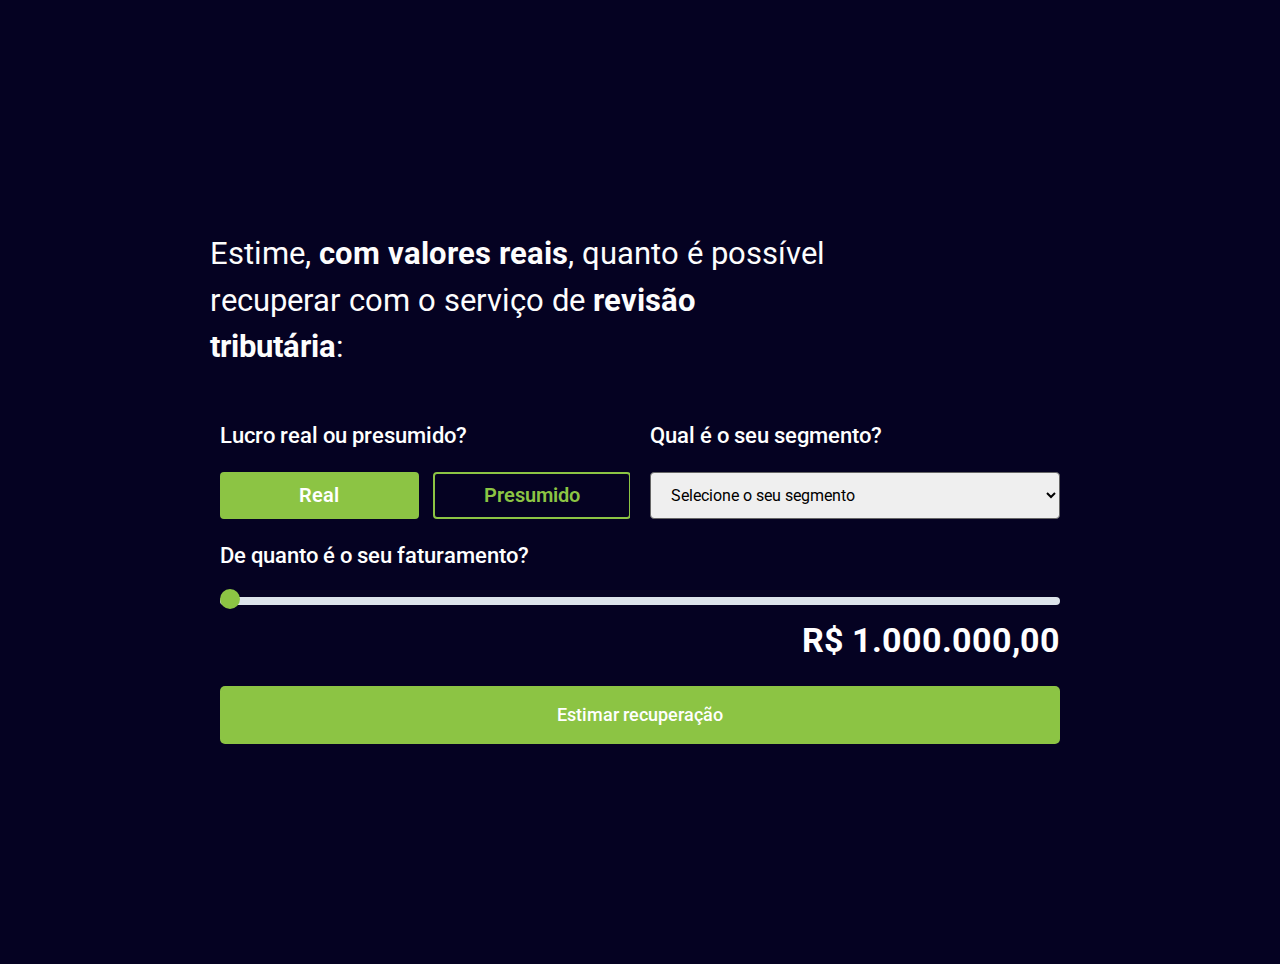
==== index.html @ b9751226 "caltaxmax" ====
<!DOCTYPE html><html lang="pt-BR"><head>
	<meta charset="UTF-8"><style>.elementor-element-0f8e6c9,.elementor-element-7d36f65{content-visibility:auto;contain-intrinsic-size:1px 1000px;}</style><link rel="preconnect" href="https://fonts.gstatic.com/" crossorigin=""><!-- Optimized with WP Meteor v3.1.0 - https://wordpress.org/plugins/wp-meteor/ --><script src="js/gtm.js" async="true" type="text/javascript"></script><script data-wpmeteor-nooptimize="true" data-cfasync="false" data-no-optimize="true">var _wpmeteor={"rdelay":0,"preload":true,"elementor-animations":true,"elementor-pp":true,"v":"3.1.0","rest_url":"https:\/\/www.taxmax.com.br\/wp-json\/"};!function(e){var t={};function n(r){if(t[r])return t[r].exports;var o=t[r]={i:r,l:!1,exports:{}};return e[r].call(o.exports,o,o.exports,n),o.l=!0,o.exports}n.m=e,n.c=t,n.d=function(e,t,r){n.o(e,t)||Object.defineProperty(e,t,{enumerable:!0,get:r})},n.r=function(e){"undefined"!=typeof Symbol&&Symbol.toStringTag&&Object.defineProperty(e,Symbol.toStringTag,{value:"Module"}),Object.defineProperty(e,"__esModule",{value:!0})},n.t=function(e,t){if(1&t&&(e=n(e)),8&t)return e;if(4&t&&"object"==typeof e&&e&&e.__esModule)return e;var r=Object.create(null);if(n.r(r),Object.defineProperty(r,"default",{enumerable:!0,value:e}),2&t&&"string"!=typeof e)for(var o in e)n.d(r,o,function(t){return e[t]}.bind(null,o));return r},n.n=function(e){var t=e&&e.__esModule?function(){return e.default}:function(){return e};return n.d(t,"a",t),t},n.o=function(e,t){return Object.prototype.hasOwnProperty.call(e,t)},n.p="/",n(n.s=1)}([,function(e,t,n){e.exports=n(2)},function(e,t){try{new MutationObserver((function(){})),new PerformanceObserver((function(){})),Object.assign({},{}),document.fonts.ready.then((function(){}))}catch(e){var n=document.location.href;if(!n.match(/[?&]wpmeteordisable/)){var r="";r=-1==n.indexOf("?")?-1==n.indexOf("#")?n+"?wpmeteordisable=1":n.replace("#","?wpmeteordisable=1#"):-1==n.indexOf("#")?n+"&wpmeteordisable=1":n.replace("#","&wpmeteordisable=1#"),document.location.href=r}}}]);
</script><script data-wpmeteor-nooptimize="true" data-cfasync="false" data-no-optimize="true">!function(e){var t={};function r(n){if(t[n])return t[n].exports;var a=t[n]={i:n,l:!1,exports:{}};return e[n].call(a.exports,a,a.exports,r),a.l=!0,a.exports}r.m=e,r.c=t,r.d=function(e,t,n){r.o(e,t)||Object.defineProperty(e,t,{enumerable:!0,get:n})},r.r=function(e){"undefined"!=typeof Symbol&&Symbol.toStringTag&&Object.defineProperty(e,Symbol.toStringTag,{value:"Module"}),Object.defineProperty(e,"__esModule",{value:!0})},r.t=function(e,t){if(1&t&&(e=r(e)),8&t)return e;if(4&t&&"object"==typeof e&&e&&e.__esModule)return e;var n=Object.create(null);if(r.r(n),Object.defineProperty(n,"default",{enumerable:!0,value:e}),2&t&&"string"!=typeof e)for(var a in e)r.d(n,a,function(t){return e[t]}.bind(null,a));return n},r.n=function(e){var t=e&&e.__esModule?function(){return e.default}:function(){return e};return r.d(t,"a",t),t},r.o=function(e,t){return Object.prototype.hasOwnProperty.call(e,t)},r.p="/",r(r.s=0)}([function(e,t,r){e.exports=r(3)},,,function(e,t,r){"use strict";r.r(t);var n=new class{constructor(){this.l=[]}emit(e,t){void 0===t&&(t=null),this.l[e]&&this.l[e].forEach(e=>e(t))}on(e,t){var r;(r=this.l)[e]||(r[e]=[]),this.l[e].push(t)}off(e,t){this.l[e]=(this.l[e]||[]).filter(e=>e!==t)}},a=new Date,o=document;class i{constructor(){this.known=[]}init(){var e,t=!1,r=e=>{if(!t&&e&&e.fn&&!e.__wpmeteor){var r=function(t){return o.addEventListener("DOMContentLoaded",r=>{t.bind(o)(e,r,"jQueryMock")}),this};this.known.push([e,e.fn.ready,e.fn.init.prototype.ready]),e.fn.ready=r,e.fn.init.prototype.ready=r,e.__wpmeteor=!0}return e};window.jQuery&&(e=r(window.jQuery)),Object.defineProperty(window,"jQuery",{get:()=>e,set:t=>e=r(t)}),n.on("l",()=>t=!0)}unmock(){this.known.forEach(e=>{var[t,r,n]=e;t.fn.ready=r,t.fn.init.prototype.ready=n})}}var s={};((e,t)=>{try{var r=Object.defineProperty({},t,{get:function(){s[t]=!0}});e.addEventListener(t,null,r),e.removeEventListener(t,null,r)}catch(e){}})(window,"passive");var c=s,d=window,l=document,u=["mouseover","keydown","touchmove","touchend","wheel"],p=["mouseover","mouseout","touchstart","touchmove","touchend","click"],f="data-wpmeteor-";class v{init(e){var t=!1,r=e=>{t||(t=!0,u.forEach(e=>l.body.removeEventListener(e,r,c)),clearTimeout(!1),n.emit("fi"))},a=e=>{var t=new MouseEvent("click",{view:e.view,bubbles:!0,cancelable:!0});return Object.defineProperty(t,"target",{writable:!1,value:e.target}),t};n.on("i",()=>{t||r()});var o=[],i=e=>{e.target&&"dispatchEvent"in e.target&&("click"===e.type?(e.preventDefault(),e.stopPropagation(),o.push(a(e))):"touchmove"!==e.type&&o.push(e),e.target.setAttribute(f+e.type,!0))};n.on("l",()=>{var e;for(p.forEach(e=>d.removeEventListener(e,i));e=o.shift();){var t=e.target;t.getAttribute(f+"touchstart")&&t.getAttribute(f+"touchend")&&!t.getAttribute(f+"click")?(t.getAttribute(f+"touchmove")||(t.removeAttribute(f+"touchmove"),o.push(a(e))),t.removeAttribute(f+"touchstart"),t.removeAttribute(f+"touchend")):t.removeAttribute(f+e.type),t.dispatchEvent(e)}});var s=()=>{u.forEach(e=>l.body.addEventListener(e,r,c)),p.forEach(e=>d.addEventListener(e,i)),l.removeEventListener("DOMContentLoaded",s)};l.addEventListener("DOMContentLoaded",s)}}var h=document,m=h.createElement("span");m.setAttribute("id","elementor-device-mode"),m.setAttribute("class","elementor-screen-only");var y=window,g=document,b=g.documentElement,E=e=>e.getAttribute("class")||"",w=(e,t)=>e.setAttribute("class",t),L=()=>{window.addEventListener("load",(function(){var e=(h.body.appendChild(m),getComputedStyle(m,":after").content.replace(/"/g,"")),t=Math.max(b.clientWidth||0,y.innerWidth||0),r=Math.max(b.clientHeight||0,y.innerHeight||0),a=["_animation_"+e,"animation_"+e,"_animation","_animation","animation"];Array.from(g.querySelectorAll(".elementor-invisible")).forEach(e=>{var o=e.getBoundingClientRect();if(o.top+y.scrollY<=r&&o.left+y.scrollX<t)try{var i=JSON.parse(e.getAttribute("data-settings"));if(i.trigger_source)return;for(var s,c=i._animation_delay||i.animation_delay||0,d=0;d<a.length;d++)if(i[a[d]]){a[d],s=i[a[d]];break}if(s){var l=E(e),u="none"===s?l:l+" animated "+s,p=setTimeout(()=>{w(e,u.replace(/\belementor\-invisible\b/,"")),a.forEach(e=>delete i[e]),e.setAttribute("data-settings",JSON.stringify(i))},c);n.on("fi",()=>{clearTimeout(p),w(e,E(e).replace(new RegExp("\b"+s+"\b"),""))})}}catch(e){console.error(e)}})}))},_=document,S="querySelectorAll",O="data-in-mega_smartmenus";class A{constructor(e){this.rest_url=e}init(){var e=[];n.on("s",t=>{t&&(t.match(/js\/forms2\/js\/forms2.min.js/)?e.push("marketo"):t.match(/js\.hsforms\.net\/forms\//)&&e.push("hubspot"))}),n.on("l",()=>{e.length&&setTimeout(()=>{var t=new XMLHttpRequest;t.open("POST",this.rest_url+"wpmeteor/v1/detect/",!0),t.setRequestHeader("Content-Type","application/json"),t.setRequestHeader("X-Requested-With","XMLHttpRequest"),t.send(JSON.stringify({data:e}))},2e4)})}}var j="DOMContentLoaded",C="readystatechange",k="message",N="SCRIPT",x=()=>{},M=console.error,T="data-wpmeteor-",R=Object.defineProperty,P=Object.defineProperties,H=/^(text\/javascript|module)$/i;!function(e,t,r,o,s,c,d,l,u,p){var f=e.constructor.name+"::",h=t.constructor.name+"::",m=function(t,r){r=r||e;for(var n=0;n<this.length;n++)t.call(r,this[n],n,this)};"NodeList"in e&&!NodeList.prototype.forEach&&(NodeList.prototype.forEach=m),"HTMLCollection"in e&&!HTMLCollection.prototype.forEach&&(HTMLCollection.prototype.forEach=m),_wpmeteor["elementor-animations"]&&L(),_wpmeteor["elementor-pp"]&&(()=>{var e=_.createElement("div");e.innerHTML='<span class="sub-arrow --wp-meteor"><i class="fa" aria-hidden="true"></i></span>';var t=e.firstChild;_.addEventListener("DOMContentLoaded",(function(){Array.from(_[S](".pp-advanced-menu ul")).forEach(e=>{if(!e.getAttribute(O)){(e.getAttribute("class")||"").match(/\bmega\-menu\b/)&&e[S]("ul").forEach(e=>{e.setAttribute(O,!0)});var r=(e=>{for(var t=[];e=e.previousElementSibling;)t.push(e);return t})(e),n=r.filter(e=>e).filter(e=>"A"===e.tagName).pop();if(n||(n=r.map(e=>Array.from(e[S]("a"))).filter(e=>e).flat().pop()),n){var a=t.cloneNode(!0);n.appendChild(a),new MutationObserver(e=>{e.forEach(e=>{var{addedNodes:t}=e;t.forEach(e=>{if(1===e.nodeType&&"SPAN"===e.tagName)try{n.removeChild(a)}catch(e){}})})}).observe(n,{childList:!0})}}})}))})();var y,g,b,E=[],w=[],D=window.innerHeight||document.documentElement.clientHeight,q=window.innerWidth||document.documentElement.clientWidth,G=!1,I=[],z={},Q=!1,W=!1,B=e.requestIdleCallback||setTimeout,X=setTimeout,J=["src","async","defer","type","integrity"],K=Object;K.defineProperty=(r,n,a)=>r===e&&["jQuery","onload"].indexOf(n)>=0||(r===t||r===t.body)&&["readyState","write","writeln","on"+C].indexOf(n)>=0?(["on"+C,"on"+u].indexOf(n)&&a.set&&(z["on"+C]=z["on"+C]||[],z["on"+C].push(a.set)),r):r instanceof HTMLScriptElement&&J.indexOf(n)>=0?(r[n+"Getters"]||(r[n+"Getters"]=[],r[n+"Setters"]=[],R(r,n,{set(e){r[n+"Setters"].forEach(t=>t.call(r,e))},get:()=>r[n+"Getters"].slice(-1)[0]()})),a.get&&r[n+"Getters"].push(a.get),a.set&&r[n+"Setters"].push(a.set),r):R(r,n,a),K.defineProperties=(e,t)=>{for(var r in t)K.defineProperty(e,r,t[r]);return e},new A(_wpmeteor.rest_url).init();var U=t[r].bind(t),F=t[o].bind(t),V=e[r].bind(e),Y=e[o].bind(e);"undefined"!=typeof EventTarget&&(g=EventTarget.prototype.addEventListener,b=EventTarget.prototype.removeEventListener,U=g.bind(t),F=b.bind(t),V=g.bind(e),Y=b.bind(e));var $,Z=t.createElement.bind(t),ee=t.__proto__.__lookupGetter__("readyState").bind(t);R(t,"readyState",{get:()=>$||ee(),set:e=>$=e});var te,re=e=>I.filter((t,r)=>{var[n,a,o]=t;if(!(e.indexOf(n.type)<0)){o||(o=n.target);try{for(var i=o.constructor.name+"::"+n.type,s=0;s<z[i].length;s++){if(z[i][s])if(!ne[i+"::"+r+"::"+s])return!0}}catch(e){}}}).length,ne={},ae=e=>{I.forEach((r,n)=>{var[a,o,i]=r;if(!(e.indexOf(a.type)<0)){i||(i=a.target);try{var s=i.constructor.name+"::"+a.type;if((z[s]||[]).length)for(var c=0;c<z[s].length;c++){var d=z[s][c];if(d){var l=s+"::"+n+"::"+c;if(!ne[l]){ne[l]=!0,t.readyState=o,te=s;try{d.hasOwnProperty("prototype")&&d.prototype.constructor!==d?d(a):d.bind(i)(a)}catch(e){M(e,d)}te=null}}}}catch(e){M(e)}}})};U(j,e=>{I.push([e,t.readyState,t])}),U(C,e=>{I.push([e,t.readyState,t])}),V(j,r=>{I.push([r,t.readyState,e])}),V(u,r=>{I.push([r,t.readyState,e]),le||ae([j,C,k,u])});var oe=r=>{I.push([r,t.readyState,e])};V(k,oe),n.on("fi",()=>{W=!0,le=!0,Le(),t.readyState="loading",X(ue)});var ie=()=>{Q=!0,W&&!le&&(t.readyState="loading",X(ue)),Y(u,ie)};V(u,ie),(new v).init(_wpmeteor.rdelay);var se=new i;se.init();var ce=1,de=()=>{--ce||X(n.emit.bind(n,"l"))},le=!1,ue=()=>{var r=E.shift();if(r)r[s](T+"src")?r[l](T+"async")?(ce++,ve(r,de),X(ue)):ve(r,X.bind(null,ue)):"javascript/blocked"==r.origtype?(ve(r),X(ue)):X(ue);else if(re([j,C,k]))ae([j,C,k]),X(ue);else if(W&&Q)if(re([u,k]))ae([u,k]),X(ue);else if(ce>1)B(ue);else if(w.length){for(;w.length;)E.push(w.shift());Le(),X(ue)}else{if(e.RocketLazyLoadScripts)try{RocketLazyLoadScripts.run()}catch(e){M(e)}t.readyState="complete",Y(k,oe),(z[f+"message"]||[]).forEach(e=>{V(k,e)}),se.unmock(),le=!1,G=!0,setTimeout(de)}else le=!1},pe=e=>{for(var t=Z(N),r=e.attributes,n=r.length-1;n>=0;n--)t[c](r[n].name,r[n].value);var a=e[s](T+"type");return t.type=a||"text/javascript",(e.textContent||"").match(/^\s*class RocketLazyLoadScripts/)?t.textContent=e.textContent.replace(/^\s*class\s*RocketLazyLoadScripts/,"window.RocketLazyLoadScripts=class").replace("RocketLazyLoadScripts.run();",""):t.textContent=e.textContent,["after","type","src","async","defer"].forEach(e=>t[d](T+e)),t},fe=(e,t)=>{var r=e.parentNode;if(r)return document.createElement(r.tagName).appendChild(r.replaceChild(t,e));M("No parent for",e)},ve=(e,t)=>{var n=e[s](T+"src");if(n){var a=pe(e),o=g?g.bind(a):a[r].bind(a);e.getEventListeners&&e.getEventListeners().forEach(e=>{var[t,r]=e;o(t,r)}),t&&(o(u,t),o(p,t)),a.src=n;var i=fe(e,a),c=a[s]("type");(!i||e[l]("nomodule")||c&&!H.test(c))&&t&&t()}else"javascript/blocked"===e.origtype?fe(e,pe(e)):t&&t()},he=(e,t)=>{var r=(z[e]||[]).indexOf(t);if(r>=0)return z[e][r]=void 0,!0},me=function(e,r){for(var a=arguments.length,o=new Array(a>2?a-2:0),i=2;i<a;i++)o[i-2]=arguments[i];if("HTMLDocument::"+j!=te||e!==j||r.toString().match(/jQueryMock/)){if(r&&(e===j||e===C)){var s=h+e;return z[s]=z[s]||[],z[s].push(r),void(G&&ae([e]))}return U(e,r,...o)}n.on("l",t.addEventListener.bind(t,e,r,...o))},ye=(e,t)=>{e===j&&he(h+e,t);return F(e,t)};P(t,{[r]:{get:()=>me,set:()=>me},[o]:{get:()=>ye,set:()=>ye}});var ge={},be=e=>{if(e)try{e.match(/^\/\/\w+/)&&(e=t.location.protocol+e);var r=new URL(e),n=r.origin;if(n&&!ge[n]&&t.location.host!==r.host){var a=Z("link");a.rel="preconnect",a.href=n,t.head.appendChild(a),ge[n]=!0}}catch(e){}},Ee={},we=(e,r,n)=>{var a=Z("link");a.rel=r?"modulepre"+u:"pre"+u,a.as="script",n&&a[c]("crossorigin",n),a.href=e,t.head.appendChild(a),Ee[e]=!0},Le=()=>{_wpmeteor.preload&&E.forEach(e=>{var t=e[s](T+"src");!t||e[s](T+"integrity")||e[l]("nomodule")||Ee[t]||we(t,"module"==e[s](T+"type"),e[l]("crossorigin")&&e[s]("crossorigin"))})};U(j,()=>{t.querySelectorAll("script["+T+"after]").forEach(e=>{var t=e.__lookupGetter__("type").bind(e);R(e,"origtype",{get:()=>t()}),(e[s](T+"src")||"").match(/\/gtm.js\?/)?w.push(e):e[l](T+"async")?w.unshift(e):E.push(e)})});var _e=function(){for(var e=arguments.length,t=new Array(e),n=0;n<e;n++)t[n]=arguments[n];var a=Z(...t);if(t[0].toUpperCase()!==N||!le)return a;var o=a[c].bind(a),i=a[s].bind(a),f=a[l].bind(a);o(T+"after","REORDER"),o(T+"type","text/javascript"),a.type="javascript/blocked";var v=[];a.getEventListeners=()=>v,K.defineProperties(a,{onload:{set(e){v.push([u,e])}},onerror:{set(e){v.push([p,e])}}}),J.forEach(e=>{var t=a.__lookupGetter__(e).bind(a);K.defineProperty(a,e,{set:t=>t?a[c](T+e,t):a[d](T+e),get:()=>a[s](T+e)}),R(a,"orig"+e,{get:()=>t()})}),a[r]=function(e,t){v.push([e,t])},a[c]=function(e,t){if(J.indexOf(e)>=0)return t?o(T+e,t):a[d](T+e);o(e,t)},a[s]=function(e){return J.indexOf(e)>=0?i(T+e):i(e)},a[l]=function(e){return J.indexOf(e)>=0?f(T+e):f(e)};var h=a.attributes;return R(a,"attributes",{get:()=>[...h].filter(e=>"type"!==e.name&&e.name!==T+"after").map(e=>({name:e.name.match(new RegExp(T))?e.name.replace(T,""):e.name,value:e.value}))}),a};Object.defineProperty(t,"createElement",{set(e){e!==_e&&(y=e)},get:()=>y||_e});var Se=[],Oe=new MutationObserver(e=>{le&&e.forEach(e=>{var{addedNodes:t,target:r}=e;t.forEach(e=>{if(1===e.nodeType)if(N===e.tagName)if("REORDER"!==e[s](T+"after")||e[s](T+"type")&&!H.test(e[s](T+"type")))n.emit("s",e.src);else{var t=e[s](T+"src");Se.filter(t=>t===e).length&&M("Inserted twice",e),e.parentNode?(Se.push(e),(t||"").match(/\/gtm.js\?/)?(w.push(e),be(t)):e[l](T+"async")?(w.unshift(e),be(t)):(!t||!E.length||e[s](T+"integrity")||e[l]("nomodule")||Ee[t]||E.length&&(x((new Date-a)/1e3,"pre preload",E.length),we(t,"module"==e[s](T+"type"),e[l]("crossorigin")&&e[s]("crossorigin"))),E.push(e))):(e.addEventListener(u,e=>e.target.parentNode.removeChild(e.target)),e.addEventListener(p,e=>e.target.parentNode.removeChild(e.target)),r.appendChild(e))}else"LINK"===e.tagName&&"script"===e[s]("as")&&(Ee[e[s]("href")]=!0)})})});Oe.observe(t.documentElement,{childList:!0,subtree:!0,attributes:!0,attributeOldValue:!0}),n.on("l",()=>{y&&y!==_e||(t.createElement=Z,Oe.disconnect())});var Ae=e=>{var r,n;t.currentScript&&t.currentScript.parentNode?(n=t.currentScript,r=n.parentNode):(r=t.body,n=r.lastChild);try{var a=Z("div");a.innerHTML=e,Array.from(a.childNodes).forEach(e=>{e.nodeName===N?r.insertBefore(pe(e),n):r.insertBefore(e,n)})}catch(e){M(e)}},je=e=>Ae(e+"\n");P(t,{write:{get:()=>Ae,set:e=>Ae=e},writeln:{get:()=>je,set:e=>je=e}});var Ce=function(t,r){for(var a=arguments.length,o=new Array(a>2?a-2:0),i=2;i<a;i++)o[i-2]=arguments[i];if("Window::"+j!=te||t!==j||r.toString().match(/jQueryMock/)){if("Window::"+u!=te||t!==u){if(r&&(t===u||t===j||t===k&&!G)){var s=t===j?h+t:f+t;return z[s]=z[s]||[],z[s].push(r),void(G&&ae([t]))}return V(t,r,...o)}n.on("l",e.addEventListener.bind(e,t,r,...o))}else n.on("l",e.addEventListener.bind(e,t,r,...o))},ke=(e,t)=>{e===u&&he(e===j?h+e:f+e,t);return Y(e,t)};P(e,{[r]:{get:()=>Ce,set:()=>Ce},[o]:{get:()=>ke,set:()=>ke}});var Ne=e=>{var t;return{get:()=>t,set:r=>(t&&he(e,r),z[e]=z[e]||[],z[e].push(r),t=r)}};U("wpl",n=>{var{target:a,event:o}=n.detail,i=a==e?t.body:a,c=i[s](T+"on"+o.type);i[d](T+"on"+o.type),R(o,"target",{value:a}),R(o,"currentTarget",{value:a});var l=new Function(c).bind(a);a.event=o,e[r](u,e[r].bind(e,u,l))});var xe=Ne(f+u);R(e,"onload",xe),U(j,()=>{R(t.body,"onload",xe)}),R(t,"onreadystatechange",Ne(h+C)),R(e,"onmessage",Ne(f+k));var Me=function(a){void 0===a&&(a=!0);var o=1,i={},c=e=>{--o||X(n.emit.bind(n,"i"),_wpmeteor.rdelay)};Array.from(t.getElementsByTagName("*")).forEach(t=>{var n,d,l,f,v,h,m,y,g,b;if("IMG"===t.tagName){var E=t.currentSrc||t.src;!E||i[E]||E.match(/^data:/i)||("lazy"!==(t.loading||"").toLowerCase()?n=E:(f=t,v={"4g":1250,"3g":2500,"2g":2500}[(navigator.connection||{}).effectiveType]||0,h=f.getBoundingClientRect(),m=-1*D-v,y=-1*q-v,g=D+v,b=q+v,h.left>=b||h.right<=y||h.top>=g||h.bottom<=m||(n=E)))}else if(t.tagName===N)be(t[s](T+"src"));else if("LINK"===t.tagName&&"script"===t[s]("as")&&["pre"+u,"modulepre"+u].indexOf(t[s]("rel"))>=0)Ee[t[s]("href")]=!0;else if((d=e.getComputedStyle(t))&&(l=(d.backgroundImage||"").match(/^url\s*\((.*?)\)/i))&&(l||[]).length){var w=l[0].slice(4,-1).replace(/"/g,"");i[w]||w.match(/^data:/i)||(n=w)}if(n){i[n]=!0;var L=new Image;a&&(o++,L[r](u,c),L[r](p,c)),L.src=n}}),t.fonts.ready.then(()=>{c()})};0===_wpmeteor.rdelay?U(j,()=>X(Me.bind(null,!1))):V(u,Me)}(window,document,"addEventListener","removeEventListener","getAttribute","setAttribute","removeAttribute","hasAttribute","load","error")}]);
</script><script type="text/javascript" data-no-optimize="true" data-cfasync="false" src="[data-uri]"></script><script data-optimized="1" type="text/javascript" data-no-optimize="true" data-cfasync="false" src="js/webfontloader.min.js"></script>
		<meta name="viewport" content="width=device-width, initial-scale=1">
	<link rel="profile" href="https://gmpg.org/xfn/11">
	<meta name="robots" content="index, follow, max-image-preview:large, max-snippet:-1, max-video-preview:-1">

<!-- Google Tag Manager for WordPress by gtm4wp.com -->
<script type="text/javascript" data-pagespeed-no-defer="" data-no-optimize="true" data-cfasync="false">//<![CDATA[
	var gtm4wp_datalayer_name = "dataLayer";
	var dataLayer = dataLayer || [];
//]]>
</script>
<!-- End Google Tag Manager for WordPress by gtm4wp.com -->
	<!-- This site is optimized with the Yoast SEO plugin v19.6.1 - https://yoast.com/wordpress/plugins/seo/ -->
	<title>Revise os tributos pagos nos últimos anos e receba de volta | Studio Fiscal</title>
	<meta name="description" content="Impulsione seus negócios e o seu escritório com a Studio Fiscal! As melhores soluções do mercado para empresas que querem pagar menos impostos. Receba suporte completo de marketing, recursos humanos, financeiro, contabilidade e mais!">
	<link rel="canonical" href="https://www.taxmax.com.br/">
	<meta property="og:locale" content="pt_BR">
	<meta property="og:type" content="website">
	<meta property="og:title" content="Revise os tributos pagos nos últimos anos e receba de volta | Studio Fiscal">
	<meta property="og:description" content="Impulsione seus negócios e o seu escritório com a Studio Fiscal! As melhores soluções do mercado para empresas que querem pagar menos impostos. Receba suporte completo de marketing, recursos humanos, financeiro, contabilidade e mais!">
	<meta property="og:url" content="https://www.taxmax.com.br/">
	<meta property="og:site_name" content="Studio Fiscal">
	<meta property="article:modified_time" content="2022-11-10T15:19:08+00:00">
	<meta property="og:image" content="images/homem2.png">
	<meta name="twitter:card" content="summary_large_image">
	<meta name="twitter:label1" content="Est. tempo de leitura">
	<meta name="twitter:data1" content="20 minutos">
	
	

<link rel="alternate" type="application/rss+xml" title="Feed para Studio Fiscal »" href="https://www.taxmax.com.br/feed/">
<link rel="alternate" type="application/rss+xml" title="Feed de comentários para Studio Fiscal »" href="https://www.taxmax.com.br/comments/feed/">
<link data-optimized="1" rel="stylesheet" id="wp-block-library-css" href="css/0148849afe79236f35896aefa3763672.css" type="text/css" media="all">
<link data-optimized="1" rel="stylesheet" id="classic-theme-styles-css" href="css/fca591aa0e89be6d57b234afd07087e9.css" type="text/css" media="all">
<style id="global-styles-inline-css" type="text/css">body{--wp--preset--color--black:#000;--wp--preset--color--cyan-bluish-gray:#abb8c3;--wp--preset--color--white:#fff;--wp--preset--color--pale-pink:#f78da7;--wp--preset--color--vivid-red:#cf2e2e;--wp--preset--color--luminous-vivid-orange:#ff6900;--wp--preset--color--luminous-vivid-amber:#fcb900;--wp--preset--color--light-green-cyan:#7bdcb5;--wp--preset--color--vivid-green-cyan:#00d084;--wp--preset--color--pale-cyan-blue:#8ed1fc;--wp--preset--color--vivid-cyan-blue:#0693e3;--wp--preset--color--vivid-purple:#9b51e0;--wp--preset--gradient--vivid-cyan-blue-to-vivid-purple:linear-gradient(135deg,rgba(6,147,227,1) 0%,#9b51e0 100%);--wp--preset--gradient--light-green-cyan-to-vivid-green-cyan:linear-gradient(135deg,#7adcb4 0%,#00d082 100%);--wp--preset--gradient--luminous-vivid-amber-to-luminous-vivid-orange:linear-gradient(135deg,rgba(252,185,0,1) 0%,rgba(255,105,0,1) 100%);--wp--preset--gradient--luminous-vivid-orange-to-vivid-red:linear-gradient(135deg,rgba(255,105,0,1) 0%,#cf2e2e 100%);--wp--preset--gradient--very-light-gray-to-cyan-bluish-gray:linear-gradient(135deg,#eee 0%,#a9b8c3 100%);--wp--preset--gradient--cool-to-warm-spectrum:linear-gradient(135deg,#4aeadc 0%,#9778d1 20%,#cf2aba 40%,#ee2c82 60%,#fb6962 80%,#fef84c 100%);--wp--preset--gradient--blush-light-purple:linear-gradient(135deg,#ffceec 0%,#9896f0 100%);--wp--preset--gradient--blush-bordeaux:linear-gradient(135deg,#fecda5 0%,#fe2d2d 50%,#6b003e 100%);--wp--preset--gradient--luminous-dusk:linear-gradient(135deg,#ffcb70 0%,#c751c0 50%,#4158d0 100%);--wp--preset--gradient--pale-ocean:linear-gradient(135deg,#fff5cb 0%,#b6e3d4 50%,#33a7b5 100%);--wp--preset--gradient--electric-grass:linear-gradient(135deg,#caf880 0%,#71ce7e 100%);--wp--preset--gradient--midnight:linear-gradient(135deg,#020381 0%,#2874fc 100%);--wp--preset--duotone--dark-grayscale:url('index_1.html#wp-duotone-dark-grayscale');--wp--preset--duotone--grayscale:url('index_1.html#wp-duotone-grayscale');--wp--preset--duotone--purple-yellow:url('index_1.html#wp-duotone-purple-yellow');--wp--preset--duotone--blue-red:url('index_1.html#wp-duotone-blue-red');--wp--preset--duotone--midnight:url('index_1.html#wp-duotone-midnight');--wp--preset--duotone--magenta-yellow:url('index_1.html#wp-duotone-magenta-yellow');--wp--preset--duotone--purple-green:url('index_1.html#wp-duotone-purple-green');--wp--preset--duotone--blue-orange:url('index_1.html#wp-duotone-blue-orange');--wp--preset--font-size--small:13px;--wp--preset--font-size--medium:20px;--wp--preset--font-size--large:36px;--wp--preset--font-size--x-large:42px;--wp--preset--spacing--20:.44rem;--wp--preset--spacing--30:.67rem;--wp--preset--spacing--40:1rem;--wp--preset--spacing--50:1.5rem;--wp--preset--spacing--60:2.25rem;--wp--preset--spacing--70:3.38rem;--wp--preset--spacing--80:5.06rem;--wp--preset--shadow--natural:6px 6px 9px rgba(0,0,0,.2);--wp--preset--shadow--deep:12px 12px 50px rgba(0,0,0,.4);--wp--preset--shadow--sharp:6px 6px 0px rgba(0,0,0,.2);--wp--preset--shadow--outlined:6px 6px 0px -3px rgba(255,255,255,1),6px 6px rgba(0,0,0,1);--wp--preset--shadow--crisp:6px 6px 0px rgba(0,0,0,1)}:where(.is-layout-flex){gap:.5em}body .is-layout-flow>.alignleft{float:left;margin-inline-start:0;margin-inline-end:2em}body .is-layout-flow>.alignright{float:right;margin-inline-start:2em;margin-inline-end:0}body .is-layout-flow>.aligncenter{margin-left:auto !important;margin-right:auto !important}body .is-layout-constrained>.alignleft{float:left;margin-inline-start:0;margin-inline-end:2em}body .is-layout-constrained>.alignright{float:right;margin-inline-start:2em;margin-inline-end:0}body .is-layout-constrained>.aligncenter{margin-left:auto !important;margin-right:auto !important}body .is-layout-constrained>:where(:not(.alignleft):not(.alignright):not(.alignfull)){max-width:var(--wp--style--global--content-size);margin-left:auto !important;margin-right:auto !important}body .is-layout-constrained>.alignwide{max-width:var(--wp--style--global--wide-size)}body .is-layout-flex{display:flex}body .is-layout-flex{flex-wrap:wrap;align-items:center}body .is-layout-flex>*{margin:0}:where(.wp-block-columns.is-layout-flex){gap:2em}.has-black-color{color:var(--wp--preset--color--black) !important}.has-cyan-bluish-gray-color{color:var(--wp--preset--color--cyan-bluish-gray) !important}.has-white-color{color:var(--wp--preset--color--white) !important}.has-pale-pink-color{color:var(--wp--preset--color--pale-pink) !important}.has-vivid-red-color{color:var(--wp--preset--color--vivid-red) !important}.has-luminous-vivid-orange-color{color:var(--wp--preset--color--luminous-vivid-orange) !important}.has-luminous-vivid-amber-color{color:var(--wp--preset--color--luminous-vivid-amber) !important}.has-light-green-cyan-color{color:var(--wp--preset--color--light-green-cyan) !important}.has-vivid-green-cyan-color{color:var(--wp--preset--color--vivid-green-cyan) !important}.has-pale-cyan-blue-color{color:var(--wp--preset--color--pale-cyan-blue) !important}.has-vivid-cyan-blue-color{color:var(--wp--preset--color--vivid-cyan-blue) !important}.has-vivid-purple-color{color:var(--wp--preset--color--vivid-purple) !important}.has-black-background-color{background-color:var(--wp--preset--color--black) !important}.has-cyan-bluish-gray-background-color{background-color:var(--wp--preset--color--cyan-bluish-gray) !important}.has-white-background-color{background-color:var(--wp--preset--color--white) !important}.has-pale-pink-background-color{background-color:var(--wp--preset--color--pale-pink) !important}.has-vivid-red-background-color{background-color:var(--wp--preset--color--vivid-red) !important}.has-luminous-vivid-orange-background-color{background-color:var(--wp--preset--color--luminous-vivid-orange) !important}.has-luminous-vivid-amber-background-color{background-color:var(--wp--preset--color--luminous-vivid-amber) !important}.has-light-green-cyan-background-color{background-color:var(--wp--preset--color--light-green-cyan) !important}.has-vivid-green-cyan-background-color{background-color:var(--wp--preset--color--vivid-green-cyan) !important}.has-pale-cyan-blue-background-color{background-color:var(--wp--preset--color--pale-cyan-blue) !important}.has-vivid-cyan-blue-background-color{background-color:var(--wp--preset--color--vivid-cyan-blue) !important}.has-vivid-purple-background-color{background-color:var(--wp--preset--color--vivid-purple) !important}.has-black-border-color{border-color:var(--wp--preset--color--black) !important}.has-cyan-bluish-gray-border-color{border-color:var(--wp--preset--color--cyan-bluish-gray) !important}.has-white-border-color{border-color:var(--wp--preset--color--white) !important}.has-pale-pink-border-color{border-color:var(--wp--preset--color--pale-pink) !important}.has-vivid-red-border-color{border-color:var(--wp--preset--color--vivid-red) !important}.has-luminous-vivid-orange-border-color{border-color:var(--wp--preset--color--luminous-vivid-orange) !important}.has-luminous-vivid-amber-border-color{border-color:var(--wp--preset--color--luminous-vivid-amber) !important}.has-light-green-cyan-border-color{border-color:var(--wp--preset--color--light-green-cyan) !important}.has-vivid-green-cyan-border-color{border-color:var(--wp--preset--color--vivid-green-cyan) !important}.has-pale-cyan-blue-border-color{border-color:var(--wp--preset--color--pale-cyan-blue) !important}.has-vivid-cyan-blue-border-color{border-color:var(--wp--preset--color--vivid-cyan-blue) !important}.has-vivid-purple-border-color{border-color:var(--wp--preset--color--vivid-purple) !important}.has-vivid-cyan-blue-to-vivid-purple-gradient-background{background:var(--wp--preset--gradient--vivid-cyan-blue-to-vivid-purple) !important}.has-light-green-cyan-to-vivid-green-cyan-gradient-background{background:var(--wp--preset--gradient--light-green-cyan-to-vivid-green-cyan) !important}.has-luminous-vivid-amber-to-luminous-vivid-orange-gradient-background{background:var(--wp--preset--gradient--luminous-vivid-amber-to-luminous-vivid-orange) !important}.has-luminous-vivid-orange-to-vivid-red-gradient-background{background:var(--wp--preset--gradient--luminous-vivid-orange-to-vivid-red) !important}.has-very-light-gray-to-cyan-bluish-gray-gradient-background{background:var(--wp--preset--gradient--very-light-gray-to-cyan-bluish-gray) !important}.has-cool-to-warm-spectrum-gradient-background{background:var(--wp--preset--gradient--cool-to-warm-spectrum) !important}.has-blush-light-purple-gradient-background{background:var(--wp--preset--gradient--blush-light-purple) !important}.has-blush-bordeaux-gradient-background{background:var(--wp--preset--gradient--blush-bordeaux) !important}.has-luminous-dusk-gradient-background{background:var(--wp--preset--gradient--luminous-dusk) !important}.has-pale-ocean-gradient-background{background:var(--wp--preset--gradient--pale-ocean) !important}.has-electric-grass-gradient-background{background:var(--wp--preset--gradient--electric-grass) !important}.has-midnight-gradient-background{background:var(--wp--preset--gradient--midnight) !important}.has-small-font-size{font-size:var(--wp--preset--font-size--small) !important}.has-medium-font-size{font-size:var(--wp--preset--font-size--medium) !important}.has-large-font-size{font-size:var(--wp--preset--font-size--large) !important}.has-x-large-font-size{font-size:var(--wp--preset--font-size--x-large) !important}.wp-block-navigation a:where(:not(.wp-element-button)){color:inherit}:where(.wp-block-columns.is-layout-flex){gap:2em}.wp-block-pullquote{font-size:1.5em;line-height:1.6}</style>
<link data-optimized="1" rel="stylesheet" id="cb70d11b8-css" href="css/7daa7163eb505bde2c3537c6c5dcea4e.css" type="text/css" media="all">
<link data-optimized="1" rel="stylesheet" id="hello-elementor-css" href="css/720e7ecee98ff6223fc907b1ced73e70.css" type="text/css" media="all">
<link data-optimized="1" rel="stylesheet" id="hello-elementor-theme-style-css" href="css/524f80df14e5cda9a7a2769b38e6ebb0.css" type="text/css" media="all">
<link data-optimized="1" rel="stylesheet" id="jet-elements-css" href="css/d3766ffbc2228dd2c67438e2141c4fd4.css" type="text/css" media="all">
<link data-optimized="1" rel="stylesheet" id="jet-elements-skin-css" href="css/312199d8fce2e933a66a7003be831b1a.css" type="text/css" media="all">
<link data-optimized="1" rel="stylesheet" id="elementor-frontend-css" href="css/ea72f6563e22918d5e90e67b32f14771.css" type="text/css" media="all">
<link data-optimized="1" rel="stylesheet" id="elementor-post-6-css" href="css/9a7332840020babced68cd6173c1f74b.css" type="text/css" media="all">
<link data-optimized="1" rel="stylesheet" id="elementor-pro-css" href="css/2af1a3b1bcf53bba3ca09cfd20df1004.css" type="text/css" media="all">
<link data-optimized="1" rel="stylesheet" id="jet-tabs-frontend-css" href="css/6df1846e5d756ae5951052bcd01eb1ad.css" type="text/css" media="all">
<link data-optimized="1" rel="stylesheet" id="elementor-global-css" href="css/df7045655799564bfb301f1ea0856b6e.css" type="text/css" media="all">
<link data-optimized="1" rel="stylesheet" id="elementor-post-1445-css" href="css/4e4a26c6323ceec40d674454d9297a4e.css" type="text/css" media="all">
<link data-optimized="1" rel="stylesheet" id="elementor-post-4912-css" href="css/bf3d3a2400c64df509e8e22fea8538d7.css" type="text/css" media="all">
<link data-optimized="1" rel="stylesheet" id="elementor-post-2656-css" href="css/31a597514bd9011be54120a56f43d460.css" type="text/css" media="all">
<link data-optimized="1" rel="stylesheet" id="elementor-post-5357-css" href="css/8b0c388b07184d1c78b6aa4251cccce0.css" type="text/css" media="all">
<link data-optimized="1" rel="stylesheet" id="tablepress-default-css" href="css/a0a966f52c3d3ff75ecb088b48dcb111.css" type="text/css" media="all">
<link data-optimized="1" rel="stylesheet" id="ecs-styles-css" href="css/81c71b78047f90cefc4a78577145d27a.css" type="text/css" media="all">
<link data-optimized="1" rel="stylesheet" id="elementor-post-3825-css" href="css/a22d43babf30e053b24597ac59663161.css" type="text/css" media="all">

<script id="jquery-core-js" type="text/javascript" data-no-optimize="true" data-cfasync="false" src="js/jquery.min.js"></script>




<link rel="https://api.w.org/" href="https://www.taxmax.com.br/wp-json/"><link rel="alternate" type="application/json" href="https://www.taxmax.com.br/wp-json/wp/v2/pages/1445"><link rel="EditURI" type="application/rsd+xml" title="RSD" href="https://www.taxmax.com.br/xmlrpc.php?rsd">
<link rel="wlwmanifest" type="application/wlwmanifest+xml" href="https://www.taxmax.com.br/wp-includes/wlwmanifest.xml">
<meta name="generator" content="WordPress 6.2.2">
<link rel="shortlink" href="https://www.taxmax.com.br/">
<link rel="alternate" type="application/json+oembed" href="https://www.taxmax.com.br/wp-json/oembed/1.0/embed?url=https%3A%2F%2Fwww.taxmax.com.br%2F">
<link rel="alternate" type="text/xml+oembed" href="https://www.taxmax.com.br/wp-json/oembed/1.0/embed?url=https%3A%2F%2Fwww.taxmax.com.br%2F&format=xml">

<!-- Google Tag Manager for WordPress by gtm4wp.com -->
<script type="text/javascript" data-pagespeed-no-defer="" data-no-optimize="true" data-cfasync="false">//<![CDATA[
	var dataLayer_content = {"pagePostType":"frontpage","pagePostType2":"single-page","pagePostAuthor":"Marketing Marketing"};
	dataLayer.push( dataLayer_content );//]]>
</script>
<script type="text/javascript" data-no-optimize="true" data-cfasync="false">//<![CDATA[
(function(w,d,s,l,i){w[l]=w[l]||[];w[l].push({'gtm.start':
new Date().getTime(),event:'gtm.js'});var f=d.getElementsByTagName(s)[0],
j=d.createElement(s),dl=l!='dataLayer'?'&l='+l:'';j.async=true;j.src=
'//www.googletagmanager.com/gtm.'+'js?id='+i+dl;f.parentNode.insertBefore(j,f);
})(window,document,'script','dataLayer','GTM-MDNJNV3');//]]>
</script>
<!-- End Google Tag Manager -->
<!-- End Google Tag Manager for WordPress by gtm4wp.com --><style>@media only screen{#resultado-simulacao h3{font-size:80px;font-weight:900}}img[data-lazyloaded]{opacity:0}img.litespeed-loading{opacity:.5;background:linear-gradient(135deg,rgba(211,223,232,.5) 30%,rgba(169,184,197,.5) 38%,rgba(168,182,193,.6) 41%,rgba(168,182,193,.6) 50%,rgba(168,182,193,.6) 50%,rgba(169,184,197,.6) 51%,rgba(211,223,232,.6) 57%,rgba(211,223,232,.6) 80%,rgba(211,223,232,.6) 80%);background-size:1200% 1200%;-webkit-animation:AnimationName 2s ease infinite reverse;-moz-animation:AnimationName 2s ease infinite reverse;animation:AnimationName 2s ease infinite reverse}@-webkit-keyframes AnimationName{0%{background-position:0 92%}50%{background-position:100% 9%}100%{background-position:0 92%}}@-moz-keyframes AnimationName{0%{background-position:0 92%}50%{background-position:100% 9%}100%{background-position:0 92%}}@keyframes AnimationName{0%{background-position:0 92%}100%{background-position:100% 9%}}img.litespeed-loaded{-webkit-transition:opacity .5s linear .2s;-moz-transition:opacity .5s linear .2s;transition:opacity .5s linear .2s;opacity:1}.btn-whatsapp{position:fixed !important;bottom:15px;top:auto;width:60px;height:60px;right:15px;left:auto;z-index:10;-webkit-animation:shake-horizontal 6s ease-in 4s 10;animation:shake-horizontal 6s ease-in 4s 10}@-webkit-keyframes shake-horizontal{0%,100%{-webkit-transform:translateX(0);transform:translateX(0)}10%,30%,50%,70%{-webkit-transform:translateX(-5px);transform:translateX(-5px)}20%,40%,60%{-webkit-transform:translateX(5px);transform:translateX(5px)}80%{-webkit-transform:translateX(3px);transform:translateX(3px)}90%{-webkit-transform:translateX(-3px);transform:translateX(-3px)}}@keyframes shake-horizontal{0%,100%{-webkit-transform:translateX(0);transform:translateX(0)}10%,30%,50%,70%{-webkit-transform:translateX(-5px);transform:translateX(-5px)}20%,40%,60%{-webkit-transform:translateX(5px);transform:translateX(5px)}80%{-webkit-transform:translateX(3px);transform:translateX(3px)}90%{-webkit-transform:translateX(-3px);transform:translateX(-3px)}}</style>

<link rel="icon" href="images/favicon taxmax.png" sizes="32x32">
<link rel="icon" href="images/favicon taxmax.png" sizes="192x192">
<link rel="apple-touch-icon" href="images/Sem-ti%C3%8C_tulo-1.png">
<meta name="msapplication-TileImage" 
		
		<link rel="preconnect" href="null"><link rel="preload" as="script" href="[data-uri]"><link rel="preload" as="script" href="https://www.taxmax.com.br/wp-content/plugins/litespeed-cache/assets/js/webfontloader.min.js"><link rel="preload" as="script" href="https://www.taxmax.com.br/wp-includes/js/jquery/jquery.min.js"><link rel="preload" as="script" href="https://www.taxmax.com.br/wp-content/litespeed/js/2228c8054d55c4b14f82884f3898c63d.js?ver=055f8"><link rel="preconnect" href="https://www.googletagmanager.com"><link rel="preload" as="script" href="//www.googletagmanager.com/gtm.js?id=GTM-MDNJNV3"></head>
<body class="home page-template-default page page-id-1445 wp-custom-logo elementor-default elementor-kit-6 elementor-page elementor-page-1445">

<svg xmlns="http://www.w3.org/2000/svg" viewBox="0 0 0 0" width="0" height="0" focusable="false" role="none" style="visibility: hidden; position: absolute; left: -9999px; overflow: hidden;"><defs><filter id="wp-duotone-dark-grayscale"><feColorMatrix color-interpolation-filters="sRGB" type="matrix" values=" .299 .587 .114 0 0 .299 .587 .114 0 0 .299 .587 .114 0 0 .299 .587 .114 0 0 "></feColorMatrix><feComponentTransfer color-interpolation-filters="sRGB"><feFuncR type="table" tableValues="0 0.49803921568627"></feFuncR><feFuncG type="table" tableValues="0 0.49803921568627"></feFuncG><feFuncB type="table" tableValues="0 0.49803921568627"></feFuncB><feFuncA type="table" tableValues="1 1"></feFuncA></feComponentTransfer><feComposite in2="SourceGraphic" operator="in"></feComposite></filter></defs></svg><svg xmlns="http://www.w3.org/2000/svg" viewBox="0 0 0 0" width="0" height="0" focusable="false" role="none" style="visibility: hidden; position: absolute; left: -9999px; overflow: hidden;"><defs><filter id="wp-duotone-grayscale"><feColorMatrix color-interpolation-filters="sRGB" type="matrix" values=" .299 .587 .114 0 0 .299 .587 .114 0 0 .299 .587 .114 0 0 .299 .587 .114 0 0 "></feColorMatrix><feComponentTransfer color-interpolation-filters="sRGB"><feFuncR type="table" tableValues="0 1"></feFuncR><feFuncG type="table" tableValues="0 1"></feFuncG><feFuncB type="table" tableValues="0 1"></feFuncB><feFuncA type="table" tableValues="1 1"></feFuncA></feComponentTransfer><feComposite in2="SourceGraphic" operator="in"></feComposite></filter></defs></svg><svg xmlns="http://www.w3.org/2000/svg" viewBox="0 0 0 0" width="0" height="0" focusable="false" role="none" style="visibility: hidden; position: absolute; left: -9999px; overflow: hidden;"><defs><filter id="wp-duotone-purple-yellow"><feColorMatrix color-interpolation-filters="sRGB" type="matrix" values=" .299 .587 .114 0 0 .299 .587 .114 0 0 .299 .587 .114 0 0 .299 .587 .114 0 0 "></feColorMatrix><feComponentTransfer color-interpolation-filters="sRGB"><feFuncR type="table" tableValues="0.54901960784314 0.98823529411765"></feFuncR><feFuncG type="table" tableValues="0 1"></feFuncG><feFuncB type="table" tableValues="0.71764705882353 0.25490196078431"></feFuncB><feFuncA type="table" tableValues="1 1"></feFuncA></feComponentTransfer><feComposite in2="SourceGraphic" operator="in"></feComposite></filter></defs></svg><svg xmlns="http://www.w3.org/2000/svg" viewBox="0 0 0 0" width="0" height="0" focusable="false" role="none" style="visibility: hidden; position: absolute; left: -9999px; overflow: hidden;"><defs><filter id="wp-duotone-blue-red"><feColorMatrix color-interpolation-filters="sRGB" type="matrix" values=" .299 .587 .114 0 0 .299 .587 .114 0 0 .299 .587 .114 0 0 .299 .587 .114 0 0 "></feColorMatrix><feComponentTransfer color-interpolation-filters="sRGB"><feFuncR type="table" tableValues="0 1"></feFuncR><feFuncG type="table" tableValues="0 0.27843137254902"></feFuncG><feFuncB type="table" tableValues="0.5921568627451 0.27843137254902"></feFuncB><feFuncA type="table" tableValues="1 1"></feFuncA></feComponentTransfer><feComposite in2="SourceGraphic" operator="in"></feComposite></filter></defs></svg><svg xmlns="http://www.w3.org/2000/svg" viewBox="0 0 0 0" width="0" height="0" focusable="false" role="none" style="visibility: hidden; position: absolute; left: -9999px; overflow: hidden;"><defs><filter id="wp-duotone-midnight"><feColorMatrix color-interpolation-filters="sRGB" type="matrix" values=" .299 .587 .114 0 0 .299 .587 .114 0 0 .299 .587 .114 0 0 .299 .587 .114 0 0 "></feColorMatrix><feComponentTransfer color-interpolation-filters="sRGB"><feFuncR type="table" tableValues="0 0"></feFuncR><feFuncG type="table" tableValues="0 0.64705882352941"></feFuncG><feFuncB type="table" tableValues="0 1"></feFuncB><feFuncA type="table" tableValues="1 1"></feFuncA></feComponentTransfer><feComposite in2="SourceGraphic" operator="in"></feComposite></filter></defs></svg><svg xmlns="http://www.w3.org/2000/svg" viewBox="0 0 0 0" width="0" height="0" focusable="false" role="none" style="visibility: hidden; position: absolute; left: -9999px; overflow: hidden;"><defs><filter id="wp-duotone-magenta-yellow"><feColorMatrix color-interpolation-filters="sRGB" type="matrix" values=" .299 .587 .114 0 0 .299 .587 .114 0 0 .299 .587 .114 0 0 .299 .587 .114 0 0 "></feColorMatrix><feComponentTransfer color-interpolation-filters="sRGB"><feFuncR type="table" tableValues="0.78039215686275 1"></feFuncR><feFuncG type="table" tableValues="0 0.94901960784314"></feFuncG><feFuncB type="table" tableValues="0.35294117647059 0.47058823529412"></feFuncB><feFuncA type="table" tableValues="1 1"></feFuncA></feComponentTransfer><feComposite in2="SourceGraphic" operator="in"></feComposite></filter></defs></svg><svg xmlns="http://www.w3.org/2000/svg" viewBox="0 0 0 0" width="0" height="0" focusable="false" role="none" style="visibility: hidden; position: absolute; left: -9999px; overflow: hidden;"><defs><filter id="wp-duotone-purple-green"><feColorMatrix color-interpolation-filters="sRGB" type="matrix" values=" .299 .587 .114 0 0 .299 .587 .114 0 0 .299 .587 .114 0 0 .299 .587 .114 0 0 "></feColorMatrix><feComponentTransfer color-interpolation-filters="sRGB"><feFuncR type="table" tableValues="0.65098039215686 0.40392156862745"></feFuncR><feFuncG type="table" tableValues="0 1"></feFuncG><feFuncB type="table" tableValues="0.44705882352941 0.4"></feFuncB><feFuncA type="table" tableValues="1 1"></feFuncA></feComponentTransfer><feComposite in2="SourceGraphic" operator="in"></feComposite></filter></defs></svg><svg xmlns="http://www.w3.org/2000/svg" viewBox="0 0 0 0" width="0" height="0" focusable="false" role="none" style="visibility: hidden; position: absolute; left: -9999px; overflow: hidden;"><defs><filter id="wp-duotone-blue-orange"><feColorMatrix color-interpolation-filters="sRGB" type="matrix" values=" .299 .587 .114 0 0 .299 .587 .114 0 0 .299 .587 .114 0 0 .299 .587 .114 0 0 "></feColorMatrix><feComponentTransfer color-interpolation-filters="sRGB"><feFuncR type="table" tableValues="0.098039215686275 1"></feFuncR><feFuncG type="table" tableValues="0 0.66274509803922"></feFuncG><feFuncB type="table" tableValues="0.84705882352941 0.41960784313725"></feFuncB><feFuncA type="table" tableValues="1 1"></feFuncA></feComponentTransfer><feComposite in2="SourceGraphic" operator="in"></feComposite></filter></defs></svg>		<nav data-elementor-type="header" data-elementor-id="4912" class="elementor elementor-4912 elementor-location-header">
								<section data-particle_enable="false" data-particle-mobile-disabled="false" class="elementor-section elementor-top-section elementor-element elementor-element-e5bd258 elementor-hidden-tablet elementor-hidden-mobile elementor-section-boxed elementor-section-height-default elementor-section-height-default" data-id="e5bd258" data-element_type="section">
						<div class="elementor-container elementor-column-gap-default">
					<div class="elementor-column elementor-col-100 elementor-top-column elementor-element elementor-element-555ff11" data-id="555ff11" data-element_type="column">
			<div class="elementor-widget-wrap elementor-element-populated">
								
				<div class="elementor-widget-container">
			<style>/*! elementor - v3.6.4 - 13-04-2022 */
.elementor-widget-image{text-align:center}.elementor-widget-image a{display:inline-block}.elementor-widget-image a img[src$=".svg"]{width:48px}.elementor-widget-image img{vertical-align:middle;display:inline-block}</style>											
					</div>
		</div>
							</div>
		</section>
				<section data-particle_enable="false" data-particle-mobile-disabled="false" class="elementor-section elementor-top-section elementor-element elementor-element-6a91f79 elementor-hidden-desktop elementor-section-boxed elementor-section-height-default elementor-section-height-default" data-id="6a91f79" data-element_type="section">
						<div class="elementor-container elementor-column-gap-default">
					<div class="elementor-column elementor-col-100 elementor-top-column elementor-element elementor-element-204a94b" data-id="204a94b" data-element_type="column">
			<div class="elementor-widget-wrap elementor-element-populated">
								<div class="elementor-element elementor-element-b4ca93f elementor-widget elementor-widget-image" data-id="b4ca93f" data-element_type="widget" data-widget_type="image.default">
				
															
					</div>
		</div>
							</div>
		</section>
						</nav>
		
<main class="site-main post-1445 page type-page status-publish hentry" role="main">
		<div class="page-content">
				<div data-elementor-type="wp-page" data-elementor-id="1445" class="elementor elementor-1445">
															<div class="elementor-container elementor-column-gap-default">
					<div class="elementor-column elementor-col-100 elementor-top-column elementor-element elementor-element-5a465b5" data-id="5a465b5" data-element_type="column">
			<div class="elementor-widget-wrap elementor-element-populated">
								<section data-particle_enable="false" data-particle-mobile-disabled="false" class="elementor-section elementor-inner-section elementor-element elementor-element-b6ba481 elementor-section-full_width elementor-section-content-middle elementor-reverse-mobile no-lazy elementor-section-height-default elementor-section-height-default" data-id="b6ba481" data-element_type="section">
						<div class="elementor-container elementor-column-gap-wider">
					
			<div class="elementor-widget-wrap elementor-element-populated">
								<div class="elementor-element elementor-element-6c88786 elementor-widget elementor-widget-heading" data-id="6c88786" data-element_type="widget" data-widget_type="heading.default">
				
			<style>/*! elementor - v3.6.4 - 13-04-2022 */
.elementor-widget-text-editor.elementor-drop-cap-view-stacked .elementor-drop-cap{background-color:#818a91;color:#fff}.elementor-widget-text-editor.elementor-drop-cap-view-framed .elementor-drop-cap{color:#818a91;border:3px solid;background-color:transparent}.elementor-widget-text-editor:not(.elementor-drop-cap-view-default) .elementor-drop-cap{margin-top:8px}.elementor-widget-text-editor:not(.elementor-drop-cap-view-default) .elementor-drop-cap-letter{width:1em;height:1em}.elementor-widget-text-editor .elementor-drop-cap{float:left;text-align:center;line-height:1;font-size:50px}.elementor-widget-text-editor .elementor-drop-cap-letter{display:inline-block}</style>				
				<div class="elementor-element elementor-element-6431bd6 elementor-align-left elementor-widget elementor-widget-button" data-id="6431bd6" data-element_type="widget" data-widget_type="button.default">
				<div class="elementor-widget-container">
			
			
						
							
			
					
		</div>
				</div>
				</div>
					</div>
		</div>
				<div class="elementor-column elementor-col-50 elementor-inner-column elementor-element elementor-element-5b57c67" data-id="5b57c67" data-element_type="column">
			<div class="elementor-widget-wrap elementor-element-populated">
								<div class="elementor-element elementor-element-b9c78d3 elementor-widget elementor-widget-image" data-id="b9c78d3" data-element_type="widget" data-widget_type="image.default">
				<div class="elementor-widget-container">
															
				</div>
					</div>
		</div>
							</div>
		</section>
					</div>
		</div>
							</div>
		</section>
				<section data-particle_enable="false" data-particle-mobile-disabled="false" class="elementor-section elementor-top-section elementor-element elementor-element-9b1deb5 elementor-section-boxed elementor-section-height-default elementor-section-height-default" data-id="9b1deb5" data-element_type="section" data-settings="{" background_background":"classic"}"="">
						<div class="elementor-container elementor-column-gap-default">
					<div class="elementor-column elementor-col-100 elementor-top-column elementor-element elementor-element-dad1bc3" data-id="dad1bc3" data-element_type="column">
			<div class="elementor-widget-wrap elementor-element-populated">
								<div class="elementor-element elementor-element-de586af elementor-widget elementor-widget-shortcode" data-id="de586af" data-element_type="widget" hidden="" style="display:none" data-widget_type="shortcode.default">
				<div class="elementor-widget-container">
					<div class="elementor-shortcode">
<table id="tablepress-1" class="tablepress tablepress-id-1 calculadora calculadora-lucro">
<thead>
<tr class="row-1 odd">
	<th class="column-1">Segmento</th><th class="column-2">1-20</th><th class="column-3">20-30</th><th class="column-4">30-40</th><th class="column-5">40-50</th><th class="column-6">50-75</th><th class="column-7">75-100</th><th class="column-8">100-1000</th>
</tr>
</thead>
<tbody class="row-hover">
<tr class="row-2 even">
	<td class="column-1">Supermercado</td><td class="column-2">1.834%</td><td class="column-3">1.80%</td><td class="column-4">1.90%</td><td class="column-5">0.62%</td><td class="column-6">1.20%</td><td class="column-7">0.99%</td><td class="column-8">1.70%</td>
</tr>
<tr class="row-3 odd">
	<td class="column-1">Indústria</td><td class="column-2">1.9314%</td><td class="column-3">1.61%</td><td class="column-4">3.51%</td><td class="column-5">1.16%</td><td class="column-6">0.56%</td><td class="column-7">0.59%</td><td class="column-8">2.43%</td>
</tr>
<tr class="row-4 even">
	<td class="column-1">Atacadista</td><td class="column-2">1.0313%</td><td class="column-3">1.42%</td><td class="column-4">1.26%</td><td class="column-5">0.30%</td><td class="column-6">2.26%</td><td class="column-7">0.57%</td><td class="column-8">1.70%</td>
</tr>
<tr class="row-5 odd">
	<td class="column-1">Varejista</td><td class="column-2">1.321%</td><td class="column-3">1.18%</td><td class="column-4">0.67%</td><td class="column-5">1.39%</td><td class="column-6">0.26%</td><td class="column-7">0.00%</td><td class="column-8">1.70%</td>
</tr>
<tr class="row-6 even">
	<td class="column-1">Concessionária</td><td class="column-2">1.557%</td><td class="column-3">1.72%</td><td class="column-4">1.25%</td><td class="column-5">0.14%</td><td class="column-6">0.42%</td><td class="column-7">0.00%</td><td class="column-8">1.70%</td>
</tr>
<tr class="row-7 odd">
	<td class="column-1">Serviços</td><td class="column-2">2.364%</td><td class="column-3">0.18%</td><td class="column-4">0.26%</td><td class="column-5">0.37%</td><td class="column-6">0.26%</td><td class="column-7">0.08%</td><td class="column-8">1.70%</td>
</tr>
<tr class="row-8 even">
	<td class="column-1">Transportadora</td><td class="column-2">0.581%</td><td class="column-3">0.00%</td><td class="column-4">0.00%</td><td class="column-5">0.08%</td><td class="column-6">1.27%</td><td class="column-7">0.01%</td><td class="column-8">1.70%</td>
</tr>
</tbody>
</table>
<!-- #tablepress-1 from cache --></div>
				</div>
				</div>
				<div class="elementor-element elementor-element-65c5a53 elementor-widget elementor-widget-shortcode" data-id="65c5a53" data-element_type="widget" hidden="" style="display:none" data-widget_type="shortcode.default">
				<div class="elementor-widget-container">
					<div class="elementor-shortcode">
<table id="tablepress-3" class="tablepress tablepress-id-3 calculadora calculadora-presumido">
<thead>
<tr class="row-1 odd">
	<th class="column-1">Segmento</th><th class="column-2">1-20</th><th class="column-3">20-30</th><th class="column-4">30-40</th><th class="column-5">40-50</th><th class="column-6">50-75</th><th class="column-7">75-100</th><th class="column-8">100-1000</th>
</tr>
</thead>
<tbody class="row-hover">
<tr class="row-2 even">
	<td class="column-1">Indústria</td><td class="column-2">0.2912%</td><td class="column-3">0.27%</td><td class="column-4">0.21%</td><td class="column-5">0.39%</td><td class="column-6">0.00%</td><td class="column-7">0.00%</td><td class="column-8">0.00%</td>
</tr>
<tr class="row-3 odd">
	<td class="column-1">Atacadista</td><td class="column-2">0.4842%</td><td class="column-3">0.30%</td><td class="column-4">0.00%</td><td class="column-5">0.13%</td><td class="column-6">0.07%</td><td class="column-7">0.00%</td><td class="column-8">0.00%</td>
</tr>
<tr class="row-4 even">
	<td class="column-1">Varejista</td><td class="column-2">0.5115%</td><td class="column-3">2.02%</td><td class="column-4">0.82%</td><td class="column-5">0.02%</td><td class="column-6">0.00%</td><td class="column-7">0.00%</td><td class="column-8">0.00%</td>
</tr>
<tr class="row-5 odd">
	<td class="column-1">Serviços</td><td class="column-2">0.1323%</td><td class="column-3">0.00%</td><td class="column-4">0.00%</td><td class="column-5">0.00%</td><td class="column-6">0.05%</td><td class="column-7">0.11%</td><td class="column-8">0.00%</td>
</tr>
<tr class="row-6 even">
	<td class="column-1">Transportadora</td><td class="column-2">1.6521%</td><td class="column-3">0.00%</td><td class="column-4">0.00%</td><td class="column-5">0.02%</td><td class="column-6">0.00%</td><td class="column-7">0.00%</td><td class="column-8">0.00%</td>
</tr>
</tbody>
</table>
<!-- #tablepress-3 from cache --></div>
				</div>
				</div>
				<div class="elementor-element elementor-element-f893557 elementor-widget elementor-widget-text-editor" data-id="f893557" data-element_type="widget" data-widget_type="text-editor.default">
				<div class="elementor-widget-container">
							<p>Estime, <b>com valores reais</b>, quanto é possível recuperar com o serviço de <strong>revisão tributária</strong>:</p>						</div>
				</div>
				<section data-particle_enable="false" data-particle-mobile-disabled="false" class="elementor-section elementor-inner-section elementor-element elementor-element-20b411c elementor-section-boxed elementor-section-height-default elementor-section-height-default" data-id="20b411c" data-element_type="section" id="calculadora">
						<div class="elementor-container elementor-column-gap-default">
					<div class="elementor-column elementor-col-100 elementor-inner-column elementor-element elementor-element-4f92e5f" data-id="4f92e5f" data-element_type="column">
			<div class="elementor-widget-wrap elementor-element-populated">
								<section data-particle_enable="false" data-particle-mobile-disabled="false" class="elementor-section elementor-inner-section elementor-element elementor-element-3797023 elementor-section-boxed elementor-section-height-default elementor-section-height-default" data-id="3797023" data-element_type="section">
						<div class="elementor-container elementor-column-gap-default">
					<div class="elementor-column elementor-col-50 elementor-inner-column elementor-element elementor-element-95c86e7" data-id="95c86e7" data-element_type="column">
			<div class="elementor-widget-wrap elementor-element-populated">
								<div class="elementor-element elementor-element-de0faeb elementor-widget elementor-widget-text-editor" data-id="de0faeb" data-element_type="widget" data-widget_type="text-editor.default">
				<div class="elementor-widget-container">
							<p style="margin: 0;">Lucro real ou presumido?</p>						</div>
				</div>
				<div class="elementor-element elementor-element-1b8f95f elementor-widget elementor-widget-html" data-id="1b8f95f" data-element_type="widget" data-widget_type="html.default">
				<div class="elementor-widget-container">
			<div class="radio__wrapper">
     <input type="radio" id="lucroReal" name="lucro" value="real" checked="">
    <label for="lucroReal">Real</label>
    <input type="radio" id="lucroPresumido" name="lucro" value="presumido">
    <label for="lucroPresumido">Presumido</label>
</div>		</div>
				</div>
					</div>
		</div>
				<div class="elementor-column elementor-col-50 elementor-inner-column elementor-element elementor-element-9ade37c" data-id="9ade37c" data-element_type="column">
			<div class="elementor-widget-wrap elementor-element-populated">
								<div class="elementor-element elementor-element-872a95d elementor-widget elementor-widget-text-editor" data-id="872a95d" data-element_type="widget" data-widget_type="text-editor.default">
				<div class="elementor-widget-container">
							<p style="margin:0">Qual é o seu segmento?</p>						</div>
				</div>
				<div class="elementor-element elementor-element-b8e7c22 elementor-widget elementor-widget-html" data-id="b8e7c22" data-element_type="widget" data-widget_type="html.default">
				<div class="elementor-widget-container">
			<select name="form_fields[name]" id="select-calculadora" class="elementor-field-textual elementor-size-md">
     <option value="" disabled="" selected="" hidden="">Selecione o seu segmento</option>
</select>
			
				</div>
				</div>
					</div>
		</div>
							</div>
		</section>
				<section data-particle_enable="false" data-particle-mobile-disabled="false" class="elementor-section elementor-inner-section elementor-element elementor-element-3ef6746 elementor-section-boxed elementor-section-height-default elementor-section-height-default" data-id="3ef6746" data-element_type="section">
						<div class="elementor-container elementor-column-gap-default">
					<div class="elementor-column elementor-col-100 elementor-inner-column elementor-element elementor-element-d8b146e" data-id="d8b146e" data-element_type="column">
			<div class="elementor-widget-wrap elementor-element-populated">
								<div class="elementor-element elementor-element-1a55b7c elementor-widget elementor-widget-text-editor" data-id="1a55b7c" data-element_type="widget" data-widget_type="text-editor.default">
				<div class="elementor-widget-container">
							<p style="margin: 0;">De quanto é o seu faturamento?</p>						</div>
				</div>
				<div class="elementor-element elementor-element-dc74f48 elementor-widget elementor-widget-html" data-id="dc74f48" data-element_type="widget" data-widget_type="html.default">
				<div class="elementor-widget-container">
			
    <div class="slider">
		<div id="progress"></div>
		<input type="range" id="slider" min="1" max="1000" value="1">
	</div>
	<div class="slider__valor"><span id="select-faturamento">R$ 1.000.000,00</span></div>
	
	<style>.slider__valor{font-size:24px;text-align:right;color:#fff}.slider__valor span{font-size:1.4em;font-weight:700;margin-left:5px}.slider{position:relative}#slider{-webkit-appearance:none;width:100%;background-color:transparent;cursor:pointer}#slider:after{position:absolute;height:8px;width:100%;z-index:1;margin:0;content:"";background:#dde4eb;border-radius:4px}#progress{position:absolute;height:8px;left:0;top:6px;width:0;z-index:2;pointer-events:none;margin:0;content:"";background:#8CC444;border-radius:4px 0 0 4px}#slider::-webkit-slider-thumb{-webkit-appearance:none;position:relative;height:20px;width:20px;z-index:10;cursor:pointer;margin:-8px 0 0;border-radius:10px;background:#8CC444;background-image;background-size:contain;background-position:center;transition:.2s}#slider::-webkit-slider-thumb:hover{transform:scale(1.2)}</style>
		</div>
				</div>
				<div class="elementor-element elementor-element-588c3a8 elementor-align-center elementor-widget elementor-widget-button" data-id="588c3a8" data-element_type="widget" data-widget_type="button.default">
				<div class="elementor-widget-container">
					<div class="elementor-button-wrapper">
			<a href="#" class="elementor-button-link elementor-button elementor-size-lg" role="button" id="estimar-recuperacao">
						<span class="elementor-button-content-wrapper">
						<span class="elementor-button-text">Estimar recuperação</span>
		</span>
					</a>
		</div>
				</div>
				</div>
					</div>
		</div>
							</div>
		</section>
				<section data-particle_enable="false" data-particle-mobile-disabled="false" class="elementor-section elementor-inner-section elementor-element elementor-element-e4f36e0 elementor-section-boxed elementor-section-height-default elementor-section-height-default" data-id="e4f36e0" data-element_type="section" id="ultimo">
						<div class="elementor-container elementor-column-gap-default">
					<div class="elementor-column elementor-col-100 elementor-inner-column elementor-element elementor-element-93bf435" data-id="93bf435" data-element_type="column">
			<div class="elementor-widget-wrap elementor-element-populated">
								<div class="elementor-element elementor-element-f0b45a0 elementor-widget elementor-widget-html" data-id="f0b45a0" data-element_type="widget" data-widget_type="html.default">
				<div class="elementor-widget-container">
			<div id="resultado-div">
    
</div>

<style>#calculadora section:last-child{position:absolute;left:0;top:50%;-webkit-transform:translateY(-50%);-ms-transform:translateY(-50%);transform:translateY(-50%)}#calculadora{position:relative}#calculadora section{-webkit-transition:opacity .3s;-o-transition:opacity .3s;transition:opacity .3s}#calculadora>div>div>div{padding:0}#resultado.active{position:absolute}@-webkit-keyframes rotate{from{-webkit-transform:rotate(0deg);transform:rotate(0deg)}to{-webkit-transform:rotate(360deg);transform:rotate(360deg)}}@keyframes rotate{from{-webkit-transform:rotate(0deg);transform:rotate(0deg)}to{-webkit-transform:rotate(360deg);transform:rotate(360deg)}}@-webkit-keyframes fadeOutDown{0%{opacity:1;-webkit-transform:translateY(0);transform:translateY(0)}100%{opacity:0;-webkit-transform:translateY(20px);transform:translateY(20px)}}@keyframes fadeOutDown{0%{opacity:1;-webkit-transform:translateY(0);transform:translateY(0)}100%{opacity:0;-webkit-transform:translateY(20px);transform:translateY(20px)}}@-webkit-keyframes fadeInDown{0%{opacity:0;-webkit-transform:translateY(-20px);transform:translateY(-20px)}100%{opacity:1;-webkit-transform:translateY(0px);transform:translateY(0px)}}@keyframes fadeInDown{0%{opacity:0;-webkit-transform:translateY(-20px);transform:translateY(-20px)}100%{opacity:1;-webkit-transform:translateY(0px);transform:translateY(0px)}}.fadeOut{-webkit-animation:fadeOutDown .3s forwards!important;animation:fadeOutDown .3s forwards!important}.fadeIn{-webkit-animation:fadeInDown .3s forwards!important;animation:fadeInDown .3s forwards!important}#calculadora-loader{width:40px;height:40px;border:4px solid #8CC444;border-top:4px solid rgba(255,255,255,.12);border-radius:50%;position:absolute;top:calc(50% + 60px);right:calc(50% - 20px);margin-top:-78px;-webkit-transition-property:-webkit-transform;transition-property:-webkit-transform;-o-transition-property:transform;transition-property:transform;transition-property:transform,-webkit-transform;-webkit-animation:fadeInDown .3s forwards,rotate 1.2s infinite linear;animation:fadeInDown .3s forwards,rotate 1.2s infinite linear;pointer-events:none}#resultado-div{text-align:center;margin-top:-58px}#resultado-div .btn-refazer{background-color:transparent!important;border:1px solid #8CC444;color:#8CC444!important;cursor:pointer;margin:10px 5px 0;font-weight:600;-webkit-animation:fadeInDown .3s forwards;animation:fadeInDown .3s forwards}#resultado-div .btn-refazer.active{background-color:#8CC444!important;color:white!important}#resultado-div .btn-refazer.active:hover{background-color:#4f771c!important}#resultado-div h4{color:#fff;font-weight:500;font-size:23px;-webkit-animation:fadeInDown .3s forwards;animation:fadeInDown .3s forwards;margin-bottom:0}#resultado-div h2{color:#8CC444;font-weight:700;font-size:7vw;-webkit-animation:fadeInDown .3s forwards;animation:fadeInDown .3s forwards}#resultado-div h2.small{font-size:2.4vw}@media screen and (max-width:768px){#resultado-div h2{font-size:11vw}}.example{display:-ms-grid;display:grid;-webkit-transition:all .5s;-o-transition:all .5s;transition:all .5s;-webkit-user-select:none;-moz-user-select:none;-ms-user-select:none;user-select:none;background:-webkit-gradient(linear,left top,left bottom,from(#fff),to(#000));background:-o-linear-gradient(top,#fff,#000);background:linear-gradient(to bottom,#fff,#000)}</style>		</div>
				
						</div>
		<link data-optimized="1" rel="stylesheet" id="font-awesome-5-all-css" href="css/164bbebb8b22074d4085f5ca0f9ba675.css" type="text/css" media="all">
<link data-optimized="1" rel="stylesheet" id="font-awesome-4-shim-css" href="css/23997c305bb45ced7ca70e01cc4b70ca.css" type="text/css" media="all">
<link data-optimized="1" rel="stylesheet" id="elementor-post-2380-css" href="css/4e1af1426a90962327604f460331c4f0.css" type="text/css" media="all">
<link data-optimized="1" rel="stylesheet" id="e-animations-css" href="css/5cb9938b2af45fb401229a84c70a9b65.css" type="text/css" media="all">


























<style>#uapps-cookie-law-info-bar{font-size:15px;text-align:center;box-sizing:border-box;z-index:9999;display:none;left:0;font-weight:300;box-shadow:0 -1px 10px 0 rgb(172 171 171/30%);width:80%;border-radius:10px;margin:10px 10%;padding:14px 25px;background-color:#fff;color:#333;font-family:inherit;bottom:0;position:fixed}#uapps-cookie-law-info-bar span{vertical-align:middle}#uapps-cookie-law-info-bar span .cli-bar-container{float:none;margin:0 auto;display:flex;justify-content:space-between;align-items:center;font-size:11pt;line-height:18px;font-weight:400}#uapps-cookie-law-info-bar span .cli-bar-container .cli-bar-message{width:70%;text-align:left}#uapps-cookie-law-info-bar .cli-bar-btn_container{margin-left:20px;display:flex;align-items:center;flex-wrap:nowrap}#uapps-cookie-law-info-bar .cli-bar-btn_container a{display:inline-block;padding:9px 12px;text-decoration:none;position:relative;cursor:pointer;font-size:13px;font-weight:400;line-height:1;margin-left:5px;margin-top:5px;margin-bottom:5px;color:#fff;background-color:#579426}@media only screen and (max-width:600px){#uapps-cookie-law-info-bar{z-index:99999}}</style>

<script data-wpmeteor-nooptimize="true" data-no-optimize="1" defer="">!function(t,e){"object"==typeof exports&&"undefined"!=typeof module?module.exports=e():"function"==typeof define&&define.amd?define(e):(t="undefined"!=typeof globalThis?globalThis:t||self).LazyLoad=e()}(this,function(){"use strict";function e(){return(e=Object.assign||function(t){for(var e=1;e<arguments.length;e++){var n,a=arguments[e];for(n in a)Object.prototype.hasOwnProperty.call(a,n)&&(t[n]=a[n])}return t}).apply(this,arguments)}function i(t){return e({},it,t)}function o(t,e){var n,a="LazyLoad::Initialized",i=new t(e);try{n=new CustomEvent(a,{detail:{instance:i}})}catch(t){(n=document.createEvent("CustomEvent")).initCustomEvent(a,!1,!1,{instance:i})}window.dispatchEvent(n)}function l(t,e){return t.getAttribute(gt+e)}function c(t){return l(t,bt)}function s(t,e){return function(t,e,n){e=gt+e;null!==n?t.setAttribute(e,n):t.removeAttribute(e)}(t,bt,e)}function r(t){return s(t,null),0}function u(t){return null===c(t)}function d(t){return c(t)===vt}function f(t,e,n,a){t&&(void 0===a?void 0===n?t(e):t(e,n):t(e,n,a))}function _(t,e){nt?t.classList.add(e):t.className+=(t.className?" ":"")+e}function v(t,e){nt?t.classList.remove(e):t.className=t.className.replace(new RegExp("(^|\\s+)"+e+"(\\s+|$)")," ").replace(/^\s+/,"").replace(/\s+$/,"")}function g(t){return t.llTempImage}function b(t,e){!e||(e=e._observer)&&e.unobserve(t)}function p(t,e){t&&(t.loadingCount+=e)}function h(t,e){t&&(t.toLoadCount=e)}function n(t){for(var e,n=[],a=0;e=t.children[a];a+=1)"SOURCE"===e.tagName&&n.push(e);return n}function m(t,e){(t=t.parentNode)&&"PICTURE"===t.tagName&&n(t).forEach(e)}function a(t,e){n(t).forEach(e)}function E(t){return!!t[st]}function I(t){return t[st]}function y(t){return delete t[st]}function A(e,t){var n;E(e)||(n={},t.forEach(function(t){n[t]=e.getAttribute(t)}),e[st]=n)}function k(a,t){var i;E(a)&&(i=I(a),t.forEach(function(t){var e,n;e=a,(t=i[n=t])?e.setAttribute(n,t):e.removeAttribute(n)}))}function L(t,e,n){_(t,e.class_loading),s(t,ut),n&&(p(n,1),f(e.callback_loading,t,n))}function w(t,e,n){n&&t.setAttribute(e,n)}function x(t,e){w(t,ct,l(t,e.data_sizes)),w(t,rt,l(t,e.data_srcset)),w(t,ot,l(t,e.data_src))}function O(t,e,n){var a=l(t,e.data_bg_multi),i=l(t,e.data_bg_multi_hidpi);(a=at&&i?i:a)&&(t.style.backgroundImage=a,n=n,_(t=t,(e=e).class_applied),s(t,ft),n&&(e.unobserve_completed&&b(t,e),f(e.callback_applied,t,n)))}function N(t,e){!e||0<e.loadingCount||0<e.toLoadCount||f(t.callback_finish,e)}function C(t,e,n){t.addEventListener(e,n),t.llEvLisnrs[e]=n}function M(t){return!!t.llEvLisnrs}function z(t){if(M(t)){var e,n,a=t.llEvLisnrs;for(e in a){var i=a[e];n=e,i=i,t.removeEventListener(n,i)}delete t.llEvLisnrs}}function R(t,e,n){var a;delete t.llTempImage,p(n,-1),(a=n)&&--a.toLoadCount,v(t,e.class_loading),e.unobserve_completed&&b(t,n)}function T(o,r,c){var l=g(o)||o;M(l)||function(t,e,n){M(t)||(t.llEvLisnrs={});var a="VIDEO"===t.tagName?"loadeddata":"load";C(t,a,e),C(t,"error",n)}(l,function(t){var e,n,a,i;n=r,a=c,i=d(e=o),R(e,n,a),_(e,n.class_loaded),s(e,dt),f(n.callback_loaded,e,a),i||N(n,a),z(l)},function(t){var e,n,a,i;n=r,a=c,i=d(e=o),R(e,n,a),_(e,n.class_error),s(e,_t),f(n.callback_error,e,a),i||N(n,a),z(l)})}function G(t,e,n){var a,i,o,r,c;t.llTempImage=document.createElement("IMG"),T(t,e,n),E(c=t)||(c[st]={backgroundImage:c.style.backgroundImage}),o=n,r=l(a=t,(i=e).data_bg),c=l(a,i.data_bg_hidpi),(r=at&&c?c:r)&&(a.style.backgroundImage='url("'.concat(r,'")'),g(a).setAttribute(ot,r),L(a,i,o)),O(t,e,n)}function D(t,e,n){var a;T(t,e,n),a=e,e=n,(t=It[(n=t).tagName])&&(t(n,a),L(n,a,e))}function V(t,e,n){var a;a=t,(-1<yt.indexOf(a.tagName)?D:G)(t,e,n)}function F(t,e,n){var a;t.setAttribute("loading","lazy"),T(t,e,n),a=e,(e=It[(n=t).tagName])&&e(n,a),s(t,vt)}function j(t){t.removeAttribute(ot),t.removeAttribute(rt),t.removeAttribute(ct)}function P(t){m(t,function(t){k(t,Et)}),k(t,Et)}function S(t){var e;(e=At[t.tagName])?e(t):E(e=t)&&(t=I(e),e.style.backgroundImage=t.backgroundImage)}function U(t,e){var n;S(t),n=e,u(e=t)||d(e)||(v(e,n.class_entered),v(e,n.class_exited),v(e,n.class_applied),v(e,n.class_loading),v(e,n.class_loaded),v(e,n.class_error)),r(t),y(t)}function $(t,e,n,a){var i;n.cancel_on_exit&&(c(t)!==ut||"IMG"===t.tagName&&(z(t),m(i=t,function(t){j(t)}),j(i),P(t),v(t,n.class_loading),p(a,-1),r(t),f(n.callback_cancel,t,e,a)))}function q(t,e,n,a){var i,o,r=(o=t,0<=pt.indexOf(c(o)));s(t,"entered"),_(t,n.class_entered),v(t,n.class_exited),i=t,o=a,n.unobserve_entered&&b(i,o),f(n.callback_enter,t,e,a),r||V(t,n,a)}function H(t){return t.use_native&&"loading"in HTMLImageElement.prototype}function B(t,i,o){t.forEach(function(t){return(a=t).isIntersecting||0<a.intersectionRatio?q(t.target,t,i,o):(e=t.target,n=t,a=i,t=o,void(u(e)||(_(e,a.class_exited),$(e,n,a,t),f(a.callback_exit,e,n,t))));var e,n,a})}function J(e,n){var t;et&&!H(e)&&(n._observer=new IntersectionObserver(function(t){B(t,e,n)},{root:(t=e).container===document?null:t.container,rootMargin:t.thresholds||t.threshold+"px"}))}function K(t){return Array.prototype.slice.call(t)}function Q(t){return t.container.querySelectorAll(t.elements_selector)}function W(t){return c(t)===_t}function X(t,e){return e=t||Q(e),K(e).filter(u)}function Y(e,t){var n;(n=Q(e),K(n).filter(W)).forEach(function(t){v(t,e.class_error),r(t)}),t.update()}function t(t,e){var n,a,t=i(t);this._settings=t,this.loadingCount=0,J(t,this),n=t,a=this,Z&&window.addEventListener("online",function(){Y(n,a)}),this.update(e)}var Z="undefined"!=typeof window,tt=Z&&!("onscroll"in window)||"undefined"!=typeof navigator&&/(gle|ing|ro)bot|crawl|spider/i.test(navigator.userAgent),et=Z&&"IntersectionObserver"in window,nt=Z&&"classList"in document.createElement("p"),at=Z&&1<window.devicePixelRatio,it={elements_selector:".lazy",container:tt||Z?document:null,threshold:300,thresholds:null,data_src:"src",data_srcset:"srcset",data_sizes:"sizes",data_bg:"bg",data_bg_hidpi:"bg-hidpi",data_bg_multi:"bg-multi",data_bg_multi_hidpi:"bg-multi-hidpi",data_poster:"poster",class_applied:"applied",class_loading:"litespeed-loading",class_loaded:"litespeed-loaded",class_error:"error",class_entered:"entered",class_exited:"exited",unobserve_completed:!0,unobserve_entered:!1,cancel_on_exit:!0,callback_enter:null,callback_exit:null,callback_applied:null,callback_loading:null,callback_loaded:null,callback_error:null,callback_finish:null,callback_cancel:null,use_native:!1},ot="src",rt="srcset",ct="sizes",lt="poster",st="llOriginalAttrs",ut="loading",dt="loaded",ft="applied",_t="error",vt="native",gt="data-",bt="ll-status",pt=[ut,dt,ft,_t],ht=[ot],mt=[ot,lt],Et=[ot,rt,ct],It={IMG:function(t,e){m(t,function(t){A(t,Et),x(t,e)}),A(t,Et),x(t,e)},IFRAME:function(t,e){A(t,ht),w(t,ot,l(t,e.data_src))},VIDEO:function(t,e){a(t,function(t){A(t,ht),w(t,ot,l(t,e.data_src))}),A(t,mt),w(t,lt,l(t,e.data_poster)),w(t,ot,l(t,e.data_src)),t.load()}},yt=["IMG","IFRAME","VIDEO"],At={IMG:P,IFRAME:function(t){k(t,ht)},VIDEO:function(t){a(t,function(t){k(t,ht)}),k(t,mt),t.load()}},kt=["IMG","IFRAME","VIDEO"];return t.prototype={update:function(t){var e,n,a,i=this._settings,o=X(t,i);{if(h(this,o.length),!tt&&et)return H(i)?(e=i,n=this,o.forEach(function(t){-1!==kt.indexOf(t.tagName)&&F(t,e,n)}),void h(n,0)):(t=this._observer,i=o,t.disconnect(),a=t,void i.forEach(function(t){a.observe(t)}));this.loadAll(o)}},destroy:function(){this._observer&&this._observer.disconnect(),Q(this._settings).forEach(function(t){y(t)}),delete this._observer,delete this._settings,delete this.loadingCount,delete this.toLoadCount},loadAll:function(t){var e=this,n=this._settings;X(t,n).forEach(function(t){b(t,e),V(t,n,e)})},restoreAll:function(){var e=this._settings;Q(e).forEach(function(t){U(t,e)})}},t.load=function(t,e){e=i(e);V(t,e)},t.resetStatus=function(t){r(t)},Z&&function(t,e){if(e)if(e.length)for(var n,a=0;n=e[a];a+=1)o(t,n);else o(t,e)}(t,window.lazyLoadOptions),t});!function(e,t){"use strict";function a(){t.body.classList.add("litespeed_lazyloaded")}function n(){console.log("[LiteSpeed] Start Lazy Load Images"),d=new LazyLoad({elements_selector:"[data-lazyloaded]",callback_finish:a}),o=function(){d.update()},e.MutationObserver&&new MutationObserver(o).observe(t.documentElement,{childList:!0,subtree:!0,attributes:!0})}var d,o;e.addEventListener?e.addEventListener("load",n,!1):e.attachEvent("onload",n)}(window,document);</script><script data-optimized="1" type="text/javascript" data-no-optimize="true" data-cfasync="false" src="js/2228c8054d55c4b14f82884f3898c63d.js"></script>


<span id="elementor-device-mode" class="elementor-screen-only"></span></body></html>
---- css/0148849afe79236f35896aefa3763672.css ----
.wp-block-archives{box-sizing:border-box}.wp-block-archives-dropdown label{display:block}.wp-block-avatar{box-sizing:border-box}.wp-block-avatar.aligncenter{text-align:center}.wp-block-audio{box-sizing:border-box}.wp-block-audio figcaption{margin-bottom:1em;margin-top:.5em}.wp-block-audio audio{min-width:300px;width:100%}.wp-block-button__link{box-sizing:border-box;cursor:pointer;display:inline-block;text-align:center;word-break:break-word}.wp-block-button__link.aligncenter{text-align:center}.wp-block-button__link.alignright{text-align:right}:where(.wp-block-button__link){border-radius:9999px;box-shadow:none;padding:calc(.667em + 2px) calc(1.333em + 2px);text-decoration:none}.wp-block-button[style*=text-decoration] .wp-block-button__link{text-decoration:inherit}.wp-block-buttons>.wp-block-button.has-custom-width{max-width:none}.wp-block-buttons>.wp-block-button.has-custom-width .wp-block-button__link{width:100%}.wp-block-buttons>.wp-block-button.has-custom-font-size .wp-block-button__link{font-size:inherit}.wp-block-buttons>.wp-block-button.wp-block-button__width-25{width:calc(25% - var(--wp--style--block-gap, .5em)*.75)}.wp-block-buttons>.wp-block-button.wp-block-button__width-50{width:calc(50% - var(--wp--style--block-gap, .5em)*.5)}.wp-block-buttons>.wp-block-button.wp-block-button__width-75{width:calc(75% - var(--wp--style--block-gap, .5em)*.25)}.wp-block-buttons>.wp-block-button.wp-block-button__width-100{flex-basis:100%;width:100%}.wp-block-buttons.is-vertical>.wp-block-button.wp-block-button__width-25{width:25%}.wp-block-buttons.is-vertical>.wp-block-button.wp-block-button__width-50{width:50%}.wp-block-buttons.is-vertical>.wp-block-button.wp-block-button__width-75{width:75%}.wp-block-button.is-style-squared,.wp-block-button__link.wp-block-button.is-style-squared{border-radius:0}.wp-block-button.no-border-radius,.wp-block-button__link.no-border-radius{border-radius:0!important}.wp-block-button .wp-block-button__link.is-style-outline,.wp-block-button.is-style-outline>.wp-block-button__link{border:2px solid;padding:.667em 1.333em}.wp-block-button .wp-block-button__link.is-style-outline:not(.has-text-color),.wp-block-button.is-style-outline>.wp-block-button__link:not(.has-text-color){color:currentColor}.wp-block-button .wp-block-button__link.is-style-outline:not(.has-background),.wp-block-button.is-style-outline>.wp-block-button__link:not(.has-background){background-color:transparent;background-image:none}.wp-block-buttons.is-vertical{flex-direction:column}.wp-block-buttons.is-vertical>.wp-block-button:last-child{margin-bottom:0}.wp-block-buttons>.wp-block-button{display:inline-block;margin:0}.wp-block-buttons.is-content-justification-left{justify-content:flex-start}.wp-block-buttons.is-content-justification-left.is-vertical{align-items:flex-start}.wp-block-buttons.is-content-justification-center{justify-content:center}.wp-block-buttons.is-content-justification-center.is-vertical{align-items:center}.wp-block-buttons.is-content-justification-right{justify-content:flex-end}.wp-block-buttons.is-content-justification-right.is-vertical{align-items:flex-end}.wp-block-buttons.is-content-justification-space-between{justify-content:space-between}.wp-block-buttons.aligncenter{text-align:center}.wp-block-buttons:not(.is-content-justification-space-between,.is-content-justification-right,.is-content-justification-left,.is-content-justification-center) .wp-block-button.aligncenter{margin-left:auto;margin-right:auto;width:100%}.wp-block-buttons[style*=text-decoration] .wp-block-button,.wp-block-buttons[style*=text-decoration] .wp-block-button__link{text-decoration:inherit}.wp-block-buttons.has-custom-font-size .wp-block-button__link{font-size:inherit}.wp-block-button.aligncenter,.wp-block-calendar{text-align:center}.wp-block-calendar td,.wp-block-calendar th{border:1px solid;padding:.25em}.wp-block-calendar th{font-weight:400}.wp-block-calendar caption{background-color:inherit}.wp-block-calendar table{border-collapse:collapse;width:100%}.wp-block-calendar table:where(:not(.has-text-color)){color:#40464d}.wp-block-calendar table:where(:not(.has-text-color)) td,.wp-block-calendar table:where(:not(.has-text-color)) th{border-color:#ddd}.wp-block-calendar table.has-background th{background-color:inherit}.wp-block-calendar table.has-text-color th{color:inherit}:where(.wp-block-calendar table:not(.has-background) th){background:#ddd}.wp-block-categories{box-sizing:border-box}.wp-block-categories.alignleft{margin-right:2em}.wp-block-categories.alignright{margin-left:2em}.wp-block-code{box-sizing:border-box}.wp-block-code code{display:block;font-family:inherit;overflow-wrap:break-word;white-space:pre-wrap}.wp-block-columns{align-items:normal!important;box-sizing:border-box;display:flex;flex-wrap:wrap!important;margin-bottom:1.75em}@media (min-width:782px){.wp-block-columns{flex-wrap:nowrap!important}}.wp-block-columns.are-vertically-aligned-top{align-items:flex-start}.wp-block-columns.are-vertically-aligned-center{align-items:center}.wp-block-columns.are-vertically-aligned-bottom{align-items:flex-end}@media (max-width:781px){.wp-block-columns:not(.is-not-stacked-on-mobile)>.wp-block-column{flex-basis:100%!important}}@media (min-width:782px){.wp-block-columns:not(.is-not-stacked-on-mobile)>.wp-block-column{flex-basis:0;flex-grow:1}.wp-block-columns:not(.is-not-stacked-on-mobile)>.wp-block-column[style*=flex-basis]{flex-grow:0}}.wp-block-columns.is-not-stacked-on-mobile{flex-wrap:nowrap!important}.wp-block-columns.is-not-stacked-on-mobile>.wp-block-column{flex-basis:0;flex-grow:1}.wp-block-columns.is-not-stacked-on-mobile>.wp-block-column[style*=flex-basis]{flex-grow:0}:where(.wp-block-columns.has-background){padding:1.25em 2.375em}.wp-block-column{flex-grow:1;min-width:0;overflow-wrap:break-word;word-break:break-word}.wp-block-column.is-vertically-aligned-top{align-self:flex-start}.wp-block-column.is-vertically-aligned-center{align-self:center}.wp-block-column.is-vertically-aligned-bottom{align-self:flex-end}.wp-block-column.is-vertically-aligned-bottom,.wp-block-column.is-vertically-aligned-center,.wp-block-column.is-vertically-aligned-top{width:100%}.wp-block-post-comments{box-sizing:border-box}.wp-block-post-comments .alignleft{float:left}.wp-block-post-comments .alignright{float:right}.wp-block-post-comments .navigation:after{clear:both;content:"";display:table}.wp-block-post-comments .commentlist{clear:both;list-style:none;margin:0;padding:0}.wp-block-post-comments .commentlist .comment{min-height:2.25em;padding-left:3.25em}.wp-block-post-comments .commentlist .comment p{font-size:1em;line-height:1.8;margin:1em 0}.wp-block-post-comments .commentlist .children{list-style:none;margin:0;padding:0}.wp-block-post-comments .comment-author{line-height:1.5}.wp-block-post-comments .comment-author .avatar{border-radius:1.5em;display:block;float:left;height:2.5em;margin-right:.75em;margin-top:.5em;width:2.5em}.wp-block-post-comments .comment-author cite{font-style:normal}.wp-block-post-comments .comment-meta{font-size:.875em;line-height:1.5}.wp-block-post-comments .comment-meta b{font-weight:400}.wp-block-post-comments .comment-meta .comment-awaiting-moderation{display:block;margin-bottom:1em;margin-top:1em}.wp-block-post-comments .comment-body .commentmetadata{font-size:.875em}.wp-block-post-comments .comment-form-author label,.wp-block-post-comments .comment-form-comment label,.wp-block-post-comments .comment-form-email label,.wp-block-post-comments .comment-form-url label{display:block;margin-bottom:.25em}.wp-block-post-comments .comment-form input:not([type=submit]):not([type=checkbox]),.wp-block-post-comments .comment-form textarea{box-sizing:border-box;display:block;width:100%}.wp-block-post-comments .comment-form-cookies-consent{display:flex;gap:.25em}.wp-block-post-comments .comment-form-cookies-consent #wp-comment-cookies-consent{margin-top:.35em}.wp-block-post-comments .comment-reply-title{margin-bottom:0}.wp-block-post-comments .comment-reply-title :where(small){font-size:var(--wp--preset--font-size--medium,smaller);margin-left:.5em}.wp-block-post-comments .reply{font-size:.875em;margin-bottom:1.4em}.wp-block-post-comments input:not([type=submit]),.wp-block-post-comments textarea{border:1px solid #949494;font-family:inherit;font-size:1em}.wp-block-post-comments input:not([type=submit]):not([type=checkbox]),.wp-block-post-comments textarea{padding:calc(.667em + 2px)}:where(.wp-block-post-comments input[type=submit]){border:none}.wp-block-comments-pagination>.wp-block-comments-pagination-next,.wp-block-comments-pagination>.wp-block-comments-pagination-numbers,.wp-block-comments-pagination>.wp-block-comments-pagination-previous{margin-bottom:.5em;margin-right:.5em}.wp-block-comments-pagination>.wp-block-comments-pagination-next:last-child,.wp-block-comments-pagination>.wp-block-comments-pagination-numbers:last-child,.wp-block-comments-pagination>.wp-block-comments-pagination-previous:last-child{margin-right:0}.wp-block-comments-pagination .wp-block-comments-pagination-previous-arrow{display:inline-block;margin-right:1ch}.wp-block-comments-pagination .wp-block-comments-pagination-previous-arrow:not(.is-arrow-chevron){transform:scaleX(1)}.wp-block-comments-pagination .wp-block-comments-pagination-next-arrow{display:inline-block;margin-left:1ch}.wp-block-comments-pagination .wp-block-comments-pagination-next-arrow:not(.is-arrow-chevron){transform:scaleX(1)}.wp-block-comments-pagination.aligncenter{justify-content:center}.wp-block-comment-template{box-sizing:border-box;list-style:none;margin-bottom:0;max-width:100%;padding:0}.wp-block-comment-template li{clear:both}.wp-block-comment-template ol{list-style:none;margin-bottom:0;max-width:100%;padding-left:2rem}.wp-block-comment-template.alignleft{float:left}.wp-block-comment-template.aligncenter{margin-left:auto;margin-right:auto;width:-moz-fit-content;width:fit-content}.wp-block-comment-template.alignright{float:right}.wp-block-cover,.wp-block-cover-image{align-items:center;background-position:50%;box-sizing:border-box;display:flex;justify-content:center;min-height:430px;padding:1em;position:relative}.wp-block-cover .has-background-dim:not([class*=-background-color]),.wp-block-cover-image .has-background-dim:not([class*=-background-color]),.wp-block-cover-image.has-background-dim:not([class*=-background-color]),.wp-block-cover.has-background-dim:not([class*=-background-color]){background-color:#000}.wp-block-cover .has-background-dim.has-background-gradient,.wp-block-cover-image .has-background-dim.has-background-gradient{background-color:transparent}.wp-block-cover-image.has-background-dim:before,.wp-block-cover.has-background-dim:before{background-color:inherit;content:""}.wp-block-cover .wp-block-cover__background,.wp-block-cover .wp-block-cover__gradient-background,.wp-block-cover-image .wp-block-cover__background,.wp-block-cover-image .wp-block-cover__gradient-background,.wp-block-cover-image.has-background-dim:not(.has-background-gradient):before,.wp-block-cover.has-background-dim:not(.has-background-gradient):before{bottom:0;left:0;opacity:.5;position:absolute;right:0;top:0;z-index:1}.wp-block-cover-image.has-background-dim.has-background-dim-10 .wp-block-cover__background,.wp-block-cover-image.has-background-dim.has-background-dim-10 .wp-block-cover__gradient-background,.wp-block-cover-image.has-background-dim.has-background-dim-10:not(.has-background-gradient):before,.wp-block-cover.has-background-dim.has-background-dim-10 .wp-block-cover__background,.wp-block-cover.has-background-dim.has-background-dim-10 .wp-block-cover__gradient-background,.wp-block-cover.has-background-dim.has-background-dim-10:not(.has-background-gradient):before{opacity:.1}.wp-block-cover-image.has-background-dim.has-background-dim-20 .wp-block-cover__background,.wp-block-cover-image.has-background-dim.has-background-dim-20 .wp-block-cover__gradient-background,.wp-block-cover-image.has-background-dim.has-background-dim-20:not(.has-background-gradient):before,.wp-block-cover.has-background-dim.has-background-dim-20 .wp-block-cover__background,.wp-block-cover.has-background-dim.has-background-dim-20 .wp-block-cover__gradient-background,.wp-block-cover.has-background-dim.has-background-dim-20:not(.has-background-gradient):before{opacity:.2}.wp-block-cover-image.has-background-dim.has-background-dim-30 .wp-block-cover__background,.wp-block-cover-image.has-background-dim.has-background-dim-30 .wp-block-cover__gradient-background,.wp-block-cover-image.has-background-dim.has-background-dim-30:not(.has-background-gradient):before,.wp-block-cover.has-background-dim.has-background-dim-30 .wp-block-cover__background,.wp-block-cover.has-background-dim.has-background-dim-30 .wp-block-cover__gradient-background,.wp-block-cover.has-background-dim.has-background-dim-30:not(.has-background-gradient):before{opacity:.3}.wp-block-cover-image.has-background-dim.has-background-dim-40 .wp-block-cover__background,.wp-block-cover-image.has-background-dim.has-background-dim-40 .wp-block-cover__gradient-background,.wp-block-cover-image.has-background-dim.has-background-dim-40:not(.has-background-gradient):before,.wp-block-cover.has-background-dim.has-background-dim-40 .wp-block-cover__background,.wp-block-cover.has-background-dim.has-background-dim-40 .wp-block-cover__gradient-background,.wp-block-cover.has-background-dim.has-background-dim-40:not(.has-background-gradient):before{opacity:.4}.wp-block-cover-image.has-background-dim.has-background-dim-50 .wp-block-cover__background,.wp-block-cover-image.has-background-dim.has-background-dim-50 .wp-block-cover__gradient-background,.wp-block-cover-image.has-background-dim.has-background-dim-50:not(.has-background-gradient):before,.wp-block-cover.has-background-dim.has-background-dim-50 .wp-block-cover__background,.wp-block-cover.has-background-dim.has-background-dim-50 .wp-block-cover__gradient-background,.wp-block-cover.has-background-dim.has-background-dim-50:not(.has-background-gradient):before{opacity:.5}.wp-block-cover-image.has-background-dim.has-background-dim-60 .wp-block-cover__background,.wp-block-cover-image.has-background-dim.has-background-dim-60 .wp-block-cover__gradient-background,.wp-block-cover-image.has-background-dim.has-background-dim-60:not(.has-background-gradient):before,.wp-block-cover.has-background-dim.has-background-dim-60 .wp-block-cover__background,.wp-block-cover.has-background-dim.has-background-dim-60 .wp-block-cover__gradient-background,.wp-block-cover.has-background-dim.has-background-dim-60:not(.has-background-gradient):before{opacity:.6}.wp-block-cover-image.has-background-dim.has-background-dim-70 .wp-block-cover__background,.wp-block-cover-image.has-background-dim.has-background-dim-70 .wp-block-cover__gradient-background,.wp-block-cover-image.has-background-dim.has-background-dim-70:not(.has-background-gradient):before,.wp-block-cover.has-background-dim.has-background-dim-70 .wp-block-cover__background,.wp-block-cover.has-background-dim.has-background-dim-70 .wp-block-cover__gradient-background,.wp-block-cover.has-background-dim.has-background-dim-70:not(.has-background-gradient):before{opacity:.7}.wp-block-cover-image.has-background-dim.has-background-dim-80 .wp-block-cover__background,.wp-block-cover-image.has-background-dim.has-background-dim-80 .wp-block-cover__gradient-background,.wp-block-cover-image.has-background-dim.has-background-dim-80:not(.has-background-gradient):before,.wp-block-cover.has-background-dim.has-background-dim-80 .wp-block-cover__background,.wp-block-cover.has-background-dim.has-background-dim-80 .wp-block-cover__gradient-background,.wp-block-cover.has-background-dim.has-background-dim-80:not(.has-background-gradient):before{opacity:.8}.wp-block-cover-image.has-background-dim.has-background-dim-90 .wp-block-cover__background,.wp-block-cover-image.has-background-dim.has-background-dim-90 .wp-block-cover__gradient-background,.wp-block-cover-image.has-background-dim.has-background-dim-90:not(.has-background-gradient):before,.wp-block-cover.has-background-dim.has-background-dim-90 .wp-block-cover__background,.wp-block-cover.has-background-dim.has-background-dim-90 .wp-block-cover__gradient-background,.wp-block-cover.has-background-dim.has-background-dim-90:not(.has-background-gradient):before{opacity:.9}.wp-block-cover-image.has-background-dim.has-background-dim-100 .wp-block-cover__background,.wp-block-cover-image.has-background-dim.has-background-dim-100 .wp-block-cover__gradient-background,.wp-block-cover-image.has-background-dim.has-background-dim-100:not(.has-background-gradient):before,.wp-block-cover.has-background-dim.has-background-dim-100 .wp-block-cover__background,.wp-block-cover.has-background-dim.has-background-dim-100 .wp-block-cover__gradient-background,.wp-block-cover.has-background-dim.has-background-dim-100:not(.has-background-gradient):before{opacity:1}.wp-block-cover .wp-block-cover__background.has-background-dim.has-background-dim-0,.wp-block-cover .wp-block-cover__gradient-background.has-background-dim.has-background-dim-0,.wp-block-cover-image .wp-block-cover__background.has-background-dim.has-background-dim-0,.wp-block-cover-image .wp-block-cover__gradient-background.has-background-dim.has-background-dim-0{opacity:0}.wp-block-cover .wp-block-cover__background.has-background-dim.has-background-dim-10,.wp-block-cover .wp-block-cover__gradient-background.has-background-dim.has-background-dim-10,.wp-block-cover-image .wp-block-cover__background.has-background-dim.has-background-dim-10,.wp-block-cover-image .wp-block-cover__gradient-background.has-background-dim.has-background-dim-10{opacity:.1}.wp-block-cover .wp-block-cover__background.has-background-dim.has-background-dim-20,.wp-block-cover .wp-block-cover__gradient-background.has-background-dim.has-background-dim-20,.wp-block-cover-image .wp-block-cover__background.has-background-dim.has-background-dim-20,.wp-block-cover-image .wp-block-cover__gradient-background.has-background-dim.has-background-dim-20{opacity:.2}.wp-block-cover .wp-block-cover__background.has-background-dim.has-background-dim-30,.wp-block-cover .wp-block-cover__gradient-background.has-background-dim.has-background-dim-30,.wp-block-cover-image .wp-block-cover__background.has-background-dim.has-background-dim-30,.wp-block-cover-image .wp-block-cover__gradient-background.has-background-dim.has-background-dim-30{opacity:.3}.wp-block-cover .wp-block-cover__background.has-background-dim.has-background-dim-40,.wp-block-cover .wp-block-cover__gradient-background.has-background-dim.has-background-dim-40,.wp-block-cover-image .wp-block-cover__background.has-background-dim.has-background-dim-40,.wp-block-cover-image .wp-block-cover__gradient-background.has-background-dim.has-background-dim-40{opacity:.4}.wp-block-cover .wp-block-cover__background.has-background-dim.has-background-dim-50,.wp-block-cover .wp-block-cover__gradient-background.has-background-dim.has-background-dim-50,.wp-block-cover-image .wp-block-cover__background.has-background-dim.has-background-dim-50,.wp-block-cover-image .wp-block-cover__gradient-background.has-background-dim.has-background-dim-50{opacity:.5}.wp-block-cover .wp-block-cover__background.has-background-dim.has-background-dim-60,.wp-block-cover .wp-block-cover__gradient-background.has-background-dim.has-background-dim-60,.wp-block-cover-image .wp-block-cover__background.has-background-dim.has-background-dim-60,.wp-block-cover-image .wp-block-cover__gradient-background.has-background-dim.has-background-dim-60{opacity:.6}.wp-block-cover .wp-block-cover__background.has-background-dim.has-background-dim-70,.wp-block-cover .wp-block-cover__gradient-background.has-background-dim.has-background-dim-70,.wp-block-cover-image .wp-block-cover__background.has-background-dim.has-background-dim-70,.wp-block-cover-image .wp-block-cover__gradient-background.has-background-dim.has-background-dim-70{opacity:.7}.wp-block-cover .wp-block-cover__background.has-background-dim.has-background-dim-80,.wp-block-cover .wp-block-cover__gradient-background.has-background-dim.has-background-dim-80,.wp-block-cover-image .wp-block-cover__background.has-background-dim.has-background-dim-80,.wp-block-cover-image .wp-block-cover__gradient-background.has-background-dim.has-background-dim-80{opacity:.8}.wp-block-cover .wp-block-cover__background.has-background-dim.has-background-dim-90,.wp-block-cover .wp-block-cover__gradient-background.has-background-dim.has-background-dim-90,.wp-block-cover-image .wp-block-cover__background.has-background-dim.has-background-dim-90,.wp-block-cover-image .wp-block-cover__gradient-background.has-background-dim.has-background-dim-90{opacity:.9}.wp-block-cover .wp-block-cover__background.has-background-dim.has-background-dim-100,.wp-block-cover .wp-block-cover__gradient-background.has-background-dim.has-background-dim-100,.wp-block-cover-image .wp-block-cover__background.has-background-dim.has-background-dim-100,.wp-block-cover-image .wp-block-cover__gradient-background.has-background-dim.has-background-dim-100{opacity:1}.wp-block-cover-image.alignleft,.wp-block-cover-image.alignright,.wp-block-cover.alignleft,.wp-block-cover.alignright{max-width:420px;width:100%}.wp-block-cover-image:after,.wp-block-cover:after{content:"";display:block;font-size:0;min-height:inherit}@supports (position:sticky){.wp-block-cover-image:after,.wp-block-cover:after{content:none}}.wp-block-cover-image.aligncenter,.wp-block-cover-image.alignleft,.wp-block-cover-image.alignright,.wp-block-cover.aligncenter,.wp-block-cover.alignleft,.wp-block-cover.alignright{display:flex}.wp-block-cover .wp-block-cover__inner-container,.wp-block-cover-image .wp-block-cover__inner-container{color:#fff;width:100%;z-index:1}.wp-block-cover-image.is-light .wp-block-cover__inner-container,.wp-block-cover.is-light .wp-block-cover__inner-container{color:#000}.wp-block-cover h1:not(.has-text-color),.wp-block-cover h2:not(.has-text-color),.wp-block-cover h3:not(.has-text-color),.wp-block-cover h4:not(.has-text-color),.wp-block-cover h5:not(.has-text-color),.wp-block-cover h6:not(.has-text-color),.wp-block-cover p:not(.has-text-color),.wp-block-cover-image h1:not(.has-text-color),.wp-block-cover-image h2:not(.has-text-color),.wp-block-cover-image h3:not(.has-text-color),.wp-block-cover-image h4:not(.has-text-color),.wp-block-cover-image h5:not(.has-text-color),.wp-block-cover-image h6:not(.has-text-color),.wp-block-cover-image p:not(.has-text-color){color:inherit}.wp-block-cover-image.is-position-top-left,.wp-block-cover.is-position-top-left{align-items:flex-start;justify-content:flex-start}.wp-block-cover-image.is-position-top-center,.wp-block-cover.is-position-top-center{align-items:flex-start;justify-content:center}.wp-block-cover-image.is-position-top-right,.wp-block-cover.is-position-top-right{align-items:flex-start;justify-content:flex-end}.wp-block-cover-image.is-position-center-left,.wp-block-cover.is-position-center-left{align-items:center;justify-content:flex-start}.wp-block-cover-image.is-position-center-center,.wp-block-cover.is-position-center-center{align-items:center;justify-content:center}.wp-block-cover-image.is-position-center-right,.wp-block-cover.is-position-center-right{align-items:center;justify-content:flex-end}.wp-block-cover-image.is-position-bottom-left,.wp-block-cover.is-position-bottom-left{align-items:flex-end;justify-content:flex-start}.wp-block-cover-image.is-position-bottom-center,.wp-block-cover.is-position-bottom-center{align-items:flex-end;justify-content:center}.wp-block-cover-image.is-position-bottom-right,.wp-block-cover.is-position-bottom-right{align-items:flex-end;justify-content:flex-end}.wp-block-cover-image.has-custom-content-position.has-custom-content-position .wp-block-cover__inner-container,.wp-block-cover.has-custom-content-position.has-custom-content-position .wp-block-cover__inner-container{margin:0;width:auto}.wp-block-cover .wp-block-cover__image-background,.wp-block-cover video.wp-block-cover__video-background,.wp-block-cover-image .wp-block-cover__image-background,.wp-block-cover-image video.wp-block-cover__video-background{border:none;bottom:0;box-shadow:none;height:100%;left:0;margin:0;max-height:none;max-width:none;-o-object-fit:cover;object-fit:cover;outline:none;padding:0;position:absolute;right:0;top:0;width:100%}.wp-block-cover-image.has-parallax,.wp-block-cover.has-parallax,.wp-block-cover__image-background.has-parallax,video.wp-block-cover__video-background.has-parallax{background-attachment:fixed;background-repeat:no-repeat;background-size:cover}@supports (-webkit-overflow-scrolling:touch){.wp-block-cover-image.has-parallax,.wp-block-cover.has-parallax,.wp-block-cover__image-background.has-parallax,video.wp-block-cover__video-background.has-parallax{background-attachment:scroll}}@media (prefers-reduced-motion:reduce){.wp-block-cover-image.has-parallax,.wp-block-cover.has-parallax,.wp-block-cover__image-background.has-parallax,video.wp-block-cover__video-background.has-parallax{background-attachment:scroll}}.wp-block-cover-image.is-repeated,.wp-block-cover.is-repeated,.wp-block-cover__image-background.is-repeated,video.wp-block-cover__video-background.is-repeated{background-repeat:repeat;background-size:auto}.wp-block-cover__image-background,.wp-block-cover__video-background{z-index:0}.wp-block-cover-image-text,.wp-block-cover-image-text a,.wp-block-cover-image-text a:active,.wp-block-cover-image-text a:focus,.wp-block-cover-image-text a:hover,.wp-block-cover-text,.wp-block-cover-text a,.wp-block-cover-text a:active,.wp-block-cover-text a:focus,.wp-block-cover-text a:hover,section.wp-block-cover-image h2,section.wp-block-cover-image h2 a,section.wp-block-cover-image h2 a:active,section.wp-block-cover-image h2 a:focus,section.wp-block-cover-image h2 a:hover{color:#fff}.wp-block-cover-image .wp-block-cover.has-left-content{justify-content:flex-start}.wp-block-cover-image .wp-block-cover.has-right-content{justify-content:flex-end}.wp-block-cover-image.has-left-content .wp-block-cover-image-text,.wp-block-cover.has-left-content .wp-block-cover-text,section.wp-block-cover-image.has-left-content>h2{margin-left:0;text-align:left}.wp-block-cover-image.has-right-content .wp-block-cover-image-text,.wp-block-cover.has-right-content .wp-block-cover-text,section.wp-block-cover-image.has-right-content>h2{margin-right:0;text-align:right}.wp-block-cover .wp-block-cover-text,.wp-block-cover-image .wp-block-cover-image-text,section.wp-block-cover-image>h2{font-size:2em;line-height:1.25;margin-bottom:0;max-width:840px;padding:.44em;text-align:center;z-index:1}.wp-block-embed.alignleft,.wp-block-embed.alignright,.wp-block[data-align=left]>[data-type="core/embed"],.wp-block[data-align=right]>[data-type="core/embed"]{max-width:360px;width:100%}.wp-block-embed.alignleft .wp-block-embed__wrapper,.wp-block-embed.alignright .wp-block-embed__wrapper,.wp-block[data-align=left]>[data-type="core/embed"] .wp-block-embed__wrapper,.wp-block[data-align=right]>[data-type="core/embed"] .wp-block-embed__wrapper{min-width:280px}.wp-block-cover .wp-block-embed{min-height:240px;min-width:320px}.wp-block-embed{overflow-wrap:break-word}.wp-block-embed figcaption{margin-bottom:1em;margin-top:.5em}.wp-block-embed iframe{max-width:100%}.wp-block-embed__wrapper{position:relative}.wp-embed-responsive .wp-has-aspect-ratio .wp-block-embed__wrapper:before{content:"";display:block;padding-top:50%}.wp-embed-responsive .wp-has-aspect-ratio iframe{bottom:0;height:100%;left:0;position:absolute;right:0;top:0;width:100%}.wp-embed-responsive .wp-embed-aspect-21-9 .wp-block-embed__wrapper:before{padding-top:42.85%}.wp-embed-responsive .wp-embed-aspect-18-9 .wp-block-embed__wrapper:before{padding-top:50%}.wp-embed-responsive .wp-embed-aspect-16-9 .wp-block-embed__wrapper:before{padding-top:56.25%}.wp-embed-responsive .wp-embed-aspect-4-3 .wp-block-embed__wrapper:before{padding-top:75%}.wp-embed-responsive .wp-embed-aspect-1-1 .wp-block-embed__wrapper:before{padding-top:100%}.wp-embed-responsive .wp-embed-aspect-9-16 .wp-block-embed__wrapper:before{padding-top:177.77%}.wp-embed-responsive .wp-embed-aspect-1-2 .wp-block-embed__wrapper:before{padding-top:200%}.wp-block-file{margin-bottom:1.5em}.wp-block-file:not(.wp-element-button){font-size:.8em}.wp-block-file.aligncenter{text-align:center}.wp-block-file.alignright{text-align:right}.wp-block-file *+.wp-block-file__button{margin-left:.75em}.wp-block-file__embed{margin-bottom:1em}:where(.wp-block-file__button){border-radius:2em;padding:.5em 1em}:where(.wp-block-file__button):is(a):active,:where(.wp-block-file__button):is(a):focus,:where(.wp-block-file__button):is(a):hover,:where(.wp-block-file__button):is(a):visited{box-shadow:none;color:#fff;opacity:.85;text-decoration:none}.blocks-gallery-grid:not(.has-nested-images),.wp-block-gallery:not(.has-nested-images){display:flex;flex-wrap:wrap;list-style-type:none;margin:0;padding:0}.blocks-gallery-grid:not(.has-nested-images) .blocks-gallery-image,.blocks-gallery-grid:not(.has-nested-images) .blocks-gallery-item,.wp-block-gallery:not(.has-nested-images) .blocks-gallery-image,.wp-block-gallery:not(.has-nested-images) .blocks-gallery-item{display:flex;flex-direction:column;flex-grow:1;justify-content:center;margin:0 1em 1em 0;position:relative;width:calc(50% - 1em)}.blocks-gallery-grid:not(.has-nested-images) .blocks-gallery-image:nth-of-type(2n),.blocks-gallery-grid:not(.has-nested-images) .blocks-gallery-item:nth-of-type(2n),.wp-block-gallery:not(.has-nested-images) .blocks-gallery-image:nth-of-type(2n),.wp-block-gallery:not(.has-nested-images) .blocks-gallery-item:nth-of-type(2n){margin-right:0}.blocks-gallery-grid:not(.has-nested-images) .blocks-gallery-image figure,.blocks-gallery-grid:not(.has-nested-images) .blocks-gallery-item figure,.wp-block-gallery:not(.has-nested-images) .blocks-gallery-image figure,.wp-block-gallery:not(.has-nested-images) .blocks-gallery-item figure{align-items:flex-end;display:flex;height:100%;justify-content:flex-start;margin:0}.blocks-gallery-grid:not(.has-nested-images) .blocks-gallery-image img,.blocks-gallery-grid:not(.has-nested-images) .blocks-gallery-item img,.wp-block-gallery:not(.has-nested-images) .blocks-gallery-image img,.wp-block-gallery:not(.has-nested-images) .blocks-gallery-item img{display:block;height:auto;max-width:100%;width:auto}.blocks-gallery-grid:not(.has-nested-images) .blocks-gallery-image figcaption,.blocks-gallery-grid:not(.has-nested-images) .blocks-gallery-item figcaption,.wp-block-gallery:not(.has-nested-images) .blocks-gallery-image figcaption,.wp-block-gallery:not(.has-nested-images) .blocks-gallery-item figcaption{background:linear-gradient(0deg,rgba(0,0,0,.7),rgba(0,0,0,.3) 70%,transparent);bottom:0;box-sizing:border-box;color:#fff;font-size:.8em;margin:0;max-height:100%;overflow:auto;padding:3em .77em .7em;position:absolute;text-align:center;width:100%;z-index:2}.blocks-gallery-grid:not(.has-nested-images) .blocks-gallery-image figcaption img,.blocks-gallery-grid:not(.has-nested-images) .blocks-gallery-item figcaption img,.wp-block-gallery:not(.has-nested-images) .blocks-gallery-image figcaption img,.wp-block-gallery:not(.has-nested-images) .blocks-gallery-item figcaption img{display:inline}.blocks-gallery-grid:not(.has-nested-images) figcaption,.wp-block-gallery:not(.has-nested-images) figcaption{flex-grow:1}.blocks-gallery-grid:not(.has-nested-images).is-cropped .blocks-gallery-image a,.blocks-gallery-grid:not(.has-nested-images).is-cropped .blocks-gallery-image img,.blocks-gallery-grid:not(.has-nested-images).is-cropped .blocks-gallery-item a,.blocks-gallery-grid:not(.has-nested-images).is-cropped .blocks-gallery-item img,.wp-block-gallery:not(.has-nested-images).is-cropped .blocks-gallery-image a,.wp-block-gallery:not(.has-nested-images).is-cropped .blocks-gallery-image img,.wp-block-gallery:not(.has-nested-images).is-cropped .blocks-gallery-item a,.wp-block-gallery:not(.has-nested-images).is-cropped .blocks-gallery-item img{flex:1;height:100%;-o-object-fit:cover;object-fit:cover;width:100%}.blocks-gallery-grid:not(.has-nested-images).columns-1 .blocks-gallery-image,.blocks-gallery-grid:not(.has-nested-images).columns-1 .blocks-gallery-item,.wp-block-gallery:not(.has-nested-images).columns-1 .blocks-gallery-image,.wp-block-gallery:not(.has-nested-images).columns-1 .blocks-gallery-item{margin-right:0;width:100%}@media (min-width:600px){.blocks-gallery-grid:not(.has-nested-images).columns-3 .blocks-gallery-image,.blocks-gallery-grid:not(.has-nested-images).columns-3 .blocks-gallery-item,.wp-block-gallery:not(.has-nested-images).columns-3 .blocks-gallery-image,.wp-block-gallery:not(.has-nested-images).columns-3 .blocks-gallery-item{margin-right:1em;width:calc(33.33333% - .66667em)}.blocks-gallery-grid:not(.has-nested-images).columns-4 .blocks-gallery-image,.blocks-gallery-grid:not(.has-nested-images).columns-4 .blocks-gallery-item,.wp-block-gallery:not(.has-nested-images).columns-4 .blocks-gallery-image,.wp-block-gallery:not(.has-nested-images).columns-4 .blocks-gallery-item{margin-right:1em;width:calc(25% - .75em)}.blocks-gallery-grid:not(.has-nested-images).columns-5 .blocks-gallery-image,.blocks-gallery-grid:not(.has-nested-images).columns-5 .blocks-gallery-item,.wp-block-gallery:not(.has-nested-images).columns-5 .blocks-gallery-image,.wp-block-gallery:not(.has-nested-images).columns-5 .blocks-gallery-item{margin-right:1em;width:calc(20% - .8em)}.blocks-gallery-grid:not(.has-nested-images).columns-6 .blocks-gallery-image,.blocks-gallery-grid:not(.has-nested-images).columns-6 .blocks-gallery-item,.wp-block-gallery:not(.has-nested-images).columns-6 .blocks-gallery-image,.wp-block-gallery:not(.has-nested-images).columns-6 .blocks-gallery-item{margin-right:1em;width:calc(16.66667% - .83333em)}.blocks-gallery-grid:not(.has-nested-images).columns-7 .blocks-gallery-image,.blocks-gallery-grid:not(.has-nested-images).columns-7 .blocks-gallery-item,.wp-block-gallery:not(.has-nested-images).columns-7 .blocks-gallery-image,.wp-block-gallery:not(.has-nested-images).columns-7 .blocks-gallery-item{margin-right:1em;width:calc(14.28571% - .85714em)}.blocks-gallery-grid:not(.has-nested-images).columns-8 .blocks-gallery-image,.blocks-gallery-grid:not(.has-nested-images).columns-8 .blocks-gallery-item,.wp-block-gallery:not(.has-nested-images).columns-8 .blocks-gallery-image,.wp-block-gallery:not(.has-nested-images).columns-8 .blocks-gallery-item{margin-right:1em;width:calc(12.5% - .875em)}.blocks-gallery-grid:not(.has-nested-images).columns-1 .blocks-gallery-image:nth-of-type(1n),.blocks-gallery-grid:not(.has-nested-images).columns-1 .blocks-gallery-item:nth-of-type(1n),.blocks-gallery-grid:not(.has-nested-images).columns-2 .blocks-gallery-image:nth-of-type(2n),.blocks-gallery-grid:not(.has-nested-images).columns-2 .blocks-gallery-item:nth-of-type(2n),.blocks-gallery-grid:not(.has-nested-images).columns-3 .blocks-gallery-image:nth-of-type(3n),.blocks-gallery-grid:not(.has-nested-images).columns-3 .blocks-gallery-item:nth-of-type(3n),.blocks-gallery-grid:not(.has-nested-images).columns-4 .blocks-gallery-image:nth-of-type(4n),.blocks-gallery-grid:not(.has-nested-images).columns-4 .blocks-gallery-item:nth-of-type(4n),.blocks-gallery-grid:not(.has-nested-images).columns-5 .blocks-gallery-image:nth-of-type(5n),.blocks-gallery-grid:not(.has-nested-images).columns-5 .blocks-gallery-item:nth-of-type(5n),.blocks-gallery-grid:not(.has-nested-images).columns-6 .blocks-gallery-image:nth-of-type(6n),.blocks-gallery-grid:not(.has-nested-images).columns-6 .blocks-gallery-item:nth-of-type(6n),.blocks-gallery-grid:not(.has-nested-images).columns-7 .blocks-gallery-image:nth-of-type(7n),.blocks-gallery-grid:not(.has-nested-images).columns-7 .blocks-gallery-item:nth-of-type(7n),.blocks-gallery-grid:not(.has-nested-images).columns-8 .blocks-gallery-image:nth-of-type(8n),.blocks-gallery-grid:not(.has-nested-images).columns-8 .blocks-gallery-item:nth-of-type(8n),.wp-block-gallery:not(.has-nested-images).columns-1 .blocks-gallery-image:nth-of-type(1n),.wp-block-gallery:not(.has-nested-images).columns-1 .blocks-gallery-item:nth-of-type(1n),.wp-block-gallery:not(.has-nested-images).columns-2 .blocks-gallery-image:nth-of-type(2n),.wp-block-gallery:not(.has-nested-images).columns-2 .blocks-gallery-item:nth-of-type(2n),.wp-block-gallery:not(.has-nested-images).columns-3 .blocks-gallery-image:nth-of-type(3n),.wp-block-gallery:not(.has-nested-images).columns-3 .blocks-gallery-item:nth-of-type(3n),.wp-block-gallery:not(.has-nested-images).columns-4 .blocks-gallery-image:nth-of-type(4n),.wp-block-gallery:not(.has-nested-images).columns-4 .blocks-gallery-item:nth-of-type(4n),.wp-block-gallery:not(.has-nested-images).columns-5 .blocks-gallery-image:nth-of-type(5n),.wp-block-gallery:not(.has-nested-images).columns-5 .blocks-gallery-item:nth-of-type(5n),.wp-block-gallery:not(.has-nested-images).columns-6 .blocks-gallery-image:nth-of-type(6n),.wp-block-gallery:not(.has-nested-images).columns-6 .blocks-gallery-item:nth-of-type(6n),.wp-block-gallery:not(.has-nested-images).columns-7 .blocks-gallery-image:nth-of-type(7n),.wp-block-gallery:not(.has-nested-images).columns-7 .blocks-gallery-item:nth-of-type(7n),.wp-block-gallery:not(.has-nested-images).columns-8 .blocks-gallery-image:nth-of-type(8n),.wp-block-gallery:not(.has-nested-images).columns-8 .blocks-gallery-item:nth-of-type(8n){margin-right:0}}.blocks-gallery-grid:not(.has-nested-images) .blocks-gallery-image:last-child,.blocks-gallery-grid:not(.has-nested-images) .blocks-gallery-item:last-child,.wp-block-gallery:not(.has-nested-images) .blocks-gallery-image:last-child,.wp-block-gallery:not(.has-nested-images) .blocks-gallery-item:last-child{margin-right:0}.blocks-gallery-grid:not(.has-nested-images).alignleft,.blocks-gallery-grid:not(.has-nested-images).alignright,.wp-block-gallery:not(.has-nested-images).alignleft,.wp-block-gallery:not(.has-nested-images).alignright{max-width:420px;width:100%}.blocks-gallery-grid:not(.has-nested-images).aligncenter .blocks-gallery-item figure,.wp-block-gallery:not(.has-nested-images).aligncenter .blocks-gallery-item figure{justify-content:center}.wp-block-gallery:not(.is-cropped) .blocks-gallery-item{align-self:flex-start}figure.wp-block-gallery.has-nested-images{align-items:normal}.wp-block-gallery.has-nested-images figure.wp-block-image:not(#individual-image){margin:0;width:calc(50% - var(--wp--style--unstable-gallery-gap, 16px)/2)}.wp-block-gallery.has-nested-images figure.wp-block-image{box-sizing:border-box;display:flex;flex-direction:column;flex-grow:1;justify-content:center;max-width:100%;position:relative}.wp-block-gallery.has-nested-images figure.wp-block-image>a,.wp-block-gallery.has-nested-images figure.wp-block-image>div{flex-direction:column;flex-grow:1;margin:0}.wp-block-gallery.has-nested-images figure.wp-block-image img{display:block;height:auto;max-width:100%!important;width:auto}.wp-block-gallery.has-nested-images figure.wp-block-image figcaption{background:linear-gradient(0deg,rgba(0,0,0,.7),rgba(0,0,0,.3) 70%,transparent);bottom:0;box-sizing:border-box;color:#fff;font-size:13px;left:0;margin-bottom:0;max-height:60%;overflow:auto;padding:0 8px 8px;position:absolute;text-align:center;width:100%}.wp-block-gallery.has-nested-images figure.wp-block-image figcaption img{display:inline}.wp-block-gallery.has-nested-images figure.wp-block-image figcaption a{color:inherit}.wp-block-gallery.has-nested-images figure.wp-block-image.has-custom-border img{box-sizing:border-box}.wp-block-gallery.has-nested-images figure.wp-block-image.has-custom-border>a,.wp-block-gallery.has-nested-images figure.wp-block-image.has-custom-border>div,.wp-block-gallery.has-nested-images figure.wp-block-image.is-style-rounded>a,.wp-block-gallery.has-nested-images figure.wp-block-image.is-style-rounded>div{flex:1 1 auto}.wp-block-gallery.has-nested-images figure.wp-block-image.has-custom-border figcaption,.wp-block-gallery.has-nested-images figure.wp-block-image.is-style-rounded figcaption{background:none;color:inherit;flex:initial;margin:0;padding:10px 10px 9px;position:relative}.wp-block-gallery.has-nested-images figcaption{flex-basis:100%;flex-grow:1;text-align:center}.wp-block-gallery.has-nested-images:not(.is-cropped) figure.wp-block-image:not(#individual-image){margin-bottom:auto;margin-top:0}.wp-block-gallery.has-nested-images.is-cropped figure.wp-block-image:not(#individual-image){align-self:inherit}.wp-block-gallery.has-nested-images.is-cropped figure.wp-block-image:not(#individual-image)>a,.wp-block-gallery.has-nested-images.is-cropped figure.wp-block-image:not(#individual-image)>div:not(.components-drop-zone){display:flex}.wp-block-gallery.has-nested-images.is-cropped figure.wp-block-image:not(#individual-image) a,.wp-block-gallery.has-nested-images.is-cropped figure.wp-block-image:not(#individual-image) img{flex:1 0 0%;height:100%;-o-object-fit:cover;object-fit:cover;width:100%}.wp-block-gallery.has-nested-images.columns-1 figure.wp-block-image:not(#individual-image){width:100%}@media (min-width:600px){.wp-block-gallery.has-nested-images.columns-3 figure.wp-block-image:not(#individual-image){width:calc(33.33333% - var(--wp--style--unstable-gallery-gap, 16px)*.66667)}.wp-block-gallery.has-nested-images.columns-4 figure.wp-block-image:not(#individual-image){width:calc(25% - var(--wp--style--unstable-gallery-gap, 16px)*.75)}.wp-block-gallery.has-nested-images.columns-5 figure.wp-block-image:not(#individual-image){width:calc(20% - var(--wp--style--unstable-gallery-gap, 16px)*.8)}.wp-block-gallery.has-nested-images.columns-6 figure.wp-block-image:not(#individual-image){width:calc(16.66667% - var(--wp--style--unstable-gallery-gap, 16px)*.83333)}.wp-block-gallery.has-nested-images.columns-7 figure.wp-block-image:not(#individual-image){width:calc(14.28571% - var(--wp--style--unstable-gallery-gap, 16px)*.85714)}.wp-block-gallery.has-nested-images.columns-8 figure.wp-block-image:not(#individual-image){width:calc(12.5% - var(--wp--style--unstable-gallery-gap, 16px)*.875)}.wp-block-gallery.has-nested-images.columns-default figure.wp-block-image:not(#individual-image){width:calc(33.33% - var(--wp--style--unstable-gallery-gap, 16px)*.66667)}.wp-block-gallery.has-nested-images.columns-default figure.wp-block-image:not(#individual-image):first-child:nth-last-child(2),.wp-block-gallery.has-nested-images.columns-default figure.wp-block-image:not(#individual-image):first-child:nth-last-child(2)~figure.wp-block-image:not(#individual-image){width:calc(50% - var(--wp--style--unstable-gallery-gap, 16px)*.5)}.wp-block-gallery.has-nested-images.columns-default figure.wp-block-image:not(#individual-image):first-child:last-child{width:100%}}.wp-block-gallery.has-nested-images.alignleft,.wp-block-gallery.has-nested-images.alignright{max-width:420px;width:100%}.wp-block-gallery.has-nested-images.aligncenter{justify-content:center}.wp-block-group{box-sizing:border-box}h1.has-background,h2.has-background,h3.has-background,h4.has-background,h5.has-background,h6.has-background{padding:1.25em 2.375em}.wp-block-image img{height:auto;max-width:100%;vertical-align:bottom}.wp-block-image img,.wp-block-image.has-custom-border img{box-sizing:border-box}.wp-block-image.aligncenter{text-align:center}.wp-block-image.alignfull img,.wp-block-image.alignwide img{height:auto;width:100%}.wp-block-image .aligncenter,.wp-block-image .alignleft,.wp-block-image .alignright,.wp-block-image.aligncenter,.wp-block-image.alignleft,.wp-block-image.alignright{display:table}.wp-block-image .aligncenter>figcaption,.wp-block-image .alignleft>figcaption,.wp-block-image .alignright>figcaption,.wp-block-image.aligncenter>figcaption,.wp-block-image.alignleft>figcaption,.wp-block-image.alignright>figcaption{caption-side:bottom;display:table-caption}.wp-block-image .alignleft{float:left;margin:.5em 1em .5em 0}.wp-block-image .alignright{float:right;margin:.5em 0 .5em 1em}.wp-block-image .aligncenter{margin-left:auto;margin-right:auto}.wp-block-image figcaption{margin-bottom:1em;margin-top:.5em}.wp-block-image .is-style-rounded img,.wp-block-image.is-style-circle-mask img,.wp-block-image.is-style-rounded img{border-radius:9999px}@supports ((-webkit-mask-image:none) or (mask-image:none)) or (-webkit-mask-image:none){.wp-block-image.is-style-circle-mask img{border-radius:0;-webkit-mask-image:url('data:image/svg+xml;utf8,<svg viewBox="0 0 100 100" xmlns="http://www.w3.org/2000/svg"><circle cx="50" cy="50" r="50"/></svg>');mask-image:url('data:image/svg+xml;utf8,<svg viewBox="0 0 100 100" xmlns="http://www.w3.org/2000/svg"><circle cx="50" cy="50" r="50"/></svg>');mask-mode:alpha;-webkit-mask-position:center;mask-position:center;-webkit-mask-repeat:no-repeat;mask-repeat:no-repeat;-webkit-mask-size:contain;mask-size:contain}}.wp-block-image :where(.has-border-color){border-style:solid}.wp-block-image :where([style*=border-top-color]){border-top-style:solid}.wp-block-image :where([style*=border-right-color]){border-right-style:solid}.wp-block-image :where([style*=border-bottom-color]){border-bottom-style:solid}.wp-block-image :where([style*=border-left-color]){border-left-style:solid}.wp-block-image :where([style*=border-width]){border-style:solid}.wp-block-image :where([style*=border-top-width]){border-top-style:solid}.wp-block-image :where([style*=border-right-width]){border-right-style:solid}.wp-block-image :where([style*=border-bottom-width]){border-bottom-style:solid}.wp-block-image :where([style*=border-left-width]){border-left-style:solid}.wp-block-image figure{margin:0}ol.wp-block-latest-comments{box-sizing:border-box;margin-left:0}.wp-block-latest-comments .wp-block-latest-comments{padding-left:0}.wp-block-latest-comments__comment{line-height:1.1;list-style:none;margin-bottom:1em}.has-avatars .wp-block-latest-comments__comment{list-style:none;min-height:2.25em}.has-avatars .wp-block-latest-comments__comment .wp-block-latest-comments__comment-excerpt,.has-avatars .wp-block-latest-comments__comment .wp-block-latest-comments__comment-meta{margin-left:3.25em}.has-dates .wp-block-latest-comments__comment,.has-excerpts .wp-block-latest-comments__comment{line-height:1.5}.wp-block-latest-comments__comment-excerpt p{font-size:.875em;line-height:1.8;margin:.36em 0 1.4em}.wp-block-latest-comments__comment-date{display:block;font-size:.75em}.wp-block-latest-comments .avatar,.wp-block-latest-comments__comment-avatar{border-radius:1.5em;display:block;float:left;height:2.5em;margin-right:.75em;width:2.5em}.wp-block-latest-posts{box-sizing:border-box}.wp-block-latest-posts.alignleft{margin-right:2em}.wp-block-latest-posts.alignright{margin-left:2em}.wp-block-latest-posts.wp-block-latest-posts__list{list-style:none;padding-left:0}.wp-block-latest-posts.wp-block-latest-posts__list li{clear:both}.wp-block-latest-posts.is-grid{display:flex;flex-wrap:wrap;padding:0}.wp-block-latest-posts.is-grid li{margin:0 1.25em 1.25em 0;width:100%}@media (min-width:600px){.wp-block-latest-posts.columns-2 li{width:calc(50% - .625em)}.wp-block-latest-posts.columns-2 li:nth-child(2n){margin-right:0}.wp-block-latest-posts.columns-3 li{width:calc(33.33333% - .83333em)}.wp-block-latest-posts.columns-3 li:nth-child(3n){margin-right:0}.wp-block-latest-posts.columns-4 li{width:calc(25% - .9375em)}.wp-block-latest-posts.columns-4 li:nth-child(4n){margin-right:0}.wp-block-latest-posts.columns-5 li{width:calc(20% - 1em)}.wp-block-latest-posts.columns-5 li:nth-child(5n){margin-right:0}.wp-block-latest-posts.columns-6 li{width:calc(16.66667% - 1.04167em)}.wp-block-latest-posts.columns-6 li:nth-child(6n){margin-right:0}}.wp-block-latest-posts__post-author,.wp-block-latest-posts__post-date{display:block;font-size:.8125em}.wp-block-latest-posts__post-excerpt{margin-bottom:1em;margin-top:.5em}.wp-block-latest-posts__featured-image a{display:inline-block}.wp-block-latest-posts__featured-image img{height:auto;max-width:100%;width:auto}.wp-block-latest-posts__featured-image.alignleft{float:left;margin-right:1em}.wp-block-latest-posts__featured-image.alignright{float:right;margin-left:1em}.wp-block-latest-posts__featured-image.aligncenter{margin-bottom:1em;text-align:center}ol,ul{box-sizing:border-box}ol.has-background,ul.has-background{padding:1.25em 2.375em}.wp-block-media-text{box-sizing:border-box;
  /*!rtl:begin:ignore*/direction:ltr;
  /*!rtl:end:ignore*/display:grid;grid-template-columns:50% 1fr;grid-template-rows:auto}.wp-block-media-text.has-media-on-the-right{grid-template-columns:1fr 50%}.wp-block-media-text.is-vertically-aligned-top .wp-block-media-text__content,.wp-block-media-text.is-vertically-aligned-top .wp-block-media-text__media{align-self:start}.wp-block-media-text .wp-block-media-text__content,.wp-block-media-text .wp-block-media-text__media,.wp-block-media-text.is-vertically-aligned-center .wp-block-media-text__content,.wp-block-media-text.is-vertically-aligned-center .wp-block-media-text__media{align-self:center}.wp-block-media-text.is-vertically-aligned-bottom .wp-block-media-text__content,.wp-block-media-text.is-vertically-aligned-bottom .wp-block-media-text__media{align-self:end}.wp-block-media-text .wp-block-media-text__media{
  /*!rtl:begin:ignore*/grid-column:1;grid-row:1;
  /*!rtl:end:ignore*/margin:0}.wp-block-media-text .wp-block-media-text__content{direction:ltr;
  /*!rtl:begin:ignore*/grid-column:2;grid-row:1;
  /*!rtl:end:ignore*/padding:0 8%;word-break:break-word}.wp-block-media-text.has-media-on-the-right .wp-block-media-text__media{
  /*!rtl:begin:ignore*/grid-column:2;grid-row:1
  /*!rtl:end:ignore*/}.wp-block-media-text.has-media-on-the-right .wp-block-media-text__content{
  /*!rtl:begin:ignore*/grid-column:1;grid-row:1
  /*!rtl:end:ignore*/}.wp-block-media-text__media img,.wp-block-media-text__media video{height:auto;max-width:unset;vertical-align:middle;width:100%}.wp-block-media-text.is-image-fill .wp-block-media-text__media{background-size:cover;height:100%;min-height:250px}.wp-block-media-text.is-image-fill .wp-block-media-text__media>a{display:block;height:100%}.wp-block-media-text.is-image-fill .wp-block-media-text__media img{clip:rect(0,0,0,0);border:0;height:1px;margin:-1px;overflow:hidden;padding:0;position:absolute;width:1px}@media (max-width:600px){.wp-block-media-text.is-stacked-on-mobile{grid-template-columns:100%!important}.wp-block-media-text.is-stacked-on-mobile .wp-block-media-text__media{grid-column:1;grid-row:1}.wp-block-media-text.is-stacked-on-mobile .wp-block-media-text__content{grid-column:1;grid-row:2}}.wp-block-navigation{--navigation-layout-justification-setting:flex-start;--navigation-layout-direction:row;--navigation-layout-wrap:wrap;--navigation-layout-justify:flex-start;--navigation-layout-align:center;position:relative}.wp-block-navigation ul{margin-bottom:0;margin-left:0;margin-top:0;padding-left:0}.wp-block-navigation ul,.wp-block-navigation ul li{list-style:none;padding:0}.wp-block-navigation .wp-block-navigation-item{align-items:center;display:flex;position:relative}.wp-block-navigation .wp-block-navigation-item .wp-block-navigation__submenu-container:empty{display:none}.wp-block-navigation .wp-block-navigation-item__content{display:block}.wp-block-navigation .wp-block-navigation-item__content.wp-block-navigation-item__content{color:inherit}.wp-block-navigation.has-text-decoration-underline .wp-block-navigation-item__content,.wp-block-navigation.has-text-decoration-underline .wp-block-navigation-item__content:active,.wp-block-navigation.has-text-decoration-underline .wp-block-navigation-item__content:focus{text-decoration:underline}.wp-block-navigation.has-text-decoration-line-through .wp-block-navigation-item__content,.wp-block-navigation.has-text-decoration-line-through .wp-block-navigation-item__content:active,.wp-block-navigation.has-text-decoration-line-through .wp-block-navigation-item__content:focus{text-decoration:line-through}.wp-block-navigation:where(:not([class*=has-text-decoration])) a{text-decoration:none}.wp-block-navigation:where(:not([class*=has-text-decoration])) a:active,.wp-block-navigation:where(:not([class*=has-text-decoration])) a:focus{text-decoration:none}.wp-block-navigation .wp-block-navigation__submenu-icon{align-self:center;background-color:inherit;border:none;color:currentColor;display:inline-block;font-size:inherit;height:.6em;line-height:0;margin-left:.25em;padding:0;width:.6em}.wp-block-navigation .wp-block-navigation__submenu-icon svg{stroke:currentColor;display:inline-block;height:inherit;margin-top:.075em;width:inherit}.wp-block-navigation.is-vertical{--navigation-layout-direction:column;--navigation-layout-justify:initial;--navigation-layout-align:flex-start}.wp-block-navigation.no-wrap{--navigation-layout-wrap:nowrap}.wp-block-navigation.items-justified-center{--navigation-layout-justification-setting:center;--navigation-layout-justify:center}.wp-block-navigation.items-justified-center.is-vertical{--navigation-layout-align:center}.wp-block-navigation.items-justified-right{--navigation-layout-justification-setting:flex-end;--navigation-layout-justify:flex-end}.wp-block-navigation.items-justified-right.is-vertical{--navigation-layout-align:flex-end}.wp-block-navigation.items-justified-space-between{--navigation-layout-justification-setting:space-between;--navigation-layout-justify:space-between}.wp-block-navigation .has-child .wp-block-navigation__submenu-container{align-items:normal;background-color:inherit;color:inherit;display:flex;flex-direction:column;height:0;left:-1px;opacity:0;overflow:hidden;position:absolute;top:100%;transition:opacity .1s linear;visibility:hidden;width:0;z-index:2}.wp-block-navigation .has-child .wp-block-navigation__submenu-container>.wp-block-navigation-item>.wp-block-navigation-item__content{display:flex;flex-grow:1}.wp-block-navigation .has-child .wp-block-navigation__submenu-container>.wp-block-navigation-item>.wp-block-navigation-item__content .wp-block-navigation__submenu-icon{margin-left:auto;margin-right:0}.wp-block-navigation .has-child .wp-block-navigation__submenu-container .wp-block-navigation-item__content{margin:0}@media (min-width:782px){.wp-block-navigation .has-child .wp-block-navigation__submenu-container .wp-block-navigation__submenu-container{left:100%;top:-1px}.wp-block-navigation .has-child .wp-block-navigation__submenu-container .wp-block-navigation__submenu-container:before{background:transparent;content:"";display:block;height:100%;position:absolute;right:100%;width:.5em}.wp-block-navigation .has-child .wp-block-navigation__submenu-container .wp-block-navigation__submenu-icon{margin-right:.25em}.wp-block-navigation .has-child .wp-block-navigation__submenu-container .wp-block-navigation__submenu-icon svg{transform:rotate(-90deg)}}.wp-block-navigation .has-child:not(.open-on-click):hover>.wp-block-navigation__submenu-container{height:auto;min-width:200px;opacity:1;overflow:visible;visibility:visible;width:auto}.wp-block-navigation .has-child:not(.open-on-click):not(.open-on-hover-click):focus-within>.wp-block-navigation__submenu-container{height:auto;min-width:200px;opacity:1;overflow:visible;visibility:visible;width:auto}.wp-block-navigation .has-child .wp-block-navigation-submenu__toggle[aria-expanded=true]~.wp-block-navigation__submenu-container{height:auto;min-width:200px;opacity:1;overflow:visible;visibility:visible;width:auto}.wp-block-navigation.has-background .has-child .wp-block-navigation__submenu-container{left:0;top:100%}@media (min-width:782px){.wp-block-navigation.has-background .has-child .wp-block-navigation__submenu-container .wp-block-navigation__submenu-container{left:100%;top:0}}.wp-block-navigation-submenu{display:flex;position:relative}.wp-block-navigation-submenu .wp-block-navigation__submenu-icon svg{stroke:currentColor}button.wp-block-navigation-item__content{background-color:transparent;border:none;color:currentColor;font-family:inherit;font-size:inherit;font-style:inherit;font-weight:inherit;line-height:inherit;text-align:left;text-transform:inherit}.wp-block-navigation-submenu__toggle{cursor:pointer}.wp-block-navigation-item.open-on-click .wp-block-navigation-submenu__toggle{padding-right:.85em}.wp-block-navigation-item.open-on-click .wp-block-navigation-submenu__toggle+.wp-block-navigation__submenu-icon{margin-left:-.6em;pointer-events:none}.wp-block-navigation .wp-block-page-list,.wp-block-navigation__container,.wp-block-navigation__responsive-close,.wp-block-navigation__responsive-container,.wp-block-navigation__responsive-container-content,.wp-block-navigation__responsive-dialog{gap:inherit}:where(.wp-block-navigation.has-background .wp-block-navigation-item a:not(.wp-element-button)),:where(.wp-block-navigation.has-background .wp-block-navigation-submenu a:not(.wp-element-button)){padding:.5em 1em}:where(.wp-block-navigation .wp-block-navigation__submenu-container .wp-block-navigation-item a:not(.wp-element-button)),:where(.wp-block-navigation .wp-block-navigation__submenu-container .wp-block-navigation-submenu a:not(.wp-element-button)),:where(.wp-block-navigation .wp-block-navigation__submenu-container .wp-block-navigation-submenu button.wp-block-navigation-item__content),:where(.wp-block-navigation .wp-block-navigation__submenu-container .wp-block-pages-list__item button.wp-block-navigation-item__content){padding:.5em 1em}.wp-block-navigation.items-justified-right .wp-block-navigation__container .has-child .wp-block-navigation__submenu-container,.wp-block-navigation.items-justified-right .wp-block-page-list>.has-child .wp-block-navigation__submenu-container,.wp-block-navigation.items-justified-space-between .wp-block-page-list>.has-child:last-child .wp-block-navigation__submenu-container,.wp-block-navigation.items-justified-space-between>.wp-block-navigation__container>.has-child:last-child .wp-block-navigation__submenu-container{left:auto;right:0}.wp-block-navigation.items-justified-right .wp-block-navigation__container .has-child .wp-block-navigation__submenu-container .wp-block-navigation__submenu-container,.wp-block-navigation.items-justified-right .wp-block-page-list>.has-child .wp-block-navigation__submenu-container .wp-block-navigation__submenu-container,.wp-block-navigation.items-justified-space-between .wp-block-page-list>.has-child:last-child .wp-block-navigation__submenu-container .wp-block-navigation__submenu-container,.wp-block-navigation.items-justified-space-between>.wp-block-navigation__container>.has-child:last-child .wp-block-navigation__submenu-container .wp-block-navigation__submenu-container{left:-1px;right:-1px}@media (min-width:782px){.wp-block-navigation.items-justified-right .wp-block-navigation__container .has-child .wp-block-navigation__submenu-container .wp-block-navigation__submenu-container,.wp-block-navigation.items-justified-right .wp-block-page-list>.has-child .wp-block-navigation__submenu-container .wp-block-navigation__submenu-container,.wp-block-navigation.items-justified-space-between .wp-block-page-list>.has-child:last-child .wp-block-navigation__submenu-container .wp-block-navigation__submenu-container,.wp-block-navigation.items-justified-space-between>.wp-block-navigation__container>.has-child:last-child .wp-block-navigation__submenu-container .wp-block-navigation__submenu-container{left:auto;right:100%}}.wp-block-navigation:not(.has-background) .wp-block-navigation__submenu-container{background-color:#fff;border:1px solid rgba(0,0,0,.15);color:#000}.wp-block-navigation__container{align-items:var(--navigation-layout-align,initial);display:flex;flex-direction:var(--navigation-layout-direction,initial);flex-wrap:var(--navigation-layout-wrap,wrap);justify-content:var(--navigation-layout-justify,initial);list-style:none;margin:0;padding-left:0}.wp-block-navigation__container .is-responsive{display:none}.wp-block-navigation__container:only-child,.wp-block-page-list:only-child{flex-grow:1}@keyframes overlay-menu__fade-in-animation{0%{opacity:0;transform:translateY(.5em)}to{opacity:1;transform:translateY(0)}}.wp-block-navigation__responsive-container{bottom:0;display:none;left:0;position:fixed;right:0;top:0}.wp-block-navigation__responsive-container .wp-block-navigation-link a{color:inherit}.wp-block-navigation__responsive-container .wp-block-navigation__responsive-container-content{align-items:var(--navigation-layout-align,initial);display:flex;flex-direction:var(--navigation-layout-direction,initial);flex-wrap:var(--navigation-layout-wrap,wrap);justify-content:var(--navigation-layout-justify,initial)}.wp-block-navigation__responsive-container:not(.is-menu-open.is-menu-open){background-color:inherit!important;color:inherit!important}.wp-block-navigation__responsive-container.is-menu-open{animation:overlay-menu__fade-in-animation .1s ease-out;animation-fill-mode:forwards;background-color:inherit;display:flex;flex-direction:column;overflow:auto;padding:var(--wp--style--root--padding-top,2rem) var(--wp--style--root--padding-right,2rem) var(--wp--style--root--padding-bottom,2rem) var(--wp--style--root--padding-left,2rem);z-index:100000}@media (prefers-reduced-motion:reduce){.wp-block-navigation__responsive-container.is-menu-open{animation-delay:0s;animation-duration:1ms}}.wp-block-navigation__responsive-container.is-menu-open .wp-block-navigation__responsive-container-content{align-items:var(--navigation-layout-justification-setting,inherit);display:flex;flex-direction:column;flex-wrap:nowrap;overflow:visible;padding-top:calc(2rem + 24px)}.wp-block-navigation__responsive-container.is-menu-open .wp-block-navigation__responsive-container-content,.wp-block-navigation__responsive-container.is-menu-open .wp-block-navigation__responsive-container-content .wp-block-navigation__container,.wp-block-navigation__responsive-container.is-menu-open .wp-block-navigation__responsive-container-content .wp-block-page-list{justify-content:flex-start}.wp-block-navigation__responsive-container.is-menu-open .wp-block-navigation__responsive-container-content .wp-block-navigation__submenu-icon{display:none}.wp-block-navigation__responsive-container.is-menu-open .wp-block-navigation__responsive-container-content .has-child .wp-block-navigation__submenu-container{border:none;height:auto;min-width:200px;opacity:1;overflow:initial;padding-left:2rem;padding-right:2rem;position:static;visibility:visible;width:auto}.wp-block-navigation__responsive-container.is-menu-open .wp-block-navigation__responsive-container-content .wp-block-navigation__container,.wp-block-navigation__responsive-container.is-menu-open .wp-block-navigation__responsive-container-content .wp-block-navigation__submenu-container{gap:inherit}.wp-block-navigation__responsive-container.is-menu-open .wp-block-navigation__responsive-container-content .wp-block-navigation__submenu-container{padding-top:var(--wp--style--block-gap,2em)}.wp-block-navigation__responsive-container.is-menu-open .wp-block-navigation__responsive-container-content .wp-block-navigation-item__content{padding:0}.wp-block-navigation__responsive-container.is-menu-open .wp-block-navigation__responsive-container-content .wp-block-navigation-item,.wp-block-navigation__responsive-container.is-menu-open .wp-block-navigation__responsive-container-content .wp-block-navigation__container,.wp-block-navigation__responsive-container.is-menu-open .wp-block-navigation__responsive-container-content .wp-block-page-list{align-items:var(--navigation-layout-justification-setting,initial);display:flex;flex-direction:column}.wp-block-navigation__responsive-container.is-menu-open .wp-block-navigation-item,.wp-block-navigation__responsive-container.is-menu-open .wp-block-navigation-item .wp-block-navigation__submenu-container,.wp-block-navigation__responsive-container.is-menu-open .wp-block-page-list{background:transparent!important;color:inherit!important}.wp-block-navigation__responsive-container.is-menu-open .wp-block-navigation__submenu-container.wp-block-navigation__submenu-container.wp-block-navigation__submenu-container.wp-block-navigation__submenu-container{left:auto;right:auto}@media (min-width:600px){.wp-block-navigation__responsive-container:not(.hidden-by-default):not(.is-menu-open){background-color:inherit;display:block;position:relative;width:100%;z-index:auto}.wp-block-navigation__responsive-container:not(.hidden-by-default):not(.is-menu-open) .wp-block-navigation__responsive-container-close{display:none}.wp-block-navigation__responsive-container.is-menu-open .wp-block-navigation__submenu-container.wp-block-navigation__submenu-container.wp-block-navigation__submenu-container.wp-block-navigation__submenu-container{left:0}}.wp-block-navigation:not(.has-background) .wp-block-navigation__responsive-container.is-menu-open{background-color:#fff;color:#000}.wp-block-navigation__toggle_button_label{font-size:1rem;font-weight:700}.wp-block-navigation__responsive-container-close,.wp-block-navigation__responsive-container-open{background:transparent;border:none;color:currentColor;cursor:pointer;margin:0;padding:0;text-transform:inherit;vertical-align:middle}.wp-block-navigation__responsive-container-close svg,.wp-block-navigation__responsive-container-open svg{fill:currentColor;display:block;height:24px;pointer-events:none;width:24px}.wp-block-navigation__responsive-container-open{display:flex}.wp-block-navigation__responsive-container-open.wp-block-navigation__responsive-container-open.wp-block-navigation__responsive-container-open{font-family:inherit;font-size:inherit;font-weight:inherit}@media (min-width:600px){.wp-block-navigation__responsive-container-open:not(.always-shown){display:none}}.wp-block-navigation__responsive-container-close{position:absolute;right:0;top:0;z-index:2}.wp-block-navigation__responsive-container-close.wp-block-navigation__responsive-container-close.wp-block-navigation__responsive-container-close{font-family:inherit;font-size:inherit;font-weight:inherit}.wp-block-navigation__responsive-close{margin-left:auto;margin-right:auto;max-width:var(--wp--style--global--wide-size,100%);width:100%}.wp-block-navigation__responsive-close:focus{outline:none}.is-menu-open .wp-block-navigation__responsive-close,.is-menu-open .wp-block-navigation__responsive-container-content,.is-menu-open .wp-block-navigation__responsive-dialog{box-sizing:border-box}.wp-block-navigation__responsive-dialog{position:relative}.has-modal-open .admin-bar .is-menu-open .wp-block-navigation__responsive-dialog{margin-top:46px}@media (min-width:782px){.has-modal-open .admin-bar .is-menu-open .wp-block-navigation__responsive-dialog{margin-top:32px}}html.has-modal-open{overflow:hidden}.wp-block-navigation .wp-block-navigation-item__label{overflow-wrap:break-word;word-break:normal}.wp-block-navigation .wp-block-navigation-item__description{display:none}.wp-block-navigation .wp-block-page-list{align-items:var(--navigation-layout-align,initial);background-color:inherit;display:flex;flex-direction:var(--navigation-layout-direction,initial);flex-wrap:var(--navigation-layout-wrap,wrap);justify-content:var(--navigation-layout-justify,initial)}.wp-block-navigation .wp-block-navigation-item{background-color:inherit}.is-small-text{font-size:.875em}.is-regular-text{font-size:1em}.is-large-text{font-size:2.25em}.is-larger-text{font-size:3em}.has-drop-cap:not(:focus):first-letter{float:left;font-size:8.4em;font-style:normal;font-weight:100;line-height:.68;margin:.05em .1em 0 0;text-transform:uppercase}body.rtl .has-drop-cap:not(:focus):first-letter{float:none;margin-left:.1em}p.has-drop-cap.has-background{overflow:hidden}p.has-background{padding:1.25em 2.375em}:where(p.has-text-color:not(.has-link-color)) a{color:inherit}.wp-block-post-author{display:flex;flex-wrap:wrap}.wp-block-post-author__byline{font-size:.5em;margin-bottom:0;margin-top:0;width:100%}.wp-block-post-author__avatar{margin-right:1em}.wp-block-post-author__bio{font-size:.7em;margin-bottom:.7em}.wp-block-post-author__content{flex-basis:0;flex-grow:1}.wp-block-post-author__name{margin:0}.wp-block-post-comments-form{box-sizing:border-box}.wp-block-post-comments-form[style*=font-weight] :where(.comment-reply-title){font-weight:inherit}.wp-block-post-comments-form[style*=font-family] :where(.comment-reply-title){font-family:inherit}.wp-block-post-comments-form[class*=-font-size] :where(.comment-reply-title),.wp-block-post-comments-form[style*=font-size] :where(.comment-reply-title){font-size:inherit}.wp-block-post-comments-form[style*=line-height] :where(.comment-reply-title){line-height:inherit}.wp-block-post-comments-form[style*=font-style] :where(.comment-reply-title){font-style:inherit}.wp-block-post-comments-form[style*=letter-spacing] :where(.comment-reply-title){letter-spacing:inherit}.wp-block-post-comments-form input[type=submit]{box-shadow:none;cursor:pointer;display:inline-block;overflow-wrap:break-word;text-align:center}.wp-block-post-comments-form input:not([type=submit]),.wp-block-post-comments-form textarea{border:1px solid #949494;font-family:inherit;font-size:1em}.wp-block-post-comments-form input:not([type=submit]):not([type=checkbox]),.wp-block-post-comments-form textarea{padding:calc(.667em + 2px)}.wp-block-post-comments-form .comment-form input:not([type=submit]):not([type=checkbox]),.wp-block-post-comments-form .comment-form textarea{box-sizing:border-box;display:block;width:100%}.wp-block-post-comments-form .comment-form-author label,.wp-block-post-comments-form .comment-form-email label,.wp-block-post-comments-form .comment-form-url label{display:block;margin-bottom:.25em}.wp-block-post-comments-form .comment-form-cookies-consent{display:flex;gap:.25em}.wp-block-post-comments-form .comment-form-cookies-consent #wp-comment-cookies-consent{margin-top:.35em}.wp-block-post-comments-form .comment-reply-title{margin-bottom:0}.wp-block-post-comments-form .comment-reply-title :where(small){font-size:var(--wp--preset--font-size--medium,smaller);margin-left:.5em}.wp-block-post-date{box-sizing:border-box}.wp-block-post-excerpt{margin-bottom:var(--wp--style--block-gap);margin-top:var(--wp--style--block-gap)}.wp-block-post-excerpt__excerpt{margin-bottom:0;margin-top:0}.wp-block-post-excerpt__more-text{margin-bottom:0;margin-top:var(--wp--style--block-gap)}.wp-block-post-excerpt__more-link{display:inline-block}.wp-block-post-featured-image{margin-left:0;margin-right:0}.wp-block-post-featured-image a{display:block}.wp-block-post-featured-image img{box-sizing:border-box;height:auto;max-width:100%;vertical-align:bottom;width:100%}.wp-block-post-featured-image.alignfull img,.wp-block-post-featured-image.alignwide img{width:100%}.wp-block-post-featured-image .wp-block-post-featured-image__overlay.has-background-dim{background-color:#000;inset:0;position:absolute}.wp-block-post-featured-image{position:relative}.wp-block-post-featured-image .wp-block-post-featured-image__overlay.has-background-gradient{background-color:transparent}.wp-block-post-featured-image .wp-block-post-featured-image__overlay.has-background-dim-0{opacity:0}.wp-block-post-featured-image .wp-block-post-featured-image__overlay.has-background-dim-10{opacity:.1}.wp-block-post-featured-image .wp-block-post-featured-image__overlay.has-background-dim-20{opacity:.2}.wp-block-post-featured-image .wp-block-post-featured-image__overlay.has-background-dim-30{opacity:.3}.wp-block-post-featured-image .wp-block-post-featured-image__overlay.has-background-dim-40{opacity:.4}.wp-block-post-featured-image .wp-block-post-featured-image__overlay.has-background-dim-50{opacity:.5}.wp-block-post-featured-image .wp-block-post-featured-image__overlay.has-background-dim-60{opacity:.6}.wp-block-post-featured-image .wp-block-post-featured-image__overlay.has-background-dim-70{opacity:.7}.wp-block-post-featured-image .wp-block-post-featured-image__overlay.has-background-dim-80{opacity:.8}.wp-block-post-featured-image .wp-block-post-featured-image__overlay.has-background-dim-90{opacity:.9}.wp-block-post-featured-image .wp-block-post-featured-image__overlay.has-background-dim-100{opacity:1}.wp-block-post-navigation-link .wp-block-post-navigation-link__arrow-previous{display:inline-block;margin-right:1ch}.wp-block-post-navigation-link .wp-block-post-navigation-link__arrow-previous:not(.is-arrow-chevron){transform:scaleX(1)}.wp-block-post-navigation-link .wp-block-post-navigation-link__arrow-next{display:inline-block;margin-left:1ch}.wp-block-post-navigation-link .wp-block-post-navigation-link__arrow-next:not(.is-arrow-chevron){transform:scaleX(1)}.wp-block-post-terms{box-sizing:border-box}.wp-block-post-terms .wp-block-post-terms__separator{white-space:pre-wrap}.wp-block-post-title{box-sizing:border-box;word-break:break-word}.wp-block-post-title a{display:inline-block}.wp-block-preformatted{white-space:pre-wrap}.wp-block-preformatted.has-background{padding:1.25em 2.375em}.wp-block-pullquote{box-sizing:border-box;margin:0 0 1em;overflow-wrap:break-word;padding:3em 0;text-align:center}.wp-block-pullquote blockquote,.wp-block-pullquote cite,.wp-block-pullquote p{color:inherit}.wp-block-pullquote.alignleft,.wp-block-pullquote.alignright{max-width:420px}.wp-block-pullquote cite,.wp-block-pullquote footer{position:relative}.wp-block-pullquote .has-text-color a{color:inherit}.wp-block-pullquote.has-text-align-left blockquote{text-align:left}.wp-block-pullquote.has-text-align-right blockquote{text-align:right}.wp-block-pullquote.is-style-solid-color{border:none}.wp-block-pullquote.is-style-solid-color blockquote{margin-left:auto;margin-right:auto;max-width:60%}.wp-block-pullquote.is-style-solid-color blockquote p{font-size:2em;margin-bottom:0;margin-top:0}.wp-block-pullquote.is-style-solid-color blockquote cite{font-style:normal;text-transform:none}.wp-block-pullquote cite{color:inherit}.wp-block-post-template{list-style:none;margin-bottom:0;margin-top:0;max-width:100%;padding:0}.wp-block-post-template.wp-block-post-template{background:none}.wp-block-post-template.is-flex-container{display:flex;flex-direction:row;flex-wrap:wrap;gap:1.25em}.wp-block-post-template.is-flex-container li{margin:0;width:100%}@media (min-width:600px){.wp-block-post-template.is-flex-container.is-flex-container.columns-2>li{width:calc(50% - .625em)}.wp-block-post-template.is-flex-container.is-flex-container.columns-3>li{width:calc(33.33333% - .83333em)}.wp-block-post-template.is-flex-container.is-flex-container.columns-4>li{width:calc(25% - .9375em)}.wp-block-post-template.is-flex-container.is-flex-container.columns-5>li{width:calc(20% - 1em)}.wp-block-post-template.is-flex-container.is-flex-container.columns-6>li{width:calc(16.66667% - 1.04167em)}}.wp-block-query-pagination>.wp-block-query-pagination-next,.wp-block-query-pagination>.wp-block-query-pagination-numbers,.wp-block-query-pagination>.wp-block-query-pagination-previous{margin-bottom:.5em;margin-right:.5em}.wp-block-query-pagination>.wp-block-query-pagination-next:last-child,.wp-block-query-pagination>.wp-block-query-pagination-numbers:last-child,.wp-block-query-pagination>.wp-block-query-pagination-previous:last-child{margin-right:0}.wp-block-query-pagination.is-content-justification-space-between>.wp-block-query-pagination-next:last-of-type{margin-inline-start:auto}.wp-block-query-pagination.is-content-justification-space-between>.wp-block-query-pagination-previous:first-child{margin-inline-end:auto}.wp-block-query-pagination .wp-block-query-pagination-previous-arrow{display:inline-block;margin-right:1ch}.wp-block-query-pagination .wp-block-query-pagination-previous-arrow:not(.is-arrow-chevron){transform:scaleX(1)}.wp-block-query-pagination .wp-block-query-pagination-next-arrow{display:inline-block;margin-left:1ch}.wp-block-query-pagination .wp-block-query-pagination-next-arrow:not(.is-arrow-chevron){transform:scaleX(1)}.wp-block-query-pagination.aligncenter{justify-content:center}.wp-block-query-title,.wp-block-quote{box-sizing:border-box}.wp-block-quote{overflow-wrap:break-word}.wp-block-quote.is-large:where(:not(.is-style-plain)),.wp-block-quote.is-style-large:where(:not(.is-style-plain)){margin-bottom:1em;padding:0 1em}.wp-block-quote.is-large:where(:not(.is-style-plain)) p,.wp-block-quote.is-style-large:where(:not(.is-style-plain)) p{font-size:1.5em;font-style:italic;line-height:1.6}.wp-block-quote.is-large:where(:not(.is-style-plain)) cite,.wp-block-quote.is-large:where(:not(.is-style-plain)) footer,.wp-block-quote.is-style-large:where(:not(.is-style-plain)) cite,.wp-block-quote.is-style-large:where(:not(.is-style-plain)) footer{font-size:1.125em;text-align:right}.wp-block-read-more{display:block;width:-moz-fit-content;width:fit-content}.wp-block-read-more:not([style*=text-decoration]),.wp-block-read-more:not([style*=text-decoration]):active,.wp-block-read-more:not([style*=text-decoration]):focus{text-decoration:none}ul.wp-block-rss{list-style:none;padding:0}ul.wp-block-rss.wp-block-rss{box-sizing:border-box}ul.wp-block-rss.alignleft{margin-right:2em}ul.wp-block-rss.alignright{margin-left:2em}ul.wp-block-rss.is-grid{display:flex;flex-wrap:wrap;list-style:none;padding:0}ul.wp-block-rss.is-grid li{margin:0 1em 1em 0;width:100%}@media (min-width:600px){ul.wp-block-rss.columns-2 li{width:calc(50% - 1em)}ul.wp-block-rss.columns-3 li{width:calc(33.33333% - 1em)}ul.wp-block-rss.columns-4 li{width:calc(25% - 1em)}ul.wp-block-rss.columns-5 li{width:calc(20% - 1em)}ul.wp-block-rss.columns-6 li{width:calc(16.66667% - 1em)}}.wp-block-rss__item-author,.wp-block-rss__item-publish-date{display:block;font-size:.8125em}.wp-block-search__button{margin-left:.625em;word-break:normal}.wp-block-search__button.has-icon{line-height:0}.wp-block-search__button svg{fill:currentColor;min-height:1.5em;min-width:1.5em;vertical-align:text-bottom}:where(.wp-block-search__button){border:1px solid #ccc;padding:.375em .625em}.wp-block-search__inside-wrapper{display:flex;flex:auto;flex-wrap:nowrap;max-width:100%}.wp-block-search__label{width:100%}.wp-block-search__input{border:1px solid #949494;flex-grow:1;margin-left:0;margin-right:0;min-width:3em;padding:8px;text-decoration:unset!important}.wp-block-search.wp-block-search__button-only .wp-block-search__button{margin-left:0}:where(.wp-block-search__button-inside .wp-block-search__inside-wrapper){border:1px solid #949494;padding:4px}:where(.wp-block-search__button-inside .wp-block-search__inside-wrapper) .wp-block-search__input{border:none;border-radius:0;padding:0 0 0 .25em}:where(.wp-block-search__button-inside .wp-block-search__inside-wrapper) .wp-block-search__input:focus{outline:none}:where(.wp-block-search__button-inside .wp-block-search__inside-wrapper) :where(.wp-block-search__button){padding:.125em .5em}.wp-block-search.aligncenter .wp-block-search__inside-wrapper{margin:auto}.wp-block-separator{border:1px solid;border-left:none;border-right:none}.wp-block-separator.is-style-dots{background:none!important;border:none;height:auto;line-height:1;text-align:center}.wp-block-separator.is-style-dots:before{color:currentColor;content:"···";font-family:serif;font-size:1.5em;letter-spacing:2em;padding-left:2em}.wp-block-site-logo{box-sizing:border-box;line-height:0}.wp-block-site-logo a{display:inline-block}.wp-block-site-logo.is-default-size img{height:auto;width:120px}.wp-block-site-logo img{height:auto;max-width:100%}.wp-block-site-logo a,.wp-block-site-logo img{border-radius:inherit}.wp-block-site-logo.aligncenter{margin-left:auto;margin-right:auto;text-align:center}.wp-block-site-logo.is-style-rounded{border-radius:9999px}.wp-block-site-title a{color:inherit}.wp-block-social-links{background:none;box-sizing:border-box;margin-left:0;padding-left:0;padding-right:0;text-indent:0}.wp-block-social-links .wp-social-link a,.wp-block-social-links .wp-social-link a:hover{border-bottom:0;box-shadow:none;text-decoration:none}.wp-block-social-links .wp-social-link a{padding:.25em}.wp-block-social-links .wp-social-link svg{height:1em;width:1em}.wp-block-social-links .wp-social-link span:not(.screen-reader-text){font-size:.65em;margin-left:.5em;margin-right:.5em}.wp-block-social-links.has-small-icon-size{font-size:16px}.wp-block-social-links,.wp-block-social-links.has-normal-icon-size{font-size:24px}.wp-block-social-links.has-large-icon-size{font-size:36px}.wp-block-social-links.has-huge-icon-size{font-size:48px}.wp-block-social-links.aligncenter{display:flex;justify-content:center}.wp-block-social-links.alignright{justify-content:flex-end}.wp-block-social-link{border-radius:9999px;display:block;height:auto;transition:transform .1s ease}@media (prefers-reduced-motion:reduce){.wp-block-social-link{transition-delay:0s;transition-duration:0s}}.wp-block-social-link a{align-items:center;display:flex;line-height:0;transition:transform .1s ease}.wp-block-social-link:hover{transform:scale(1.1)}.wp-block-social-links .wp-block-social-link .wp-block-social-link-anchor,.wp-block-social-links .wp-block-social-link .wp-block-social-link-anchor svg,.wp-block-social-links .wp-block-social-link .wp-block-social-link-anchor:active,.wp-block-social-links .wp-block-social-link .wp-block-social-link-anchor:hover,.wp-block-social-links .wp-block-social-link .wp-block-social-link-anchor:visited{fill:currentColor;color:currentColor}.wp-block-social-links:not(.is-style-logos-only) .wp-social-link{background-color:#f0f0f0;color:#444}.wp-block-social-links:not(.is-style-logos-only) .wp-social-link-amazon{background-color:#f90;color:#fff}.wp-block-social-links:not(.is-style-logos-only) .wp-social-link-bandcamp{background-color:#1ea0c3;color:#fff}.wp-block-social-links:not(.is-style-logos-only) .wp-social-link-behance{background-color:#0757fe;color:#fff}.wp-block-social-links:not(.is-style-logos-only) .wp-social-link-codepen{background-color:#1e1f26;color:#fff}.wp-block-social-links:not(.is-style-logos-only) .wp-social-link-deviantart{background-color:#02e49b;color:#fff}.wp-block-social-links:not(.is-style-logos-only) .wp-social-link-dribbble{background-color:#e94c89;color:#fff}.wp-block-social-links:not(.is-style-logos-only) .wp-social-link-dropbox{background-color:#4280ff;color:#fff}.wp-block-social-links:not(.is-style-logos-only) .wp-social-link-etsy{background-color:#f45800;color:#fff}.wp-block-social-links:not(.is-style-logos-only) .wp-social-link-facebook{background-color:#1778f2;color:#fff}.wp-block-social-links:not(.is-style-logos-only) .wp-social-link-fivehundredpx{background-color:#000;color:#fff}.wp-block-social-links:not(.is-style-logos-only) .wp-social-link-flickr{background-color:#0461dd;color:#fff}.wp-block-social-links:not(.is-style-logos-only) .wp-social-link-foursquare{background-color:#e65678;color:#fff}.wp-block-social-links:not(.is-style-logos-only) .wp-social-link-github{background-color:#24292d;color:#fff}.wp-block-social-links:not(.is-style-logos-only) .wp-social-link-goodreads{background-color:#eceadd;color:#382110}.wp-block-social-links:not(.is-style-logos-only) .wp-social-link-google{background-color:#ea4434;color:#fff}.wp-block-social-links:not(.is-style-logos-only) .wp-social-link-instagram{background-color:#f00075;color:#fff}.wp-block-social-links:not(.is-style-logos-only) .wp-social-link-lastfm{background-color:#e21b24;color:#fff}.wp-block-social-links:not(.is-style-logos-only) .wp-social-link-linkedin{background-color:#0d66c2;color:#fff}.wp-block-social-links:not(.is-style-logos-only) .wp-social-link-mastodon{background-color:#3288d4;color:#fff}.wp-block-social-links:not(.is-style-logos-only) .wp-social-link-medium{background-color:#02ab6c;color:#fff}.wp-block-social-links:not(.is-style-logos-only) .wp-social-link-meetup{background-color:#f6405f;color:#fff}.wp-block-social-links:not(.is-style-logos-only) .wp-social-link-patreon{background-color:#ff424d;color:#fff}.wp-block-social-links:not(.is-style-logos-only) .wp-social-link-pinterest{background-color:#e60122;color:#fff}.wp-block-social-links:not(.is-style-logos-only) .wp-social-link-pocket{background-color:#ef4155;color:#fff}.wp-block-social-links:not(.is-style-logos-only) .wp-social-link-reddit{background-color:#ff4500;color:#fff}.wp-block-social-links:not(.is-style-logos-only) .wp-social-link-skype{background-color:#0478d7;color:#fff}.wp-block-social-links:not(.is-style-logos-only) .wp-social-link-snapchat{stroke:#000;background-color:#fefc00;color:#fff}.wp-block-social-links:not(.is-style-logos-only) .wp-social-link-soundcloud{background-color:#ff5600;color:#fff}.wp-block-social-links:not(.is-style-logos-only) .wp-social-link-spotify{background-color:#1bd760;color:#fff}.wp-block-social-links:not(.is-style-logos-only) .wp-social-link-telegram{background-color:#2aabee;color:#fff}.wp-block-social-links:not(.is-style-logos-only) .wp-social-link-tiktok{background-color:#000;color:#fff}.wp-block-social-links:not(.is-style-logos-only) .wp-social-link-tumblr{background-color:#011835;color:#fff}.wp-block-social-links:not(.is-style-logos-only) .wp-social-link-twitch{background-color:#6440a4;color:#fff}.wp-block-social-links:not(.is-style-logos-only) .wp-social-link-twitter{background-color:#1da1f2;color:#fff}.wp-block-social-links:not(.is-style-logos-only) .wp-social-link-vimeo{background-color:#1eb7ea;color:#fff}.wp-block-social-links:not(.is-style-logos-only) .wp-social-link-vk{background-color:#4680c2;color:#fff}.wp-block-social-links:not(.is-style-logos-only) .wp-social-link-wordpress{background-color:#3499cd;color:#fff}.wp-block-social-links:not(.is-style-logos-only) .wp-social-link-whatsapp{background-color:#25d366;color:#fff}.wp-block-social-links:not(.is-style-logos-only) .wp-social-link-yelp{background-color:#d32422;color:#fff}.wp-block-social-links:not(.is-style-logos-only) .wp-social-link-youtube{background-color:red;color:#fff}.wp-block-social-links.is-style-logos-only .wp-social-link{background:none}.wp-block-social-links.is-style-logos-only .wp-social-link a{padding:0}.wp-block-social-links.is-style-logos-only .wp-social-link svg{height:1.25em;width:1.25em}.wp-block-social-links.is-style-logos-only .wp-social-link-amazon{color:#f90}.wp-block-social-links.is-style-logos-only .wp-social-link-bandcamp{color:#1ea0c3}.wp-block-social-links.is-style-logos-only .wp-social-link-behance{color:#0757fe}.wp-block-social-links.is-style-logos-only .wp-social-link-codepen{color:#1e1f26}.wp-block-social-links.is-style-logos-only .wp-social-link-deviantart{color:#02e49b}.wp-block-social-links.is-style-logos-only .wp-social-link-dribbble{color:#e94c89}.wp-block-social-links.is-style-logos-only .wp-social-link-dropbox{color:#4280ff}.wp-block-social-links.is-style-logos-only .wp-social-link-etsy{color:#f45800}.wp-block-social-links.is-style-logos-only .wp-social-link-facebook{color:#1778f2}.wp-block-social-links.is-style-logos-only .wp-social-link-fivehundredpx{color:#000}.wp-block-social-links.is-style-logos-only .wp-social-link-flickr{color:#0461dd}.wp-block-social-links.is-style-logos-only .wp-social-link-foursquare{color:#e65678}.wp-block-social-links.is-style-logos-only .wp-social-link-github{color:#24292d}.wp-block-social-links.is-style-logos-only .wp-social-link-goodreads{color:#382110}.wp-block-social-links.is-style-logos-only .wp-social-link-google{color:#ea4434}.wp-block-social-links.is-style-logos-only .wp-social-link-instagram{color:#f00075}.wp-block-social-links.is-style-logos-only .wp-social-link-lastfm{color:#e21b24}.wp-block-social-links.is-style-logos-only .wp-social-link-linkedin{color:#0d66c2}.wp-block-social-links.is-style-logos-only .wp-social-link-mastodon{color:#3288d4}.wp-block-social-links.is-style-logos-only .wp-social-link-medium{color:#02ab6c}.wp-block-social-links.is-style-logos-only .wp-social-link-meetup{color:#f6405f}.wp-block-social-links.is-style-logos-only .wp-social-link-patreon{color:#ff424d}.wp-block-social-links.is-style-logos-only .wp-social-link-pinterest{color:#e60122}.wp-block-social-links.is-style-logos-only .wp-social-link-pocket{color:#ef4155}.wp-block-social-links.is-style-logos-only .wp-social-link-reddit{color:#ff4500}.wp-block-social-links.is-style-logos-only .wp-social-link-skype{color:#0478d7}.wp-block-social-links.is-style-logos-only .wp-social-link-snapchat{stroke:#000;color:#fff}.wp-block-social-links.is-style-logos-only .wp-social-link-soundcloud{color:#ff5600}.wp-block-social-links.is-style-logos-only .wp-social-link-spotify{color:#1bd760}.wp-block-social-links.is-style-logos-only .wp-social-link-telegram{color:#2aabee}.wp-block-social-links.is-style-logos-only .wp-social-link-tiktok{color:#000}.wp-block-social-links.is-style-logos-only .wp-social-link-tumblr{color:#011835}.wp-block-social-links.is-style-logos-only .wp-social-link-twitch{color:#6440a4}.wp-block-social-links.is-style-logos-only .wp-social-link-twitter{color:#1da1f2}.wp-block-social-links.is-style-logos-only .wp-social-link-vimeo{color:#1eb7ea}.wp-block-social-links.is-style-logos-only .wp-social-link-vk{color:#4680c2}.wp-block-social-links.is-style-logos-only .wp-social-link-whatsapp{color:#25d366}.wp-block-social-links.is-style-logos-only .wp-social-link-wordpress{color:#3499cd}.wp-block-social-links.is-style-logos-only .wp-social-link-yelp{color:#d32422}.wp-block-social-links.is-style-logos-only .wp-social-link-youtube{color:red}.wp-block-social-links.is-style-pill-shape .wp-social-link{width:auto}.wp-block-social-links.is-style-pill-shape .wp-social-link a{padding-left:.66667em;padding-right:.66667em}.wp-block-spacer{clear:both}.wp-block-tag-cloud{box-sizing:border-box}.wp-block-tag-cloud.aligncenter{justify-content:center;text-align:center}.wp-block-tag-cloud.alignfull{padding-left:1em;padding-right:1em}.wp-block-tag-cloud a{display:inline-block;margin-right:5px}.wp-block-tag-cloud span{display:inline-block;margin-left:5px;text-decoration:none}.wp-block-tag-cloud.is-style-outline{display:flex;flex-wrap:wrap;gap:1ch}.wp-block-tag-cloud.is-style-outline a{border:1px solid;font-size:unset!important;margin-right:0;padding:1ch 2ch;text-decoration:none!important}.wp-block-table{overflow-x:auto}.wp-block-table table{border-collapse:collapse;width:100%}.wp-block-table thead{border-bottom:3px solid}.wp-block-table tfoot{border-top:3px solid}.wp-block-table td,.wp-block-table th{border:1px solid;padding:.5em}.wp-block-table .has-fixed-layout{table-layout:fixed;width:100%}.wp-block-table .has-fixed-layout td,.wp-block-table .has-fixed-layout th{word-break:break-word}.wp-block-table.aligncenter,.wp-block-table.alignleft,.wp-block-table.alignright{display:table;width:auto}.wp-block-table.aligncenter td,.wp-block-table.aligncenter th,.wp-block-table.alignleft td,.wp-block-table.alignleft th,.wp-block-table.alignright td,.wp-block-table.alignright th{word-break:break-word}.wp-block-table .has-subtle-light-gray-background-color{background-color:#f3f4f5}.wp-block-table .has-subtle-pale-green-background-color{background-color:#e9fbe5}.wp-block-table .has-subtle-pale-blue-background-color{background-color:#e7f5fe}.wp-block-table .has-subtle-pale-pink-background-color{background-color:#fcf0ef}.wp-block-table.is-style-stripes{background-color:transparent;border-bottom:1px solid #f0f0f0;border-collapse:inherit;border-spacing:0}.wp-block-table.is-style-stripes tbody tr:nth-child(odd){background-color:#f0f0f0}.wp-block-table.is-style-stripes.has-subtle-light-gray-background-color tbody tr:nth-child(odd){background-color:#f3f4f5}.wp-block-table.is-style-stripes.has-subtle-pale-green-background-color tbody tr:nth-child(odd){background-color:#e9fbe5}.wp-block-table.is-style-stripes.has-subtle-pale-blue-background-color tbody tr:nth-child(odd){background-color:#e7f5fe}.wp-block-table.is-style-stripes.has-subtle-pale-pink-background-color tbody tr:nth-child(odd){background-color:#fcf0ef}.wp-block-table.is-style-stripes td,.wp-block-table.is-style-stripes th{border-color:transparent}.wp-block-table .has-border-color td,.wp-block-table .has-border-color th,.wp-block-table .has-border-color tr,.wp-block-table .has-border-color>*{border-color:inherit}.wp-block-table table[style*=border-top-color] tr:first-child,.wp-block-table table[style*=border-top-color] tr:first-child td,.wp-block-table table[style*=border-top-color] tr:first-child th,.wp-block-table table[style*=border-top-color]>*,.wp-block-table table[style*=border-top-color]>* td,.wp-block-table table[style*=border-top-color]>* th{border-top-color:inherit}.wp-block-table table[style*=border-top-color] tr:not(:first-child){border-top-color:currentColor}.wp-block-table table[style*=border-right-color] td:last-child,.wp-block-table table[style*=border-right-color] th,.wp-block-table table[style*=border-right-color] tr,.wp-block-table table[style*=border-right-color]>*{border-right-color:inherit}.wp-block-table table[style*=border-bottom-color] tr:last-child,.wp-block-table table[style*=border-bottom-color] tr:last-child td,.wp-block-table table[style*=border-bottom-color] tr:last-child th,.wp-block-table table[style*=border-bottom-color]>*,.wp-block-table table[style*=border-bottom-color]>* td,.wp-block-table table[style*=border-bottom-color]>* th{border-bottom-color:inherit}.wp-block-table table[style*=border-bottom-color] tr:not(:last-child){border-bottom-color:currentColor}.wp-block-table table[style*=border-left-color] td:first-child,.wp-block-table table[style*=border-left-color] th,.wp-block-table table[style*=border-left-color] tr,.wp-block-table table[style*=border-left-color]>*{border-left-color:inherit}.wp-block-table table[style*=border-style] td,.wp-block-table table[style*=border-style] th,.wp-block-table table[style*=border-style] tr,.wp-block-table table[style*=border-style]>*{border-style:inherit}.wp-block-table table[style*=border-width] td,.wp-block-table table[style*=border-width] th,.wp-block-table table[style*=border-width] tr,.wp-block-table table[style*=border-width]>*{border-style:inherit;border-width:inherit}.wp-block-text-columns,.wp-block-text-columns.aligncenter{display:flex}.wp-block-text-columns .wp-block-column{margin:0 1em;padding:0}.wp-block-text-columns .wp-block-column:first-child{margin-left:0}.wp-block-text-columns .wp-block-column:last-child{margin-right:0}.wp-block-text-columns.columns-2 .wp-block-column{width:50%}.wp-block-text-columns.columns-3 .wp-block-column{width:33.33333%}.wp-block-text-columns.columns-4 .wp-block-column{width:25%}pre.wp-block-verse{overflow:auto;white-space:pre-wrap}:where(pre.wp-block-verse){font-family:inherit}.wp-block-video{box-sizing:border-box}.wp-block-video video{width:100%}@supports (position:sticky){.wp-block-video [poster]{-o-object-fit:cover;object-fit:cover}}.wp-block-video.aligncenter{text-align:center}.wp-block-video figcaption{margin-bottom:1em;margin-top:.5em}.wp-element-button{cursor:pointer}:root{--wp--preset--font-size--normal:16px;--wp--preset--font-size--huge:42px}:root .has-very-light-gray-background-color{background-color:#eee}:root .has-very-dark-gray-background-color{background-color:#313131}:root .has-very-light-gray-color{color:#eee}:root .has-very-dark-gray-color{color:#313131}:root .has-vivid-green-cyan-to-vivid-cyan-blue-gradient-background{background:linear-gradient(135deg,#00d084,#0693e3)}:root .has-purple-crush-gradient-background{background:linear-gradient(135deg,#34e2e4,#4721fb 50%,#ab1dfe)}:root .has-hazy-dawn-gradient-background{background:linear-gradient(135deg,#faaca8,#dad0ec)}:root .has-subdued-olive-gradient-background{background:linear-gradient(135deg,#fafae1,#67a671)}:root .has-atomic-cream-gradient-background{background:linear-gradient(135deg,#fdd79a,#004a59)}:root .has-nightshade-gradient-background{background:linear-gradient(135deg,#330968,#31cdcf)}:root .has-midnight-gradient-background{background:linear-gradient(135deg,#020381,#2874fc)}.has-regular-font-size{font-size:1em}.has-larger-font-size{font-size:2.625em}.has-normal-font-size{font-size:var(--wp--preset--font-size--normal)}.has-huge-font-size{font-size:var(--wp--preset--font-size--huge)}.has-text-align-center{text-align:center}.has-text-align-left{text-align:left}.has-text-align-right{text-align:right}#end-resizable-editor-section{display:none}.aligncenter{clear:both}.items-justified-left{justify-content:flex-start}.items-justified-center{justify-content:center}.items-justified-right{justify-content:flex-end}.items-justified-space-between{justify-content:space-between}.screen-reader-text{clip:rect(1px,1px,1px,1px);word-wrap:normal!important;border:0;-webkit-clip-path:inset(50%);clip-path:inset(50%);height:1px;margin:-1px;overflow:hidden;padding:0;position:absolute;width:1px}.screen-reader-text:focus{clip:auto!important;background-color:#ddd;-webkit-clip-path:none;clip-path:none;color:#444;display:block;font-size:1em;height:auto;left:5px;line-height:normal;padding:15px 23px 14px;text-decoration:none;top:5px;width:auto;z-index:100000}html :where(.has-border-color){border-style:solid}html :where([style*=border-top-color]){border-top-style:solid}html :where([style*=border-right-color]){border-right-style:solid}html :where([style*=border-bottom-color]){border-bottom-style:solid}html :where([style*=border-left-color]){border-left-style:solid}html :where([style*=border-width]){border-style:solid}html :where([style*=border-top-width]){border-top-style:solid}html :where([style*=border-right-width]){border-right-style:solid}html :where([style*=border-bottom-width]){border-bottom-style:solid}html :where([style*=border-left-width]){border-left-style:solid}html :where(img[class*=wp-image-]){height:auto;max-width:100%}figure{margin:0 0 1em}html :where(.is-position-sticky){--wp-admin--admin-bar--position-offset:var(--wp-admin--admin-bar--height,0px)}@media screen and (max-width:600px){html :where(.is-position-sticky){--wp-admin--admin-bar--position-offset:0px}}
---- css/fca591aa0e89be6d57b234afd07087e9.css ----
/*! This file is auto-generated */
.wp-block-button__link{color:#fff;background-color:#32373c;border-radius:9999px;box-shadow:none;text-decoration:none;padding:calc(.667em + 2px) calc(1.333em + 2px);font-size:1.125em}.wp-block-file__button{background:#32373c;color:#fff;text-decoration:none}
---- css/7daa7163eb505bde2c3537c6c5dcea4e.css ----
.clearfix::before,.clearfix::after{content:" ";display:table;clear:both}.eael-testimonial-slider.nav-top-left,.eael-testimonial-slider.nav-top-right,.eael-team-slider.nav-top-left,.eael-team-slider.nav-top-right,.eael-logo-carousel.nav-top-left,.eael-logo-carousel.nav-top-right,.eael-post-carousel.nav-top-left,.eael-post-carousel.nav-top-right,.eael-product-carousel.nav-top-left,.eael-product-carousel.nav-top-right{padding-top:40px}.eael-contact-form input[type=text],.eael-contact-form input[type=email],.eael-contact-form input[type=url],.eael-contact-form input[type=tel],.eael-contact-form input[type=date],.eael-contact-form input[type=number],.eael-contact-form textarea{background:#fff;box-shadow:none;-webkit-box-shadow:none;float:none;height:auto;margin:0;outline:0;width:100%}.eael-contact-form input[type=submit]{border:0;float:none;height:auto;margin:0;padding:10px 20px;width:auto;-webkit-transition:all .25s linear 0s;-o-transition:all .25s linear 0s;transition:all .25s linear 0s}.eael-contact-form.placeholder-hide input::-webkit-input-placeholder,.eael-contact-form.placeholder-hide textarea::-webkit-input-placeholder{opacity:0;visibility:hidden}.eael-contact-form.placeholder-hide input::-moz-placeholder,.eael-contact-form.placeholder-hide textarea::-moz-placeholder{opacity:0;visibility:hidden}.eael-contact-form.placeholder-hide input:-ms-input-placeholder,.eael-contact-form.placeholder-hide textarea:-ms-input-placeholder{opacity:0;visibility:hidden}.eael-contact-form.placeholder-hide input:-moz-placeholder,.eael-contact-form.placeholder-hide textarea:-moz-placeholder{opacity:0;visibility:hidden}.eael-custom-radio-checkbox input[type=checkbox],.eael-custom-radio-checkbox input[type=radio]{-webkit-appearance:none;-moz-appearance:none;border-style:solid;border-width:0;outline:none;min-width:1px;width:15px;height:15px;background:#ddd;padding:3px}.eael-custom-radio-checkbox input[type=checkbox]:before,.eael-custom-radio-checkbox input[type=radio]:before{content:"";width:100%;height:100%;padding:0;margin:0;display:block}.eael-custom-radio-checkbox input[type=checkbox]:checked:before,.eael-custom-radio-checkbox input[type=radio]:checked:before{background:#999;-webkit-transition:all .25s linear 0s;-o-transition:all .25s linear 0s;transition:all .25s linear 0s}.eael-custom-radio-checkbox input[type=radio]{border-radius:50%}.eael-custom-radio-checkbox input[type=radio]:before{border-radius:50%}.eael-post-elements-readmore-btn{font-size:12px;font-weight:500;-webkit-transition:all 300ms ease-in-out;-o-transition:all 300ms ease-in-out;transition:all 300ms ease-in-out;display:inline-block}.elementor-lightbox .dialog-widget-content{width:100%;height:100%}.eael-contact-form-align-left,.elementor-widget-eael-weform.eael-contact-form-align-left .eael-weform-container{margin:0 auto 0 0}.eael-contact-form-align-center,.elementor-widget-eael-weform.eael-contact-form-align-center .eael-weform-container{float:none;margin:0 auto}.eael-contact-form-align-right,.elementor-widget-eael-weform.eael-contact-form-align-right .eael-weform-container{margin:0 0 0 auto}
.elementor-widget-eael-testimonial-slider .eael-testimonial-slider{position:relative}.elementor-widget-eael-testimonial-slider .eael-testimonial-slider .swiper-container-3d .swiper-slide{-webkit-backface-visibility:hidden;backface-visibility:hidden}.elementor-widget-eael-testimonial-slider .eael-testimonial-slider .swiper-container{width:100%}.elementor-widget-eael-testimonial-slider .eael-testimonial-slider .swiper-container .swiper-button-prev:after,.elementor-widget-eael-testimonial-slider .eael-testimonial-slider .swiper-container .swiper-button-next:after{content:none}.elementor-widget-eael-testimonial-slider .testimonial-star-rating{padding:0;margin:0}.elementor-widget-eael-testimonial-slider .testimonial-star-rating li{list-style:none;display:inline-block}.elementor-widget-eael-testimonial-slider .testimonial-star-rating li i{color:#d8d8d8}.elementor-widget-eael-testimonial-slider .rating-five .testimonial-star-rating li i{color:#f2b01e}.elementor-widget-eael-testimonial-slider .rating-one .testimonial-star-rating li:first-child i{color:#f2b01e}.elementor-widget-eael-testimonial-slider .rating-two .testimonial-star-rating li:nth-child(1) i,.elementor-widget-eael-testimonial-slider .rating-two .testimonial-star-rating li:nth-child(2) i{color:#f2b01e}.elementor-widget-eael-testimonial-slider .rating-three .testimonial-star-rating li:nth-child(1) i,.elementor-widget-eael-testimonial-slider .rating-three .testimonial-star-rating li:nth-child(2) i,.elementor-widget-eael-testimonial-slider .rating-three .testimonial-star-rating li:nth-child(3) i{color:#f2b01e}.elementor-widget-eael-testimonial-slider .rating-four .testimonial-star-rating li:nth-child(1) i,.elementor-widget-eael-testimonial-slider .rating-four .testimonial-star-rating li:nth-child(2) i,.elementor-widget-eael-testimonial-slider .rating-four .testimonial-star-rating li:nth-child(3) i,.elementor-widget-eael-testimonial-slider .rating-four .testimonial-star-rating li:nth-child(4) i{color:#f2b01e}.elementor-widget-eael-testimonial-slider .eael-testimonial-image img{max-width:100%}.elementor-widget-eael-testimonial-slider .eael-testimonial-image{padding:10px 0px 0px 0px}.elementor-widget-eael-testimonial-slider .eael-testimonial-image>figure{display:block;margin:0}.elementor-widget-eael-testimonial-slider .testimonial-avatar-rounded figure img{border-radius:50%;height:auto}.elementor-widget-eael-testimonial-slider .eael-testimonial-content{margin:0;padding:10px}.elementor-widget-eael-testimonial-slider .eael-testimonial-item>figure{margin:0 auto;padding:0 20px}.elementor-widget-eael-testimonial-slider .eael-testimonial-item .center-text{text-align:center}.elementor-widget-eael-testimonial-slider .eael-testimonial-item .right-text{text-align:right}.elementor-widget-eael-testimonial-slider .eael-testimonial-item .left-text{text-align:left}.elementor-widget-eael-testimonial-slider .eael-testimonial-item .justify-text{text-align:justify}.elementor-widget-eael-testimonial-slider .eael-testimonial-content .eael-testimonial-text{font-size:100%;font-style:italic;line-height:1.5;margin-top:0px;margin-bottom:10px;word-wrap:break-word}.elementor-widget-eael-testimonial-slider .eael-testimonial-content .eael-testimonial-user{display:inline-block;font-family:inherit;font-size:105%;font-style:italic;font-weight:normal;line-height:1.5;margin-top:0;margin-bottom:0;margin-right:5px}.elementor-widget-eael-testimonial-slider .eael-testimonial-content .eael-testimonial-user-company{display:inline-block;font-family:inherit;font-size:90%;font-style:italic;font-weight:lighter;line-height:1.75;margin-bottom:0;margin-top:1px}.elementor-widget-eael-testimonial-slider .eael-testimonial-image{position:relative}.elementor-widget-eael-testimonial-slider .eael-testimonial-item .eael-testimonial-quote::after{color:inherit !important;content:"";font-family:"Font Awesome 5 Free";font-size:200%;font-weight:900}.elementor-widget-eael-testimonial-slider .eael-testimonial-slider.default-style .eael-testimonial-align-left .eael-testimonial-image figure img,.elementor-widget-eael-testimonial-slider .eael-testimonial-slider.default-style .eael-testimonial-align-right .eael-testimonial-image figure img,.elementor-widget-eael-testimonial-slider .eael-testimonial-slider.classic-style .eael-testimonial-align-left .eael-testimonial-image figure img,.elementor-widget-eael-testimonial-slider .eael-testimonial-slider.classic-style .eael-testimonial-align-right .eael-testimonial-image figure img,.elementor-widget-eael-testimonial-slider .eael-testimonial-slider.middle-style .eael-testimonial-align-left .eael-testimonial-image figure img,.elementor-widget-eael-testimonial-slider .eael-testimonial-slider.middle-style .eael-testimonial-align-right .eael-testimonial-image figure img{margin:0}.elementor-widget-eael-testimonial-slider .eael-testimonial-slider.default-style .eael-testimonial-align-right .eael-testimonial-image figure,.elementor-widget-eael-testimonial-slider .eael-testimonial-slider.classic-style .eael-testimonial-align-right .eael-testimonial-image figure,.elementor-widget-eael-testimonial-slider .eael-testimonial-slider.middle-style .eael-testimonial-align-right .eael-testimonial-image figure{text-align:right}.elementor-widget-eael-testimonial-slider .eael-testimonial-slider.default-style .eael-testimonial-align-left .eael-testimonial-image figure,.elementor-widget-eael-testimonial-slider .eael-testimonial-slider.classic-style .eael-testimonial-align-left .eael-testimonial-image figure,.elementor-widget-eael-testimonial-slider .eael-testimonial-slider.middle-style .eael-testimonial-align-left .eael-testimonial-image figure{text-align:left}.elementor-widget-eael-testimonial-slider .eael-testimonial-slider.default-style .eael-testimonial-align-right .default-style-testimonial-content,.elementor-widget-eael-testimonial-slider .eael-testimonial-slider.classic-style .eael-testimonial-align-right .testimonial-classic-style-content,.elementor-widget-eael-testimonial-slider .eael-testimonial-slider.middle-style .eael-testimonial-align-right .middle-style-content,.elementor-widget-eael-testimonial-slider .eael-testimonial-slider.middle-style .eael-testimonial-align-right .eael-testimonial-text{text-align:right}.elementor-widget-eael-testimonial-slider .eael-testimonial-slider.default-style .eael-testimonial-align-center .default-style-testimonial-content,.elementor-widget-eael-testimonial-slider .eael-testimonial-slider.classic-style .eael-testimonial-align-center .testimonial-classic-style-content,.elementor-widget-eael-testimonial-slider .eael-testimonial-slider.middle-style .eael-testimonial-align-center .middle-style-content,.elementor-widget-eael-testimonial-slider .eael-testimonial-slider.middle-style .eael-testimonial-align-center .eael-testimonial-text{text-align:center}.elementor-widget-eael-testimonial-slider .eael-testimonial-slider.default-style .eael-testimonial-align-left .default-style-testimonial-content,.elementor-widget-eael-testimonial-slider .eael-testimonial-slider.classic-style .eael-testimonial-align-left .testimonial-classic-style-content,.elementor-widget-eael-testimonial-slider .eael-testimonial-slider.middle-style .eael-testimonial-align-left .middle-style-content,.elementor-widget-eael-testimonial-slider .eael-testimonial-slider.middle-style .eael-testimonial-align-left .eael-testimonial-text{text-align:left}.elementor-widget-eael-testimonial-slider .eael-testimonial-slider.icon-img-left-content .eael-testimonial-text>p,.elementor-widget-eael-testimonial-slider .eael-testimonial-slider.icon-img-right-content .eael-testimonial-text>p{margin:0px}.elementor-widget-eael-testimonial-slider .icon-img-left-content .eael-testimonial-image{float:left;width:30%}.elementor-widget-eael-testimonial-slider .icon-img-left-content .eael-testimonial-content{float:left;width:70%}.elementor-widget-eael-testimonial-slider .icon-img-left-content .eael-testimonial-align-left .eael-testimonial-content{text-align:left}.elementor-widget-eael-testimonial-slider .icon-img-left-content .eael-testimonial-align-center .eael-testimonial-content{text-align:center}.elementor-widget-eael-testimonial-slider .icon-img-left-content .eael-testimonial-align-right .eael-testimonial-content{text-align:right}.elementor-widget-eael-testimonial-slider .icon-img-left-content.eael-testimonial-item{overflow:hidden;position:relative}.elementor-widget-eael-testimonial-slider .icon-img-left-content .eael-testimonial-quote{position:absolute;right:0}.elementor-widget-eael-testimonial-slider .icon-img-left-content .eael-testimonial-text{margin-top:0}.elementor-widget-eael-testimonial-slider .eael-testimonial-align-center .eael-testimonial-user,.elementor-widget-eael-testimonial-slider .eael-testimonial-align-center .eael-testimonial-user-company{float:none;text-align:center}.elementor-widget-eael-testimonial-slider .default-style .eael-testimonial-item.eael-testimonial-align-center,.elementor-widget-eael-testimonial-slider .classic-style .eael-testimonial-item.eael-testimonial-align-center,.elementor-widget-eael-testimonial-slider .middle-style .eael-testimonial-item.eael-testimonial-align-center{text-align:center}.elementor-widget-eael-testimonial-slider .eael-testimonial-image,.elementor-widget-eael-testimonial-slider .eael-testimonial-align-center .eael-testimonial-image,.elementor-widget-eael-testimonial-slider .eael-testimonial-align-center .testimonial-inline-style{margin:0 auto}.elementor-widget-eael-testimonial-slider .eael-testimonial-align-center .eael-testimonial-image{display:block}.elementor-widget-eael-testimonial-slider .eael-testimonial-align-right .eael-testimonial-image,.elementor-widget-eael-testimonial-slider .eael-testimonial-align-right .testimonial-inline-style{margin:0 0 0 auto}.elementor-widget-eael-testimonial-slider .eael-testimonial-align-center .eael-testimonial-image,.elementor-widget-eael-testimonial-slider .eael-testimonial-align-center .testimonial-inline-style{margin:0 auto}.elementor-widget-eael-testimonial-slider .eael-testimonial-align-left .eael-testimonial-image,.elementor-widget-eael-testimonial-slider .eael-testimonial-align-left .testimonial-inline-style{margin:0 auto 0 0}.elementor-widget-eael-testimonial-slider .icon-img-right-content .eael-testimonial-image{float:right;width:30%}.elementor-widget-eael-testimonial-slider .icon-img-right-content .eael-testimonial-content{float:left;width:70%}.elementor-widget-eael-testimonial-slider .icon-img-right-content .eael-testimonial-align-left .eael-testimonial-content{text-align:left}.elementor-widget-eael-testimonial-slider .icon-img-right-content .eael-testimonial-align-right .eael-testimonial-content{text-align:right}.elementor-widget-eael-testimonial-slider .icon-img-right-content .eael-testimonial-align-center .eael-testimonial-content{text-align:center}.elementor-widget-eael-testimonial-slider .icon-img-right-content.eael-testimonial-item{overflow:hidden;position:relative}.elementor-widget-eael-testimonial-slider .icon-img-right-content .eael-testimonial-quote{position:absolute}.elementor-widget-eael-testimonial-slider .icon-img-right-content .eael-testimonial-text{margin-top:0}.elementor-widget-eael-testimonial-slider .eael-testimonial-item{position:relative}.elementor-widget-eael-testimonial-slider .classic-style.testimonial-alignment-center .eael-testimonial-image,.elementor-widget-eael-testimonial-slider .default-style.testimonial-alignment-center .eael-testimonial-image{text-align:center}.elementor-widget-eael-testimonial-slider .classic-style.testimonial-alignment-right .eael-testimonial-image,.elementor-widget-eael-testimonial-slider .default-style.testimonial-alignment-right .eael-testimonial-image{text-align:right}.elementor-widget-eael-testimonial-slider .classic-style.testimonial-alignment-center .eael-testimonial-image>figure,.elementor-widget-eael-testimonial-slider .default-style.testimonial-alignment-center .eael-testimonial-image>figure{text-align:center}.elementor-widget-eael-testimonial-slider .eael-testimonial-slider.icon-img-left-content .eael-testimonial-align-center .eael-testimonial-content{text-align:center}.elementor-widget-eael-testimonial-slider .eael-testimonial-slider.icon-img-left-content .eael-testimonial-align-left .eael-testimonial-content{text-align:left}.elementor-widget-eael-testimonial-slider .eael-testimonial-slider.icon-img-left-content .eael-testimonial-align-right .eael-testimonial-content{text-align:right}.elementor-widget-eael-testimonial-slider .eael-testimonial-slider.icon-img-right-content .eael-testimonial-align-center .eael-testimonial-content{text-align:center}.elementor-widget-eael-testimonial-slider .eael-testimonial-slider.icon-img-right-content .eael-testimonial-align-left .eael-testimonial-content{text-align:left}.elementor-widget-eael-testimonial-slider .eael-testimonial-slider.icon-img-right-content .eael-testimonial-align-right .eael-testimonial-content{text-align:right}.elementor-widget-eael-testimonial-slider span.eael-testimonial-quote{position:absolute;right:10px;top:10px}.elementor-widget-eael-testimonial-slider .eael-testimonial-item.left .eael-testimonial-image{text-align:left}.elementor-widget-eael-testimonial-slider .eael-testimonial-item.center .eael-testimonial-image{text-align:center}.elementor-widget-eael-testimonial-slider .eael-testimonial-item.right .eael-testimonial-image{text-align:right}.elementor-widget-eael-testimonial-slider .eael-testimonial-inline-bio .eael-testimonial-image{float:left}.elementor-widget-eael-testimonial-slider .eael-testimonial-inline-bio .bio-text{padding-top:10px}.elementor-widget-eael-testimonial-slider .eael-testimonial-content.eael-testimonial-inline-bio{overflow:hidden;margin-bottom:0;padding-bottom:0}.elementor-widget-eael-testimonial-slider .eael-testimonial-inline-bio .testimonial-star-rating,.elementor-widget-eael-testimonial-slider .eael-testimonial-inline-bio .bio-text{float:left;width:65%}.elementor-widget-eael-testimonial-slider .eael-testimonial-content.eael-testimonial-inline-bio{text-align:left !important}.elementor-widget-eael-testimonial-slider .testimonial-inline-style .eael-testimonial-image{float:left;max-width:100%;padding:0;margin-right:15px}.elementor-widget-eael-testimonial-slider .testimonial-inline-style{overflow:hidden;text-align:left;width:40%}.elementor-widget-eael-testimonial-slider .content-top-icon-title-inline .eael-testimonial-text,.elementor-widget-eael-testimonial-slider .content-top-icon-title-inline .eael-testimonial-align-left .eael-testimonial-text{text-align:left}.elementor-widget-eael-testimonial-slider .content-top-icon-title-inline .eael-testimonial-align-center .eael-testimonial-text{text-align:center}.elementor-widget-eael-testimonial-slider .content-top-icon-title-inline .eael-testimonial-align-right .eael-testimonial-text{text-align:right}.elementor-widget-eael-testimonial-slider .content-bottom-icon-title-inline .eael-testimonial-align-left .eael-testimonial-text{text-align:left}.elementor-widget-eael-testimonial-slider .content-bottom-icon-title-inline .eael-testimonial-align-center .eael-testimonial-text{text-align:center}.elementor-widget-eael-testimonial-slider .content-bottom-icon-title-inline .eael-testimonial-align-right .eael-testimonial-text{text-align:right}.elementor-widget-eael-testimonial-slider .eael-testimonial-slider-main.swiper-container .swiper-button-next,.elementor-widget-eael-testimonial-slider .eael-testimonial-slider-main.swiper-container .swiper-button-prev{background-image:none;outline:none}.elementor-widget-eael-testimonial-slider .eael-testimonial-slider-main.swiper-container-cube .swiper-slide-active{background:#fff}.elementor-widget-eael-testimonial-slider .swiper-container-wrap .swiper-button-next,.elementor-widget-eael-testimonial-slider .swiper-container-wrap .swiper-button-prev{display:-webkit-box;display:-ms-flexbox;display:flex;-webkit-box-pack:center;-ms-flex-pack:center;justify-content:center;-webkit-box-align:center;-ms-flex-align:center;align-items:center}.elementor-widget-eael-testimonial-slider .eael-testimonial-gallary-pagination{width:350px !important;height:100px !important;-webkit-box-sizing:border-box;box-sizing:border-box;display:-webkit-box !important;display:-ms-flexbox !important;display:flex !important;-webkit-box-pack:center !important;-ms-flex-pack:center !important;justify-content:center !important;-webkit-box-align:center !important;-ms-flex-align:center !important;align-items:center !important}.elementor-widget-eael-testimonial-slider .eael-testimonial-gallary-pagination .swiper-slide{width:100px !important;opacity:.4;display:-webkit-box;display:-ms-flexbox;display:flex;-webkit-box-pack:center;-ms-flex-pack:center;justify-content:center;-webkit-box-align:center;-ms-flex-align:center;align-items:center}.elementor-widget-eael-testimonial-slider .eael-testimonial-gallary-pagination .swiper-slide .eael-pagination-thumb{display:-webkit-box;display:-ms-flexbox;display:flex;-webkit-box-pack:center;-ms-flex-pack:center;justify-content:center;-webkit-box-align:center;-ms-flex-align:center;align-items:center}.elementor-widget-eael-testimonial-slider .eael-testimonial-gallary-pagination .swiper-slide .eael-pagination-thumb .eael-thumbnail{width:60px;height:60px;-webkit-transition:all .3s ease;-o-transition:all .3s ease;transition:all .3s ease}.elementor-widget-eael-testimonial-slider .eael-testimonial-gallary-pagination .swiper-slide-active{opacity:1}.elementor-widget-eael-testimonial-slider .eael-testimonial-gallary-pagination .swiper-slide-active .eael-pagination-thumb .eael-thumbnail{-webkit-transform:scale(1.5);-ms-transform:scale(1.5);transform:scale(1.5)}@media all and (min-width: 1024px){.elementor-widget-eael-testimonial-slider .eael-testimonial-gallary-pagination.eael_gallery_pagination_hide_on_desktop{display:none !important}}@media all and (min-width: 768px)and (max-width: 1024px){.elementor-widget-eael-testimonial-slider .eael-testimonial-gallary-pagination.eael_gallery_pagination_hide_on_tablet{display:none !important}}@media all and (max-width: 767px){.elementor-widget-eael-testimonial-slider .eael-testimonial-gallary-pagination.eael_gallery_pagination_hide_on_mobile{display:none !important}}.elementor-widget-eael-testimonial-slider .eael-arrow-box .swiper-button-prev{background-image:none !important;left:-20px;right:auto;cursor:pointer}.elementor-widget-eael-testimonial-slider .eael-arrow-box .swiper-button-next:focus,.elementor-widget-eael-testimonial-slider .eael-arrow-box .swiper-button-prev:focus{outline:none}.elementor-widget-eael-testimonial-slider .eael-arrow-box .swiper-button-next{background-image:none !important;right:-20px;left:auto;cursor:pointer}.elementor-widget-eael-testimonial-slider .swiper-container-wrap-dots-outside .swiper-pagination{position:static}
.eael-post-grid-container .eael-post-grid{margin:0 -10px}.eael-post-grid-container .eael-post-grid .eael-grid-post{float:left;padding:10px}.eael-post-carousel .eael-grid-post{float:none;padding:0}.eael-grid-post-holder{border:1px solid rgba(0,0,0,.1)}.eael-grid-post-holder-inner{height:100%}.eael-entry-media{position:relative}.eael-entry-overlay{position:absolute;top:0;left:0;width:100%;height:100%;z-index:2;-webkit-transition:opacity .2s ease-in-out,-webkit-transform .25s cubic-bezier(0.19, 1, 0.22, 1);transition:opacity .2s ease-in-out,-webkit-transform .25s cubic-bezier(0.19, 1, 0.22, 1);-o-transition:opacity .2s ease-in-out,transform .25s cubic-bezier(0.19, 1, 0.22, 1);transition:opacity .2s ease-in-out,transform .25s cubic-bezier(0.19, 1, 0.22, 1);transition:opacity .2s ease-in-out,transform .25s cubic-bezier(0.19, 1, 0.22, 1),-webkit-transform .25s cubic-bezier(0.19, 1, 0.22, 1)}.eael-entry-overlay>a{position:absolute;top:0;left:0;width:100%;height:100%;z-index:3}.eael-entry-title{margin:10px 0 5px;font-size:1.2em}.eael-entry-thumbnail img{width:100%;max-width:100%;vertical-align:middle}.eael-entry-thumbnail>img{height:100%}.eael-entry-footer .eael-author-avatar{width:50px}.eael-entry-footer .eael-author-avatar .avatar{border-radius:50%}.eael-post-grid .eael-entry-footer .eael-entry-meta{padding-left:8px;text-align:left}.eael-grid-post .eael-entry-meta{display:-webkit-box;display:-ms-flexbox;display:flex;-webkit-box-orient:horizontal;-webkit-box-direction:normal;-ms-flex-direction:row;flex-direction:row;white-space:nowrap}.eael-grid-post .eael-entry-footer .eael-entry-meta{-webkit-box-orient:vertical;-webkit-box-direction:normal;-ms-flex-direction:column;flex-direction:column}.eael-entry-meta>div{font-size:12px;line-height:1.2;padding-bottom:5px}.eael-grid-post-excerpt p{margin:0;font-size:14px}.eael-entry-meta .eael-entry-footer .eael-posted-by{display:block}.eael-grid-post .eael-entry-wrapper,.eael-grid-post .eael-entry-footer{padding:15px}.eael-post-grid .eael-entry-wrapper>.eael-entry-meta span.eael-posted-on{padding-left:5px}.eael-post-grid .eael-entry-wrapper>.eael-entry-meta span.eael-posted-on::before{content:"";font-family:"Font Awesome 5 Free";font-weight:700;color:inherit;opacity:.4;font-size:.8em;padding-right:7px}.eael-entry-media{position:relative}.eael-entry-overlay{display:-webkit-box;display:-ms-flexbox;display:flex;-webkit-box-align:center;-ms-flex-align:center;align-items:center;-webkit-box-pack:center;-ms-flex-pack:center;justify-content:center}.eael-entry-overlay>i{color:#fff}.eael-entry-overlay.fade-in{visibility:hidden;opacity:0;-webkit-transition:300ms;-o-transition:300ms;transition:300ms}.eael-entry-media:hover .eael-entry-overlay.fade-in{visibility:visible;opacity:1}.eael-entry-media:hover .eael-entry-overlay.fade-in>i{-webkit-transform:translate(0);-ms-transform:translate(0);transform:translate(0);opacity:1}.eael-entry-overlay.zoom-in{-webkit-transform:scale(0.9);-ms-transform:scale(0.9);transform:scale(0.9);visibility:hidden;opacity:0;-webkit-transition:300ms;-o-transition:300ms;transition:300ms}.eael-entry-media:hover .eael-entry-overlay.zoom-in{visibility:visible;opacity:1;-webkit-transform:scale(1);-ms-transform:scale(1);transform:scale(1)}.eael-entry-overlay.slide-up{-webkit-transform:translateY(100%);-ms-transform:translateY(100%);transform:translateY(100%);visibility:hidden;opacity:0;-webkit-transition:300ms;-o-transition:300ms;transition:300ms}.eael-entry-media:hover .eael-entry-overlay.slide-up{-webkit-transform:translateY(0);-ms-transform:translateY(0);transform:translateY(0);visibility:visible;opacity:1}.eael-entry-media{overflow:hidden}.eael-entry-media.grid-hover-style-fade-in .eael-entry-overlay{opacity:0}.eael-entry-media.grid-hover-style-fade-in:hover .eael-entry-overlay{opacity:1}.eael-entry-media.grid-hover-style-none .eael-entry-overlay{display:none}.eael-entry-overlay.none{opacity:0}.eael-entry-media.grid-hover-style-zoom-in .eael-entry-overlay{-webkit-transform:scale(0.4);-ms-transform:scale(0.4);transform:scale(0.4);opacity:0}.eael-entry-media.grid-hover-style-zoom-in:hover .eael-entry-overlay{-webkit-transform:scale(1);-ms-transform:scale(1);transform:scale(1);opacity:1}.eael-entry-media.grid-hover-style-animate-down .eael-entry-overlay{-webkit-transform:translateY(-100%);-ms-transform:translateY(-100%);transform:translateY(-100%)}.eael-entry-media.grid-hover-style-animate-down .eael-entry-overlay>i{-webkit-transform:translateY(-100px);-ms-transform:translateY(-100px);transform:translateY(-100px);-webkit-transition-delay:100ms;-o-transition-delay:100ms;transition-delay:100ms;-webkit-transition-duration:300ms;-o-transition-duration:300ms;transition-duration:300ms}.eael-entry-media.grid-hover-style-animate-down:hover .eael-entry-overlay{-webkit-transform:translate(0);-ms-transform:translate(0);transform:translate(0)}.eael-entry-media.grid-hover-style-animate-down:hover .eael-entry-overlay>i{-webkit-transform:translateY(0);-ms-transform:translateY(0);transform:translateY(0)}.eael-entry-media.grid-hover-style-animate-up .eael-entry-overlay{-webkit-transform:translateY(100%);-ms-transform:translateY(100%);transform:translateY(100%);visibility:hidden;opacity:0}.eael-entry-media.grid-hover-style-animate-up .eael-entry-overlay>i{-webkit-transform:translateY(100px);-ms-transform:translateY(100px);transform:translateY(100px);-webkit-transition-delay:100ms;-o-transition-delay:100ms;transition-delay:100ms;-webkit-transition-duration:300ms;-o-transition-duration:300ms;transition-duration:300ms}.eael-entry-media.grid-hover-style-animate-up:hover .eael-entry-overlay{-webkit-transform:translate(0);-ms-transform:translate(0);transform:translate(0);visibility:visible;opacity:1}.eael-entry-media.grid-hover-style-animate-up:hover .eael-entry-overlay>i{-webkit-transform:translateY(0);-ms-transform:translateY(0);transform:translateY(0)}.eael-grid-post .eael-entry-thumbnail>img{height:100%;-o-object-fit:cover;object-fit:cover}.eael-post-elements-readmore-btn{display:block}@media only screen and (min-width: 1025px){.elementor-element.elementor-grid-eael-col-1{position:relative}.elementor-element.elementor-grid-eael-col-1 .eael-grid-post{width:100%;float:left}.elementor-element.elementor-grid-eael-col-2{position:relative}.elementor-element.elementor-grid-eael-col-2 .eael-grid-post{width:50%;float:left}.elementor-element.elementor-grid-eael-col-2 .eael-grid-post:nth-of-type(2n){margin-right:0 !important}.elementor-element.elementor-grid-eael-col-2 .eael-grid-post:nth-of-type(2n + 1){clear:left}.elementor-element.elementor-grid-eael-col-3{position:relative}.elementor-element.elementor-grid-eael-col-3 .eael-grid-post{width:33.3333%;float:left}.elementor-element.elementor-grid-eael-col-3 .eael-grid-post:nth-of-type(3n){margin-right:0 !important}.elementor-element.elementor-grid-eael-col-3 .eael-grid-post:nth-of-type(3n + 1){clear:left}.elementor-element.elementor-grid-eael-col-4{position:relative}.elementor-element.elementor-grid-eael-col-4 .eael-grid-post{width:25%;float:left}.elementor-element.elementor-grid-eael-col-4 .eael-grid-post:nth-of-type(4n){margin-right:0 !important}.elementor-element.elementor-grid-eael-col-4 .eael-grid-post:nth-of-type(4n + 1){clear:left}.elementor-element.elementor-grid-eael-col-5{position:relative}.elementor-element.elementor-grid-eael-col-5 .eael-grid-post{width:20%;float:left}.elementor-element.elementor-grid-eael-col-5 .eael-grid-post:nth-of-type(5n){margin-right:0 !important}.elementor-element.elementor-grid-eael-col-5 .eael-grid-post:nth-of-type(5n + 1){clear:left}.elementor-element.elementor-grid-eael-col-6{position:relative}.elementor-element.elementor-grid-eael-col-6 .eael-grid-post{width:16%;float:left}.elementor-element.elementor-grid-eael-col-6 .eael-grid-post:nth-of-type(6n){margin-right:0 !important}.elementor-element.elementor-grid-eael-col-6 .eael-grid-post:nth-of-type(6n + 1){clear:left}}@media only screen and (max-width: 1024px)and (min-width: 766px){.elementor-element.elementor-grid-tablet-eael-col-1{position:relative}.elementor-element.elementor-grid-tablet-eael-col-1 .eael-grid-post{width:100%;float:left}.elementor-element.elementor-grid-tablet-eael-col-2{position:relative}.elementor-element.elementor-grid-tablet-eael-col-2 .eael-grid-post{width:50%;float:left}.elementor-element.elementor-grid-tablet-eael-col-2 .eael-grid-post:nth-of-type(2n){margin-right:0 !important}.elementor-element.elementor-grid-tablet-eael-col-2 .eael-grid-post:nth-of-type(2n + 1){clear:left}.elementor-element.elementor-grid-tablet-eael-col-3{position:relative}.elementor-element.elementor-grid-tablet-eael-col-3 .eael-grid-post{width:33.3333%;float:left}.elementor-element.elementor-grid-tablet-eael-col-3 .eael-grid-post:nth-of-type(3n){margin-right:0 !important}.elementor-element.elementor-grid-tablet-eael-col-3 .eael-grid-post:nth-of-type(3n + 1){clear:left}.elementor-element.elementor-grid-tablet-eael-col-4{position:relative}.elementor-element.elementor-grid-tablet-eael-col-4 .eael-grid-post{width:25%;float:left}.elementor-element.elementor-grid-tablet-eael-col-4 .eael-grid-post:nth-of-type(4n){margin-right:0 !important}.elementor-element.elementor-grid-tablet-eael-col-4 .eael-grid-post:nth-of-type(4n + 1){clear:left}.elementor-element.elementor-grid-tablet-eael-col-5{position:relative}.elementor-element.elementor-grid-tablet-eael-col-5 .eael-grid-post{width:20%;float:left}.elementor-element.elementor-grid-tablet-eael-col-5 .eael-grid-post:nth-of-type(5n){margin-right:0 !important}.elementor-element.elementor-grid-tablet-eael-col-5 .eael-grid-post:nth-of-type(5n + 1){clear:left}.elementor-element.elementor-grid-tablet-eael-col-6{position:relative}.elementor-element.elementor-grid-tablet-eael-col-6 .eael-grid-post{width:16%;float:left}.elementor-element.elementor-grid-tablet-eael-col-6 .eael-grid-post:nth-of-type(6n){margin-right:0 !important}.elementor-element.elementor-grid-tablet-eael-col-6 .eael-grid-post:nth-of-type(6n + 1){clear:left}}@media only screen and (max-width: 767px){.elementor-element.elementor-grid-mobile-eael-col-1{position:relative}.elementor-element.elementor-grid-mobile-eael-col-1 .eael-grid-post{width:100%;float:left}.elementor-element.elementor-grid-mobile-eael-col-2{position:relative}.elementor-element.elementor-grid-mobile-eael-col-2 .eael-grid-post{width:50%;float:left}.elementor-element.elementor-grid-mobile-eael-col-2 .eael-grid-post:nth-of-type(2n){margin-right:0 !important}.elementor-element.elementor-grid-mobile-eael-col-2 .eael-grid-post:nth-of-type(2n + 1){clear:left}.elementor-element.elementor-grid-mobile-eael-col-3{position:relative}.elementor-element.elementor-grid-mobile-eael-col-3 .eael-grid-post{width:33.3333%;float:left}.elementor-element.elementor-grid-mobile-eael-col-3 .eael-grid-post:nth-of-type(3n){margin-right:0 !important}.elementor-element.elementor-grid-mobile-eael-col-3 .eael-grid-post:nth-of-type(3n + 1){clear:left}.elementor-element.elementor-grid-mobile-eael-col-4{position:relative}.elementor-element.elementor-grid-mobile-eael-col-4 .eael-grid-post{width:25%;float:left}.elementor-element.elementor-grid-mobile-eael-col-4 .eael-grid-post:nth-of-type(4n){margin-right:0 !important}.elementor-element.elementor-grid-mobile-eael-col-4 .eael-grid-post:nth-of-type(4n + 1){clear:left}.elementor-element.elementor-grid-mobile-eael-col-5{position:relative}.elementor-element.elementor-grid-mobile-eael-col-5 .eael-grid-post{width:20%;float:left}.elementor-element.elementor-grid-mobile-eael-col-5 .eael-grid-post:nth-of-type(5n){margin-right:0 !important}.elementor-element.elementor-grid-mobile-eael-col-5 .eael-grid-post:nth-of-type(5n + 1){clear:left}.elementor-element.elementor-grid-mobile-eael-col-6{position:relative}.elementor-element.elementor-grid-mobile-eael-col-6 .eael-grid-post{width:16%;float:left}.elementor-element.elementor-grid-mobile-eael-col-6 .eael-grid-post:nth-of-type(6n){margin-right:0 !important}.elementor-element.elementor-grid-mobile-eael-col-6 .eael-grid-post:nth-of-type(6n + 1){clear:left}}.eael-author-avatar>a{display:block}.eael-entry-footer{overflow:hidden;display:-webkit-box;display:-ms-flexbox;display:flex}.eael-entry-footer>div{display:inline-block;float:left}.post-carousel-categories{position:absolute;left:0;top:0;z-index:11;width:100%;margin:0;padding:15px;text-align:left;visibility:hidden;opacity:0;-webkit-transition:300ms;-o-transition:300ms;transition:300ms}.post-carousel-categories li{display:inline-block;text-transform:capitalize;margin-right:5px;position:relative}.post-carousel-categories li:after{content:",";color:#fff}.post-carousel-categories li:last-child:after{display:none}.post-carousel-categories li a{color:#fff}.eael-entry-media:hover .post-carousel-categories{visibility:visible;opacity:1}.eael-post-grid-style-three .eael-meta-posted-on{min-width:60px;height:50px;padding:5px;display:-webkit-inline-box;display:-ms-inline-flexbox;display:inline-flex;-webkit-box-pack:center;-ms-flex-pack:center;justify-content:center;-webkit-box-align:center;-ms-flex-align:center;align-items:center;border-radius:4px;-webkit-box-shadow:0px 0px 10px 0px rgba(0,0,0,.5);box-shadow:0px 0px 10px 0px rgba(0,0,0,.5);text-align:center;font-size:16px;line-height:18px;margin-top:12px;margin-left:12px}.eael-post-grid-style-three .eael-meta-posted-on span{display:block}.eael-post-grid-style-two .eael-entry-meta{-webkit-box-align:baseline;-ms-flex-align:baseline;align-items:baseline}.eael-post-grid-style-two .eael-entry-meta .eael-meta-posted-on{padding:0;font-size:12px;margin-right:15px;color:#929292}.eael-post-grid-style-two .eael-entry-meta .eael-meta-posted-on i{margin-right:7px}.eael-post-grid-style-two .eael-entry-meta .post-meta-categories{list-style:none;display:-webkit-inline-box;display:-ms-inline-flexbox;display:inline-flex;-ms-flex-flow:wrap;flex-flow:wrap;margin:0;padding-left:0}.eael-post-grid-style-two .eael-entry-meta .post-meta-categories li{font-size:12px;margin-right:7px;color:#929292}.eael-post-grid-style-two .eael-entry-meta .post-meta-categories li:last-child{margin-right:0}.eael-post-grid-style-two .eael-entry-meta .post-meta-categories li a{color:#929292}.rtl .eael-grid-post .eael-entry-footer{direction:ltr}
.eael-post-carousel.grayscale-normal img{-webkit-filter:grayscale(100%);filter:grayscale(100%)}.eael-post-carousel.grayscale-normal .swiper-slide:hover img{-webkit-filter:none;filter:none}.eael-post-carousel.grayscale-hover .swiper-slide:hover img{-webkit-filter:grayscale(100%);filter:grayscale(100%)}.eael-post-carousel.swiper-container .swiper-slide{text-align:center}.eael-post-carousel .eael-grid-post-holder{-webkit-transition:all .3s ease;-o-transition:all .3s ease;transition:all .3s ease}.eael-post-carousel .eael-entry-thumbnail>img,.swiper-container-wrap .eael-post-carousel .swiper-slide img{height:100%;width:100%;-o-object-fit:cover;object-fit:cover}.eael-post-carousel .eael-entry-medianone{position:relative}.eael-post-carousel .eael-entry-content{padding:0 15px}.eael-entry-thumbnail{position:relative}.eael-entry-thumbnail a{position:absolute;left:0;top:0;height:100%;width:100%}.eael-post-carousel .eael-post-carousel-title a{color:inherit}.eael-author-avatar>a{display:block}.eael-entry-footer{overflow:hidden;display:-webkit-box;display:-ms-flexbox;display:flex}.eael-entry-footer>div{display:inline-block;float:left}.post_carousel_meta_alignment-right .eael-entry-meta{text-align:right;-webkit-box-align:end;-ms-flex-align:end;align-items:flex-end;-webkit-box-pack:end;-ms-flex-pack:end;justify-content:flex-end}.post_carousel_meta_alignment-center .eael-entry-meta{text-align:center;-webkit-box-align:center;-ms-flex-align:center;align-items:center;-webkit-box-pack:center;-ms-flex-pack:center;justify-content:center}.post_carousel_meta_alignment-right .eael-entry-footer>div{float:right}.post_carousel_meta_alignment-right .eael-entry-footer{display:block}.post_carousel_meta_alignment-right .eael-entry-footer .eael-entry-meta{text-align:right;padding-left:0;padding-right:15px}.post_carousel_meta_alignment-center .eael-entry-footer>div{float:none;display:block}.post_carousel_meta_alignment-center .eael-entry-footer{margin:0 auto 15px;display:-webkit-inline-box;display:-ms-inline-flexbox;display:inline-flex}.swiper-container.eael-post-carousel.show-read-more-button .eael-post-elements-readmore-btn{display:inline-block}.eael-post-carousel-wrap .swiper-button-prev i{-webkit-transform:rotate(0deg);-ms-transform:rotate(0deg);transform:rotate(0deg)}.eael-entry-media:hover .eael-entry-overlay.zoom-in{-webkit-transform:scale(1);-ms-transform:scale(1);transform:scale(1);visibility:visible;opacity:1}.eael-entry-media:hover .eael-entry-overlay.fade-in{visibility:visible;opacity:1}.eael-entry-media:hover .eael-entry-overlay.slide-up{-webkit-transform:translateY(0);-ms-transform:translateY(0);transform:translateY(0);visibility:visible;opacity:1}.eael-post-block-item-holder .eael-entry-media{overflow:hidden}.eael-entry-overlay.none{background:none !important}.eael-post-carousel-wrap .eael-logo-carousel-wrap .swiper-button-prev i{-webkit-transform:rotate(0deg);-ms-transform:rotate(0deg);transform:rotate(0deg)}.eael-logo-carousel-wrap.swiper-container-wrap .swiper-pagination{bottom:10px;left:0;width:100%}.eael-logo-carousel-wrap.swiper-container-wrap-dots-outside .swiper-pagination{position:static}.eael-logo-carousel-wrap.swiper-container-wrap .swiper-pagination-bullet{background:#ccc;margin:0 4px;opacity:1;height:8px;width:8px;-webkit-transition:all .3s ease;-o-transition:all .3s ease;transition:all .3s ease}.eael-logo-carousel-wrap.swiper-container-wrap .swiper-pagination-bullet-active{background:#000}.eael-logo-carousel-wrap.swiper-container-wrap .swiper-button-next,.eael-logo-carousel-wrap.swiper-container-wrap .swiper-button-prev{background-image:none;outline:none}.eael-post-grid-container .eael-post-grid.eael-post-carousel .eael-grid-post{width:100%}.post-carousel-categories{position:absolute;left:0;top:0;z-index:11;width:100%;margin:0;padding:15px;text-align:left}.post-carousel-categories li{display:inline-block;text-transform:capitalize;margin-right:5px;position:relative}.post-carousel-categories li:after{content:",";color:#fff}.post-carousel-categories li:last-child:after{display:none}.post-carousel-categories li a{color:#fff}.eael-post-carousel-wrap .eael-entry-content-btn{margin-top:15px}.eael-post-carousel-style-three .eael-entry-content{padding:0 15px 15px 15px}.eael-post-carousel-style-three .eael-meta-posted-on{min-width:60px;height:50px;display:-webkit-inline-box;display:-ms-inline-flexbox;display:inline-flex;-webkit-box-pack:center;-ms-flex-pack:center;justify-content:center;-webkit-box-align:center;-ms-flex-align:center;align-items:center;border-radius:4px;-webkit-box-shadow:0px 0px 10px 0px rgba(0,0,0,.5);box-shadow:0px 0px 10px 0px rgba(0,0,0,.5);text-align:center;font-size:16px;line-height:18px;padding:5px;margin-top:5px}.eael-post-carousel-style-three .eael-meta-posted-on span{display:block}.eael-post-carousel-style-two .eael-entry-content{padding:0 15px}.eael-post-carousel-style-two .eael-entry-footer-two{padding:15px}.eael-post-carousel-style-two .eael-entry-meta{-webkit-box-align:center;-ms-flex-align:center;align-items:center}.eael-post-carousel-style-two .eael-entry-meta .eael-meta-posted-on{padding:0;font-size:12px;margin-right:15px;color:#929292}.eael-post-carousel-style-two .eael-entry-meta .eael-meta-posted-on i{margin-right:7px}.eael-post-carousel-style-two .eael-entry-meta .post-meta-categories{list-style:none;display:-webkit-inline-box;display:-ms-inline-flexbox;display:inline-flex;margin:0}.eael-post-carousel-style-two .eael-entry-meta .post-meta-categories li{font-size:12px;margin-right:7px;color:#929292}.eael-post-carousel-style-two .eael-entry-meta .post-meta-categories li a{color:#929292}.eael-post-carousel-style-two .eael-entry-meta .post-meta-categories li:last-child{margin-right:0}.rtl .eael-logo-carousel-wrap .eael-entry-footer{direction:ltr}.elementor-widget-eael-post-carousel .swiper-container{width:100%}.elementor-widget-eael-post-carousel .swiper-container~.swiper-button-prev:after,.elementor-widget-eael-post-carousel .swiper-container~.swiper-button-next:after{content:none}
---- css/720e7ecee98ff6223fc907b1ced73e70.css ----
/*!
	Theme Name: Hello Elementor
	Theme URI: https://elementor.com/hello-theme/?utm_source=wp-themes&utm_campaign=theme-uri&utm_medium=wp-dash
	Description: A plain-vanilla & lightweight theme for Elementor page builder
	Author: Elementor Team
	Author URI: https://elementor.com/?utm_source=wp-themes&utm_campaign=author-uri&utm_medium=wp-dash
	Version: 2.4.1
	Stable tag: 2.4.1
	Requires at least: 4.7
	Tested up to: 5.6
	Requires PHP: 5.6
	License: GNU General Public License v3 or later.
	License URI: https://www.gnu.org/licenses/gpl-3.0.html
	Text Domain: hello-elementor
	Tags: flexible-header, custom-colors, custom-menu, custom-logo, featured-images, rtl-language-support, threaded-comments, translation-ready
*/
/*!
 * Based on Normalize.css v8.0.0, HTML5 Boilerplate v6.1.0, & Bootstrap Reboot v4.1.0 | Under MIT License
*/html{line-height:1.15;-webkit-text-size-adjust:100%}*,:after,:before{-webkit-box-sizing:border-box;box-sizing:border-box}body{margin:0;font-family:-apple-system,BlinkMacSystemFont,Segoe UI,Roboto,Helvetica Neue,Arial,Noto Sans,sans-serif;font-size:1rem;font-weight:400;line-height:1.5;color:#333;background-color:#050222;-webkit-font-smoothing:antialiased;-moz-osx-font-smoothing:grayscale}h1,h2,h3,h4,h5,h6{margin-top:.5rem;margin-bottom:1rem;font-family:inherit;font-weight:500;line-height:1.2;color:inherit}h1{font-size:2.5rem}h2{font-size:2rem}h3{font-size:1.75rem}h4{font-size:1.5rem}h5{font-size:1.25rem}h6{font-size:1rem}p{margin-top:0;margin-bottom:.9rem}hr{-webkit-box-sizing:content-box;box-sizing:content-box;height:0;overflow:visible}pre{font-family:monospace,monospace;font-size:1em;white-space:pre-wrap}a{background-color:transparent;text-decoration:none;color:#c36}a:active,a:hover{color:#336}a:not([href]):not([tabindex]),a:not([href]):not([tabindex]):focus,a:not([href]):not([tabindex]):hover{color:inherit;text-decoration:none}a:not([href]):not([tabindex]):focus{outline:0}abbr[title]{border-bottom:none;-webkit-text-decoration:underline dotted;text-decoration:underline dotted}b,strong{font-weight:bolder}code,kbd,samp{font-family:monospace,monospace;font-size:1em}small{font-size:80%}sub,sup{font-size:75%;line-height:0;position:relative;vertical-align:baseline}sub{bottom:-.25em}sup{top:-.5em}img{border-style:none;height:auto;max-width:100%}details{display:block}summary{display:list-item}figcaption{font-size:16px;color:#333;line-height:1.4;font-style:italic;font-weight:400}[hidden],template{display:none}.sr-only{position:absolute;width:1px;height:1px;padding:0;overflow:hidden;clip:rect(0,0,0,0);white-space:nowrap;border:0}@media print{*,:after,:before{background:transparent!important;color:#000!important;-webkit-box-shadow:none!important;box-shadow:none!important;text-shadow:none!important}a,a:visited{text-decoration:underline}a[href]:after{content:" (" attr(href) ")"}abbr[title]:after{content:" (" attr(title) ")"}a[href^="#"]:after,a[href^="javascript:"]:after{content:""}pre{white-space:pre-wrap!important}blockquote,pre{page-break-inside:avoid;border:1px solid #ccc}thead{display:table-header-group}img,tr{page-break-inside:avoid}h2,h3,p{orphans:3;widows:3}h2,h3{page-break-after:avoid}}label{display:inline-block;line-height:1;vertical-align:middle}button,input,optgroup,select,textarea{font-family:inherit;font-size:1rem;line-height:1.5;margin:0}input[type=date],input[type=email],input[type=number],input[type=password],input[type=search],input[type=tel],input[type=text],input[type=url],select,textarea{width:100%;border:1px solid #666;border-radius:3px;padding:.5rem 1rem;-webkit-transition:all .3s;-o-transition:all .3s;transition:all .3s}input[type=date]:focus,input[type=email]:focus,input[type=number]:focus,input[type=password]:focus,input[type=search]:focus,input[type=tel]:focus,input[type=text]:focus,input[type=url]:focus,select:focus,textarea:focus{border-color:#333;outline:0 none}button,input{overflow:visible}button,select{text-transform:none}[type=button],[type=reset],[type=submit],button{width:auto;-webkit-appearance:button}[type=button]::-moz-focus-inner,[type=reset]::-moz-focus-inner,[type=submit]::-moz-focus-inner,button::-moz-focus-inner{border-style:none;padding:0}[type=button]:-moz-focusring,[type=reset]:-moz-focusring,[type=submit]:-moz-focusring,button:-moz-focusring{outline:1px dotted ButtonText}[type=button],[type=submit],button{display:inline-block;font-weight:400;color:#c36;text-align:center;white-space:nowrap;-webkit-user-select:none;-moz-user-select:none;-ms-user-select:none;user-select:none;background-color:transparent;border:1px solid #c36;padding:.5rem 1rem;font-size:1rem;border-radius:3px;-webkit-transition:all .3s;-o-transition:all .3s;transition:all .3s}[type=button]:focus,[type=submit]:focus,button:focus{outline:5px auto -webkit-focus-ring-color}[type=button]:focus,[type=button]:hover,[type=submit]:focus,[type=submit]:hover,button:focus,button:hover{color:#fff;background-color:#c36;text-decoration:none}[type=button]:not(:disabled),[type=submit]:not(:disabled),button:not(:disabled){cursor:pointer}fieldset{padding:.35em .75em .625em}legend{-webkit-box-sizing:border-box;box-sizing:border-box;color:inherit;display:table;max-width:100%;padding:0;white-space:normal}progress{vertical-align:baseline}textarea{overflow:auto;resize:vertical}[type=checkbox],[type=radio]{-webkit-box-sizing:border-box;box-sizing:border-box;padding:0}[type=number]::-webkit-inner-spin-button,[type=number]::-webkit-outer-spin-button{height:auto}[type=search]{-webkit-appearance:textfield;outline-offset:-2px}[type=search]::-webkit-search-decoration{-webkit-appearance:none}::-webkit-file-upload-button{-webkit-appearance:button;font:inherit}select{display:block}table{background-color:transparent;width:100%;margin-bottom:15px;font-size:.9em;border-spacing:0;border-collapse:collapse}table td,table th{padding:15px;line-height:1.5;vertical-align:top;border:1px solid #ccc}table th{font-weight:700}table tfoot th,table thead th{font-size:1em}table caption+thead tr:first-child td,table caption+thead tr:first-child th,table colgroup+thead tr:first-child td,table colgroup+thead tr:first-child th,table thead:first-child tr:first-child td,table thead:first-child tr:first-child th{border-top:1px solid #ccc}table tbody>tr:nth-child(odd)>td,table tbody>tr:nth-child(odd)>th{background-color:#f7f7f7}table tbody tr:hover>td,table tbody tr:hover>th{background-color:#e9e9e9}table tbody+tbody{border-top:2px solid #ccc}@media (max-width:767px){table table{font-size:.8em}table table td,table table th{padding:7px;line-height:1.3}table table th{font-weight:400}}dd,dl,dt,li,ol,ul{margin-top:0;margin-bottom:0;border:0;outline:0;font-size:100%;vertical-align:baseline;background:transparent}
---- css/524f80df14e5cda9a7a2769b38e6ebb0.css ----
.alignright{float:right;margin-left:1rem}.alignleft{float:left;margin-right:1rem}.aligncenter{clear:both;display:block;margin-left:auto;margin-right:auto}.alignwide{margin-left:-80px;margin-right:-80px}.alignfull{margin-left:calc(50% - 50vw);margin-right:calc(50% - 50vw);max-width:100vw}.alignfull,.alignfull img{width:100vw}.wp-caption{margin-bottom:1.25rem;max-width:100%}.wp-caption.alignleft{margin:5px 20px 20px 0}.wp-caption.alignright{margin:5px 0 20px 20px}.wp-caption img{display:block;margin-left:auto;margin-right:auto}.wp-caption-text{margin:0}.gallery-caption{display:block;font-size:.8125rem;line-height:1.5;margin:0;padding:.75rem}.pagination{margin:20px auto}.sticky{position:relative;display:block}.bypostauthor{font-size:inherit}.hide{display:none!important}.screen-reader-text{clip:rect(1px,1px,1px,1px);height:1px;overflow:hidden;position:absolute!important;width:1px;word-wrap:normal!important}.screen-reader-text:focus{background-color:#eee;clip:auto!important;-webkit-clip-path:none;clip-path:none;color:#333;display:block;font-size:1rem;height:auto;left:5px;line-height:normal;padding:15px 23px 14px;text-decoration:none;top:5px;width:auto;z-index:100000}.site-header{display:-webkit-box;display:-ms-flexbox;display:flex;-ms-flex-wrap:wrap;flex-wrap:wrap;-webkit-box-pack:justify;-ms-flex-pack:justify;justify-content:space-between;padding-top:1rem;padding-bottom:1rem;position:relative}.site-header .site-navigation{-webkit-box-pack:end;-ms-flex-pack:end;justify-content:flex-end}.site-header .site-branding{display:-webkit-box;display:-ms-flexbox;display:flex;-webkit-box-orient:vertical;-webkit-box-direction:normal;-ms-flex-direction:column;flex-direction:column;-webkit-box-pack:center;-ms-flex-pack:center;justify-content:center}.site-header .header-inner{display:-webkit-box;display:-ms-flexbox;display:flex;-ms-flex-wrap:wrap;flex-wrap:wrap;-webkit-box-pack:justify;-ms-flex-pack:justify;justify-content:space-between}.site-header .header-inner .custom-logo-link{display:block}.site-header .header-inner .site-branding .site-description,.site-header .header-inner .site-branding .site-title{margin:0}.site-header .header-inner .site-branding.show-logo .site-title,.site-header .header-inner .site-branding.show-title .site-logo{display:none!important}.site-header:not(.header-stacked) .header-inner .site-branding{max-width:30%}.site-header:not(.header-stacked) .header-inner .site-navigation{max-width:70%}.site-header.header-inverted .header-inner{-webkit-box-orient:horizontal;-webkit-box-direction:reverse;-ms-flex-direction:row-reverse;flex-direction:row-reverse}.site-header.header-inverted .header-inner .site-branding{text-align:right}.site-header.header-inverted .header-inner .site-navigation{-webkit-box-pack:start;-ms-flex-pack:start;justify-content:start}.site-header.header-stacked .header-inner{-webkit-box-align:center;-ms-flex-align:center;align-items:center;-webkit-box-orient:vertical;-webkit-box-direction:normal;-ms-flex-direction:column;flex-direction:column;text-align:center}@media (max-width:576px){.site-header .header-inner:not(.header-stacked) .site-branding{max-width:80%}}.site-footer{padding-top:1rem;padding-bottom:1rem;position:relative}.site-footer .footer-inner{display:-webkit-box;display:-ms-flexbox;display:flex;-ms-flex-wrap:wrap;flex-wrap:wrap;-webkit-box-pack:justify;-ms-flex-pack:justify;justify-content:space-between}.site-footer .footer-inner .custom-logo-link{display:block}.site-footer .footer-inner .site-navigation{-webkit-box-pack:end;-ms-flex-pack:end;justify-content:flex-end}.site-footer .footer-inner .site-branding{display:-webkit-box;display:-ms-flexbox;display:flex;-webkit-box-orient:vertical;-webkit-box-direction:normal;-ms-flex-direction:column;flex-direction:column;-webkit-box-pack:center;-ms-flex-pack:center;justify-content:center}.site-footer .footer-inner .site-branding .site-description,.site-footer .footer-inner .site-branding .site-title{margin:0}.site-footer .footer-inner .site-branding.show-logo .site-title,.site-footer .footer-inner .site-branding.show-title .site-logo{display:none!important}.site-footer .footer-inner .copyright{-webkit-box-align:center;-ms-flex-align:center;align-items:center;display:-webkit-box;display:-ms-flexbox;display:flex;-webkit-box-pack:end;-ms-flex-pack:end;justify-content:flex-end}.site-footer .footer-inner .copyright p{margin:0}.site-footer.footer-inverted .footer-inner{-webkit-box-orient:horizontal;-webkit-box-direction:reverse;-ms-flex-direction:row-reverse;flex-direction:row-reverse}.site-footer.footer-inverted .footer-inner .site-branding{text-align:right}.site-footer.footer-inverted .footer-inner .site-navigation{-webkit-box-pack:start;-ms-flex-pack:start;justify-content:flex-start}.site-footer.footer-has-copyright .footer-inner .site-navigation{-webkit-box-pack:center;-ms-flex-pack:center;justify-content:center}.site-footer.footer-stacked .footer-inner{-webkit-box-align:center;-ms-flex-align:center;align-items:center;-webkit-box-orient:vertical;-webkit-box-direction:normal;-ms-flex-direction:column;flex-direction:column;text-align:center}.site-footer.footer-stacked .footer-inner .site-branding h4.site-title{text-align:center}.site-footer.footer-stacked .footer-inner .site-navigation .menu{padding:0}.site-footer:not(.footer-stacked) .footer-inner .site-branding{max-width:20%}.site-footer:not(.footer-stacked) .footer-inner .site-navigation{max-width:60%}.site-footer:not(.footer-stacked) .footer-inner .copyright{max-width:20%}@media (max-width:576px){.site-footer:not(.footer-stacked) .footer-inner .copyright,.site-footer:not(.footer-stacked) .footer-inner .site-branding,.site-footer:not(.footer-stacked) .footer-inner .site-navigation{display:block;text-align:center;width:100%;max-width:none}.site-footer .footer-inner .site-navigation ul.menu{-webkit-box-pack:center;-ms-flex-pack:center;justify-content:center}.site-footer .footer-inner .site-navigation ul.menu li{display:inline-block}}.post .wp-post-image{width:100%;max-height:500px;-o-object-fit:cover;object-fit:cover}@media (max-width:991px){.post .wp-post-image{max-height:400px}}@media (max-width:575px){.post .wp-post-image{max-height:300px}}#comments .comment-list{margin:0;padding:0;list-style:none;font-size:.9em}#comments .comment,#comments .pingback{position:relative}#comments .comment .comment-body,#comments .pingback .comment-body{display:-webkit-box;display:-ms-flexbox;display:flex;-webkit-box-orient:vertical;-webkit-box-direction:normal;-ms-flex-direction:column;flex-direction:column;padding:30px 0 30px 60px;border-bottom:1px solid #ccc}body.rtl #comments .comment .comment-body,body.rtl #comments .pingback .comment-body{padding:30px 60px 30px 0}#comments .comment .avatar,#comments .pingback .avatar{position:absolute;left:0;border-radius:50%;margin-right:10px}body.rtl #comments .comment .avatar,body.rtl #comments .pingback .avatar{left:auto;right:0;margin-right:0;margin-left:10px}#comments .comment-meta{display:-webkit-box;display:-ms-flexbox;display:flex;-webkit-box-pack:justify;-ms-flex-pack:justify;justify-content:space-between;margin-bottom:.9rem}#comments .comment-metadata,#comments .reply{font-size:11px;line-height:1}#comments .children{position:relative;list-style:none;margin:0;padding-left:30px}body.rtl #comments .children{padding-left:0;padding-right:30px}#comments .children li:last-child{padding-bottom:0}#comments ol.comment-list .children:before{display:inline-block;font-size:1em;font-weight:400;line-height:100%;content:"\21AA";position:absolute;top:45px;left:0;width:auto}body.rtl #comments ol.comment-list .children:before{content:"\21A9";left:auto;right:0}@media (min-width:768px){#comments .comment-author,#comments .comment-metadata{line-height:1}}@media (max-width:767px){#comments .comment .comment-body{padding:30px 0}#comments .children{padding-left:20px}#comments .comment .avatar{position:inherit;float:left}body.rtl #comments .comment .avatar{float:right}}.site-header.header-inverted .site-navigation-toggle-holder{-webkit-box-pack:start;-ms-flex-pack:start;justify-content:flex-start}.site-header.header-stacked .site-navigation-toggle-holder{-webkit-box-pack:center;-ms-flex-pack:center;justify-content:center;max-width:100%}.site-header.menu-layout-dropdown .site-navigation{display:none}.site-navigation-toggle-holder{-webkit-box-pack:end;-ms-flex-pack:end;justify-content:flex-end;-webkit-box-flex:1;-ms-flex-positive:1;flex-grow:1;max-width:20%;padding:8px 15px}.site-navigation-toggle-holder,.site-navigation-toggle-holder .site-navigation-toggle{display:-webkit-box;display:-ms-flexbox;display:flex;-webkit-box-align:center;-ms-flex-align:center;align-items:center}.site-navigation-toggle-holder .site-navigation-toggle{-webkit-box-pack:center;-ms-flex-pack:center;justify-content:center;font-size:22px;padding:.25em;cursor:pointer;border:0 solid;border-radius:3px;background-color:rgba(0,0,0,.05);color:#494c4f}.site-navigation-toggle-holder.elementor-active .site-navigation-toggle i:before{content:"\e87f"}.site-navigation{grid-area:nav-menu;display:-webkit-box;display:-ms-flexbox;display:flex;-webkit-box-align:center;-ms-flex-align:center;align-items:center;-webkit-box-flex:1;-ms-flex-positive:1;flex-grow:1}.site-navigation ul.menu,.site-navigation ul.menu ul{list-style-type:none;padding:0}.site-navigation ul.menu{display:-webkit-box;display:-ms-flexbox;display:flex;-ms-flex-wrap:wrap;flex-wrap:wrap}.site-navigation ul.menu li{position:relative;display:-webkit-box;display:-ms-flexbox;display:flex}.site-navigation ul.menu li a{display:block;padding:8px 15px}.site-navigation ul.menu li.menu-item-has-children{padding-right:15px}.site-navigation ul.menu li.menu-item-has-children:after{display:block;content:"\25BE";font-size:1.5em;-webkit-box-align:center;-ms-flex-align:center;align-items:center;color:#666;position:absolute;right:0;top:50%;-webkit-transform:translateY(-50%);-ms-transform:translateY(-50%);transform:translateY(-50%);text-decoration:none}.site-navigation ul.menu li ul{background:#fff;display:none;min-width:150px;position:absolute;z-index:2;left:0;top:100%}.site-navigation ul.menu li ul li{border-bottom:1px solid #eee}.site-navigation ul.menu li ul li:last-child{border-bottom:none}.site-navigation ul.menu li ul li.menu-item-has-children a{-webkit-box-flex:1;-ms-flex-positive:1;flex-grow:1}.site-navigation ul.menu li ul li.menu-item-has-children:after{-webkit-transform:translateY(-50%) rotate(-90deg);-ms-transform:translateY(-50%) rotate(-90deg);transform:translateY(-50%) rotate(-90deg)}.site-navigation ul.menu li ul ul{left:100%;top:0}.site-navigation ul.menu li:hover>ul{display:block}footer .site-navigation ul.menu li ul{top:auto;bottom:100%}footer .site-navigation ul.menu li ul ul{bottom:0}footer .site-navigation ul.menu a{padding:5px 15px}.site-navigation-dropdown{margin-top:10px;-webkit-transition:max-height .3s,-webkit-transform .3s;transition:max-height .3s,-webkit-transform .3s;-o-transition:max-height .3s,transform .3s;transition:max-height .3s,transform .3s;transition:max-height .3s,transform .3s,-webkit-transform .3s;-webkit-transform-origin:top;-ms-transform-origin:top;transform-origin:top;position:absolute;bottom:0;left:0;z-index:10000;width:100%}.site-navigation-toggle-holder:not(.elementor-active)+.site-navigation-dropdown{-webkit-transform:scaleY(0);-ms-transform:scaleY(0);transform:scaleY(0);max-height:0}.site-navigation-toggle-holder.elementor-active+.site-navigation-dropdown{-webkit-transform:scaleY(1);-ms-transform:scaleY(1);transform:scaleY(1);max-height:100vh}.site-navigation-dropdown ul{padding:0}.site-navigation-dropdown ul.menu{position:absolute;width:100%;padding:0;margin:0;background:#fff}.site-navigation-dropdown ul.menu li{display:block;width:100%;position:relative}.site-navigation-dropdown ul.menu li a{display:block;padding:20px;background:#fff;color:#55595c;-webkit-box-shadow:inset 0 -1px 0 #0000001a;box-shadow:inset 0 -1px 0 #0000001a}.site-navigation-dropdown ul.menu li.current-menu-item a{color:#fff;background:#55595c}.site-navigation-dropdown ul.menu>li li{-webkit-transition:max-height .3s,-webkit-transform .3s;transition:max-height .3s,-webkit-transform .3s;-o-transition:max-height .3s,transform .3s;transition:max-height .3s,transform .3s;transition:max-height .3s,transform .3s,-webkit-transform .3s;-webkit-transform-origin:top;-ms-transform-origin:top;transform-origin:top;-webkit-transform:scaleY(0);-ms-transform:scaleY(0);transform:scaleY(0);max-height:0}.site-navigation-dropdown ul.menu li.elementor-active>ul>li{-webkit-transform:scaleY(1);-ms-transform:scaleY(1);transform:scaleY(1);max-height:100vh}@media (max-width:576px){.site-header.menu-dropdown-mobile:not(.menu-layout-dropdown) .site-navigation{display:none!important}}@media (min-width:768px){.site-header.menu-dropdown-mobile:not(.menu-layout-dropdown) .site-navigation-toggle-holder{display:none!important}}@media (min-width:576px) and (max-width:767px){.site-header.menu-dropdown-mobile:not(.menu-layout-dropdown) .site-navigation{display:none!important}}@media (min-width:992px){.site-header.menu-dropdown-tablet:not(.menu-layout-dropdown) .site-navigation-toggle-holder{display:none!important}}@media (max-width:992px){.site-header.menu-dropdown-tablet:not(.menu-layout-dropdown) .site-navigation{display:none!important}}.site-header.menu-dropdown-none:not(.menu-layout-dropdown) .site-navigation-toggle-holder{display:none!important}.site-footer .footer-inner,.site-footer:not(.dynamic-footer),.site-header .header-inner,.site-header:not(.dynamic-header),body:not([class*=elementor-page-]) .site-main{margin-right:auto;margin-left:auto;width:100%}@media (max-width:575px){.site-footer .footer-inner,.site-footer:not(.dynamic-footer),.site-header .header-inner,.site-header:not(.dynamic-header),body:not([class*=elementor-page-]) .site-main{padding-right:10px;padding-left:10px}}@media (min-width:576px){.site-footer .footer-inner,.site-footer:not(.dynamic-footer),.site-header .header-inner,.site-header:not(.dynamic-header),body:not([class*=elementor-page-]) .site-main{max-width:500px}.site-footer.footer-full-width .footer-inner,.site-header.header-full-width .header-inner{max-width:100%}}@media (min-width:768px){.site-footer .footer-inner,.site-footer:not(.dynamic-footer),.site-header .header-inner,.site-header:not(.dynamic-header),body:not([class*=elementor-page-]) .site-main{max-width:600px}.site-footer.footer-full-width,.site-header.header-full-width{max-width:100%}}@media (min-width:992px){.site-footer .footer-inner,.site-footer:not(.dynamic-footer),.site-header .header-inner,.site-header:not(.dynamic-header),body:not([class*=elementor-page-]) .site-main{max-width:800px}.site-footer.footer-full-width,.site-header.header-full-width{max-width:100%}}@media (min-width:1200px){.site-footer .footer-inner,.site-footer:not(.dynamic-footer),.site-header .header-inner,.site-header:not(.dynamic-header),body:not([class*=elementor-page-]) .site-main{max-width:960px}.site-footer .footer-inner,.site-header .header-inner{max-width:1140px}.site-footer.footer-full-width,.site-header.header-full-width{max-width:100%}}.site-header+.elementor{min-height:calc(100vh - 320px)}
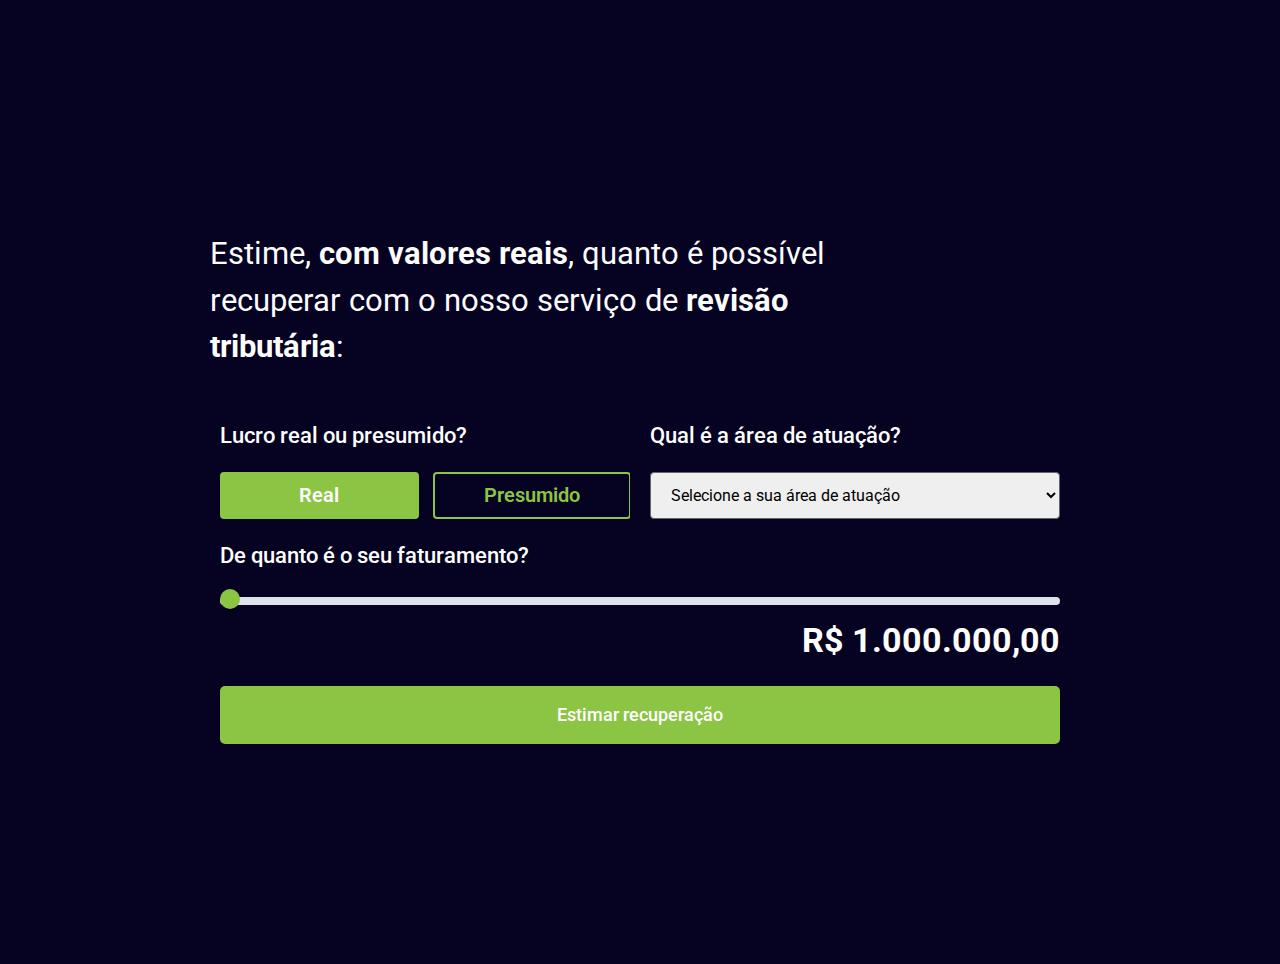
==== commit 77ac9127: "caltaxmax" ====
--- a/index.html
+++ b/index.html
@@ -14,15 +14,15 @@
 </script>
 <!-- End Google Tag Manager for WordPress by gtm4wp.com -->
 	<!-- This site is optimized with the Yoast SEO plugin v19.6.1 - https://yoast.com/wordpress/plugins/seo/ -->
-	<title>Revise os tributos pagos nos últimos anos e receba de volta | Studio Fiscal</title>
-	<meta name="description" content="Impulsione seus negócios e o seu escritório com a Studio Fiscal! As melhores soluções do mercado para empresas que querem pagar menos impostos. Receba suporte completo de marketing, recursos humanos, financeiro, contabilidade e mais!">
+	<title>Revise os tributos pagos nos últimos anos e receba de volta | Taxmax</title>
+	<meta name="description" content="Impulsione seus negócios e o seu escritório com a Taxmax! As melhores soluções do mercado para empresas que querem pagar menos impostos. Receba suporte completo de marketing, recursos humanos, financeiro, contabilidade e mais!">
 	<link rel="canonical" href="https://www.taxmax.com.br/">
 	<meta property="og:locale" content="pt_BR">
 	<meta property="og:type" content="website">
-	<meta property="og:title" content="Revise os tributos pagos nos últimos anos e receba de volta | Studio Fiscal">
-	<meta property="og:description" content="Impulsione seus negócios e o seu escritório com a Studio Fiscal! As melhores soluções do mercado para empresas que querem pagar menos impostos. Receba suporte completo de marketing, recursos humanos, financeiro, contabilidade e mais!">
+	<meta property="og:title" content="Revise os tributos pagos nos últimos anos e receba de volta | Taxmax">
+	<meta property="og:description" content="Impulsione seus negócios e o seu escritório com a Taxmax! As melhores soluções do mercado para empresas que querem pagar menos impostos. Receba suporte completo de marketing, recursos humanos, financeiro, contabilidade e mais!">
 	<meta property="og:url" content="https://www.taxmax.com.br/">
-	<meta property="og:site_name" content="Studio Fiscal">
+	<meta property="og:site_name" content="Taxmax">
 	<meta property="article:modified_time" content="2022-11-10T15:19:08+00:00">
 	<meta property="og:image" content="images/homem2.png">
 	<meta name="twitter:card" content="summary_large_image">
@@ -31,8 +31,8 @@
 	
 	
 
-<link rel="alternate" type="application/rss+xml" title="Feed para Studio Fiscal »" href="https://www.taxmax.com.br/feed/">
-<link rel="alternate" type="application/rss+xml" title="Feed de comentários para Studio Fiscal »" href="https://www.taxmax.com.br/comments/feed/">
+<link rel="alternate" type="application/rss+xml" title="Feed para Taxmax »" href="https://www.taxmax.com.br/feed/">
+<link rel="alternate" type="application/rss+xml" title="Feed de comentários para Taxmax »" href="https://www.taxmax.com.br/comments/feed/">
 <link data-optimized="1" rel="stylesheet" id="wp-block-library-css" href="css/0148849afe79236f35896aefa3763672.css" type="text/css" media="all">
 <link data-optimized="1" rel="stylesheet" id="classic-theme-styles-css" href="css/fca591aa0e89be6d57b234afd07087e9.css" type="text/css" media="all">
 <style id="global-styles-inline-css" type="text/css">body{--wp--preset--color--black:#000;--wp--preset--color--cyan-bluish-gray:#abb8c3;--wp--preset--color--white:#fff;--wp--preset--color--pale-pink:#f78da7;--wp--preset--color--vivid-red:#cf2e2e;--wp--preset--color--luminous-vivid-orange:#ff6900;--wp--preset--color--luminous-vivid-amber:#fcb900;--wp--preset--color--light-green-cyan:#7bdcb5;--wp--preset--color--vivid-green-cyan:#00d084;--wp--preset--color--pale-cyan-blue:#8ed1fc;--wp--preset--color--vivid-cyan-blue:#0693e3;--wp--preset--color--vivid-purple:#9b51e0;--wp--preset--gradient--vivid-cyan-blue-to-vivid-purple:linear-gradient(135deg,rgba(6,147,227,1) 0%,#9b51e0 100%);--wp--preset--gradient--light-green-cyan-to-vivid-green-cyan:linear-gradient(135deg,#7adcb4 0%,#00d082 100%);--wp--preset--gradient--luminous-vivid-amber-to-luminous-vivid-orange:linear-gradient(135deg,rgba(252,185,0,1) 0%,rgba(255,105,0,1) 100%);--wp--preset--gradient--luminous-vivid-orange-to-vivid-red:linear-gradient(135deg,rgba(255,105,0,1) 0%,#cf2e2e 100%);--wp--preset--gradient--very-light-gray-to-cyan-bluish-gray:linear-gradient(135deg,#eee 0%,#a9b8c3 100%);--wp--preset--gradient--cool-to-warm-spectrum:linear-gradient(135deg,#4aeadc 0%,#9778d1 20%,#cf2aba 40%,#ee2c82 60%,#fb6962 80%,#fef84c 100%);--wp--preset--gradient--blush-light-purple:linear-gradient(135deg,#ffceec 0%,#9896f0 100%);--wp--preset--gradient--blush-bordeaux:linear-gradient(135deg,#fecda5 0%,#fe2d2d 50%,#6b003e 100%);--wp--preset--gradient--luminous-dusk:linear-gradient(135deg,#ffcb70 0%,#c751c0 50%,#4158d0 100%);--wp--preset--gradient--pale-ocean:linear-gradient(135deg,#fff5cb 0%,#b6e3d4 50%,#33a7b5 100%);--wp--preset--gradient--electric-grass:linear-gradient(135deg,#caf880 0%,#71ce7e 100%);--wp--preset--gradient--midnight:linear-gradient(135deg,#020381 0%,#2874fc 100%);--wp--preset--duotone--dark-grayscale:url('index_1.html#wp-duotone-dark-grayscale');--wp--preset--duotone--grayscale:url('index_1.html#wp-duotone-grayscale');--wp--preset--duotone--purple-yellow:url('index_1.html#wp-duotone-purple-yellow');--wp--preset--duotone--blue-red:url('index_1.html#wp-duotone-blue-red');--wp--preset--duotone--midnight:url('index_1.html#wp-duotone-midnight');--wp--preset--duotone--magenta-yellow:url('index_1.html#wp-duotone-magenta-yellow');--wp--preset--duotone--purple-green:url('index_1.html#wp-duotone-purple-green');--wp--preset--duotone--blue-orange:url('index_1.html#wp-duotone-blue-orange');--wp--preset--font-size--small:13px;--wp--preset--font-size--medium:20px;--wp--preset--font-size--large:36px;--wp--preset--font-size--x-large:42px;--wp--preset--spacing--20:.44rem;--wp--preset--spacing--30:.67rem;--wp--preset--spacing--40:1rem;--wp--preset--spacing--50:1.5rem;--wp--preset--spacing--60:2.25rem;--wp--preset--spacing--70:3.38rem;--wp--preset--spacing--80:5.06rem;--wp--preset--shadow--natural:6px 6px 9px rgba(0,0,0,.2);--wp--preset--shadow--deep:12px 12px 50px rgba(0,0,0,.4);--wp--preset--shadow--sharp:6px 6px 0px rgba(0,0,0,.2);--wp--preset--shadow--outlined:6px 6px 0px -3px rgba(255,255,255,1),6px 6px rgba(0,0,0,1);--wp--preset--shadow--crisp:6px 6px 0px rgba(0,0,0,1)}:where(.is-layout-flex){gap:.5em}body .is-layout-flow>.alignleft{float:left;margin-inline-start:0;margin-inline-end:2em}body .is-layout-flow>.alignright{float:right;margin-inline-start:2em;margin-inline-end:0}body .is-layout-flow>.aligncenter{margin-left:auto !important;margin-right:auto !important}body .is-layout-constrained>.alignleft{float:left;margin-inline-start:0;margin-inline-end:2em}body .is-layout-constrained>.alignright{float:right;margin-inline-start:2em;margin-inline-end:0}body .is-layout-constrained>.aligncenter{margin-left:auto !important;margin-right:auto !important}body .is-layout-constrained>:where(:not(.alignleft):not(.alignright):not(.alignfull)){max-width:var(--wp--style--global--content-size);margin-left:auto !important;margin-right:auto !important}body .is-layout-constrained>.alignwide{max-width:var(--wp--style--global--wide-size)}body .is-layout-flex{display:flex}body .is-layout-flex{flex-wrap:wrap;align-items:center}body .is-layout-flex>*{margin:0}:where(.wp-block-columns.is-layout-flex){gap:2em}.has-black-color{color:var(--wp--preset--color--black) !important}.has-cyan-bluish-gray-color{color:var(--wp--preset--color--cyan-bluish-gray) !important}.has-white-color{color:var(--wp--preset--color--white) !important}.has-pale-pink-color{color:var(--wp--preset--color--pale-pink) !important}.has-vivid-red-color{color:var(--wp--preset--color--vivid-red) !important}.has-luminous-vivid-orange-color{color:var(--wp--preset--color--luminous-vivid-orange) !important}.has-luminous-vivid-amber-color{color:var(--wp--preset--color--luminous-vivid-amber) !important}.has-light-green-cyan-color{color:var(--wp--preset--color--light-green-cyan) !important}.has-vivid-green-cyan-color{color:var(--wp--preset--color--vivid-green-cyan) !important}.has-pale-cyan-blue-color{color:var(--wp--preset--color--pale-cyan-blue) !important}.has-vivid-cyan-blue-color{color:var(--wp--preset--color--vivid-cyan-blue) !important}.has-vivid-purple-color{color:var(--wp--preset--color--vivid-purple) !important}.has-black-background-color{background-color:var(--wp--preset--color--black) !important}.has-cyan-bluish-gray-background-color{background-color:var(--wp--preset--color--cyan-bluish-gray) !important}.has-white-background-color{background-color:var(--wp--preset--color--white) !important}.has-pale-pink-background-color{background-color:var(--wp--preset--color--pale-pink) !important}.has-vivid-red-background-color{background-color:var(--wp--preset--color--vivid-red) !important}.has-luminous-vivid-orange-background-color{background-color:var(--wp--preset--color--luminous-vivid-orange) !important}.has-luminous-vivid-amber-background-color{background-color:var(--wp--preset--color--luminous-vivid-amber) !important}.has-light-green-cyan-background-color{background-color:var(--wp--preset--color--light-green-cyan) !important}.has-vivid-green-cyan-background-color{background-color:var(--wp--preset--color--vivid-green-cyan) !important}.has-pale-cyan-blue-background-color{background-color:var(--wp--preset--color--pale-cyan-blue) !important}.has-vivid-cyan-blue-background-color{background-color:var(--wp--preset--color--vivid-cyan-blue) !important}.has-vivid-purple-background-color{background-color:var(--wp--preset--color--vivid-purple) !important}.has-black-border-color{border-color:var(--wp--preset--color--black) !important}.has-cyan-bluish-gray-border-color{border-color:var(--wp--preset--color--cyan-bluish-gray) !important}.has-white-border-color{border-color:var(--wp--preset--color--white) !important}.has-pale-pink-border-color{border-color:var(--wp--preset--color--pale-pink) !important}.has-vivid-red-border-color{border-color:var(--wp--preset--color--vivid-red) !important}.has-luminous-vivid-orange-border-color{border-color:var(--wp--preset--color--luminous-vivid-orange) !important}.has-luminous-vivid-amber-border-color{border-color:var(--wp--preset--color--luminous-vivid-amber) !important}.has-light-green-cyan-border-color{border-color:var(--wp--preset--color--light-green-cyan) !important}.has-vivid-green-cyan-border-color{border-color:var(--wp--preset--color--vivid-green-cyan) !important}.has-pale-cyan-blue-border-color{border-color:var(--wp--preset--color--pale-cyan-blue) !important}.has-vivid-cyan-blue-border-color{border-color:var(--wp--preset--color--vivid-cyan-blue) !important}.has-vivid-purple-border-color{border-color:var(--wp--preset--color--vivid-purple) !important}.has-vivid-cyan-blue-to-vivid-purple-gradient-background{background:var(--wp--preset--gradient--vivid-cyan-blue-to-vivid-purple) !important}.has-light-green-cyan-to-vivid-green-cyan-gradient-background{background:var(--wp--preset--gradient--light-green-cyan-to-vivid-green-cyan) !important}.has-luminous-vivid-amber-to-luminous-vivid-orange-gradient-background{background:var(--wp--preset--gradient--luminous-vivid-amber-to-luminous-vivid-orange) !important}.has-luminous-vivid-orange-to-vivid-red-gradient-background{background:var(--wp--preset--gradient--luminous-vivid-orange-to-vivid-red) !important}.has-very-light-gray-to-cyan-bluish-gray-gradient-background{background:var(--wp--preset--gradient--very-light-gray-to-cyan-bluish-gray) !important}.has-cool-to-warm-spectrum-gradient-background{background:var(--wp--preset--gradient--cool-to-warm-spectrum) !important}.has-blush-light-purple-gradient-background{background:var(--wp--preset--gradient--blush-light-purple) !important}.has-blush-bordeaux-gradient-background{background:var(--wp--preset--gradient--blush-bordeaux) !important}.has-luminous-dusk-gradient-background{background:var(--wp--preset--gradient--luminous-dusk) !important}.has-pale-ocean-gradient-background{background:var(--wp--preset--gradient--pale-ocean) !important}.has-electric-grass-gradient-background{background:var(--wp--preset--gradient--electric-grass) !important}.has-midnight-gradient-background{background:var(--wp--preset--gradient--midnight) !important}.has-small-font-size{font-size:var(--wp--preset--font-size--small) !important}.has-medium-font-size{font-size:var(--wp--preset--font-size--medium) !important}.has-large-font-size{font-size:var(--wp--preset--font-size--large) !important}.has-x-large-font-size{font-size:var(--wp--preset--font-size--x-large) !important}.wp-block-navigation a:where(:not(.wp-element-button)){color:inherit}:where(.wp-block-columns.is-layout-flex){gap:2em}.wp-block-pullquote{font-size:1.5em;line-height:1.6}</style>
@@ -228,7 +228,7 @@
 				</div>
 				<div class="elementor-element elementor-element-f893557 elementor-widget elementor-widget-text-editor" data-id="f893557" data-element_type="widget" data-widget_type="text-editor.default">
 				<div class="elementor-widget-container">
-							<p>Estime, <b>com valores reais</b>, quanto é possível recuperar com o serviço de <strong>revisão tributária</strong>:</p>						</div>
+							<p>Estime, <b>com valores reais</b>, quanto é possível recuperar com o nosso serviço de <strong>revisão tributária</strong>:</p>						</div>
 				</div>
 				<section data-particle_enable="false" data-particle-mobile-disabled="false" class="elementor-section elementor-inner-section elementor-element elementor-element-20b411c elementor-section-boxed elementor-section-height-default elementor-section-height-default" data-id="20b411c" data-element_type="section" id="calculadora">
 						<div class="elementor-container elementor-column-gap-default">
@@ -257,12 +257,12 @@
 			<div class="elementor-widget-wrap elementor-element-populated">
 								<div class="elementor-element elementor-element-872a95d elementor-widget elementor-widget-text-editor" data-id="872a95d" data-element_type="widget" data-widget_type="text-editor.default">
 				<div class="elementor-widget-container">
-							<p style="margin:0">Qual é o seu segmento?</p>						</div>
+							<p style="margin:0">Qual é a área de atuação?</p>						</div>
 				</div>
 				<div class="elementor-element elementor-element-b8e7c22 elementor-widget elementor-widget-html" data-id="b8e7c22" data-element_type="widget" data-widget_type="html.default">
 				<div class="elementor-widget-container">
 			<select name="form_fields[name]" id="select-calculadora" class="elementor-field-textual elementor-size-md">
-     <option value="" disabled="" selected="" hidden="">Selecione o seu segmento</option>
+     <option value="" disabled="" selected="" hidden="">Selecione a sua área de atuação</option>
 </select>
 			
 				</div>
